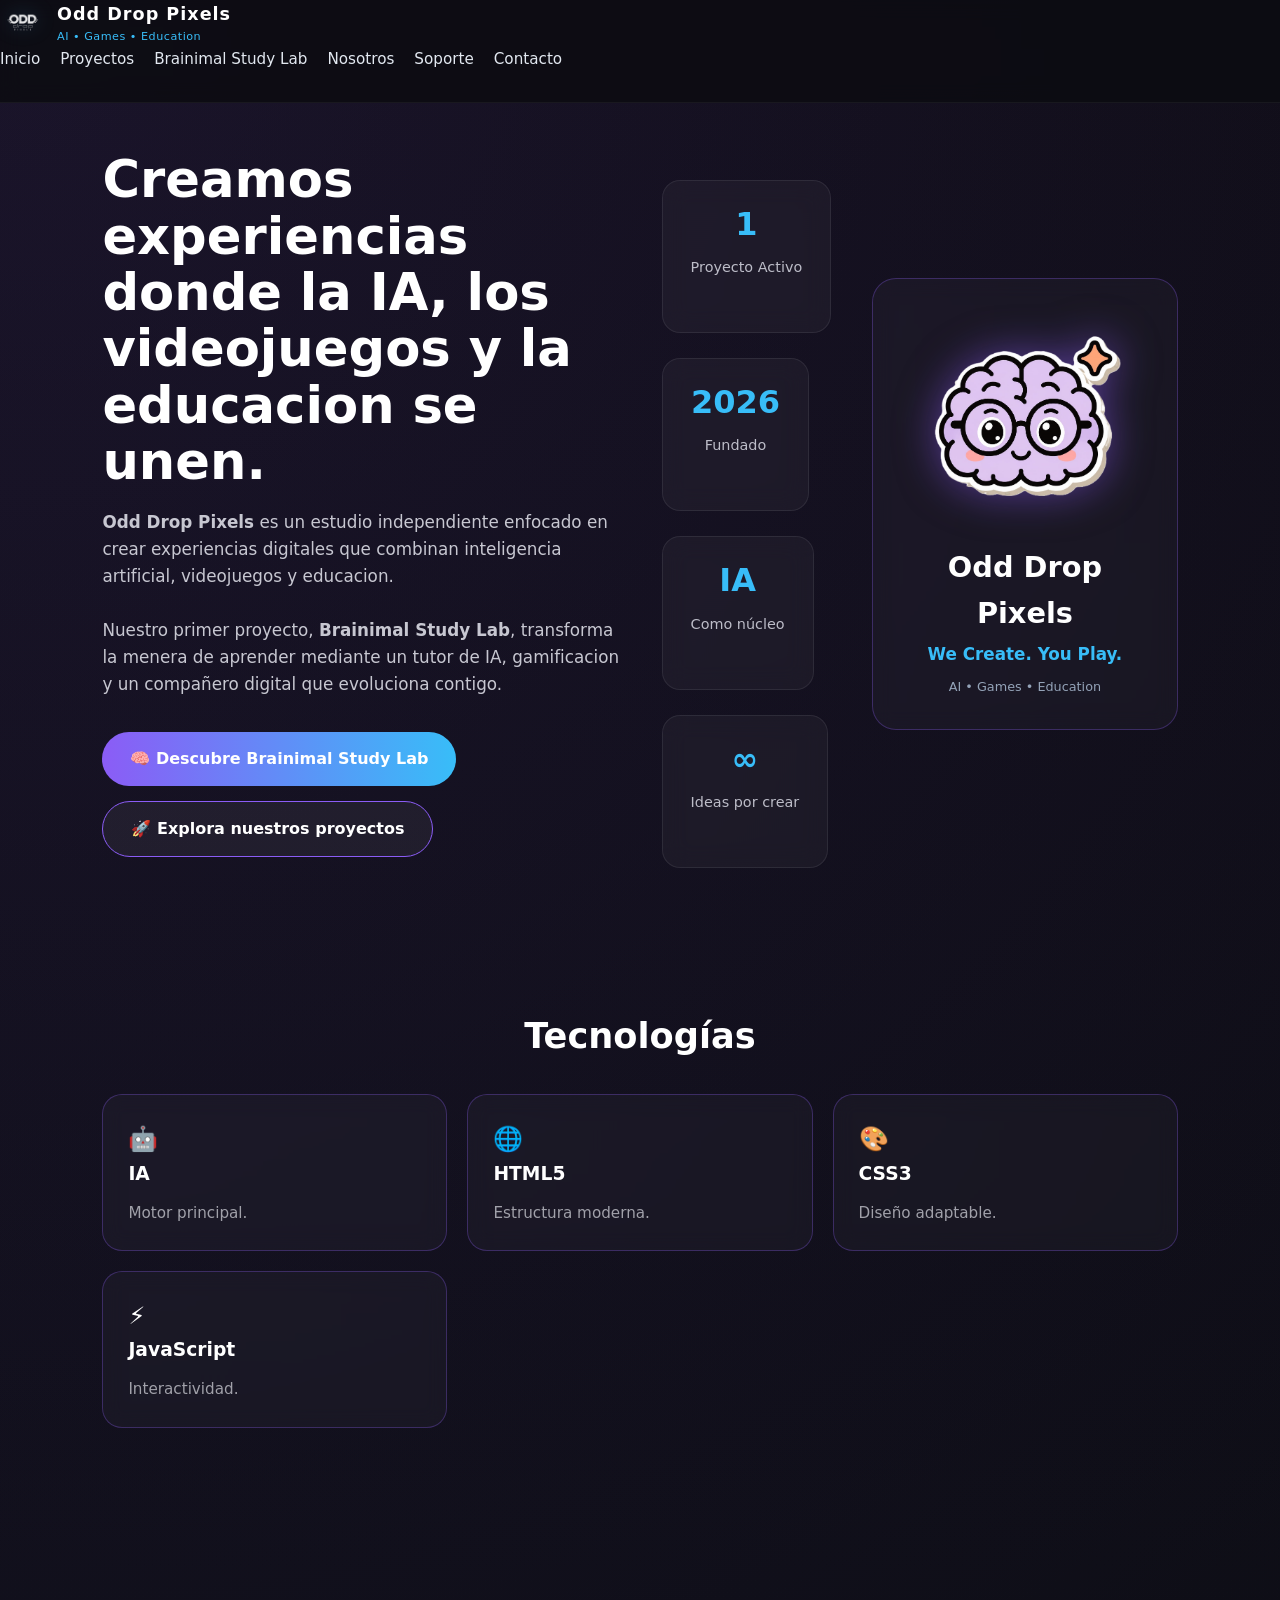
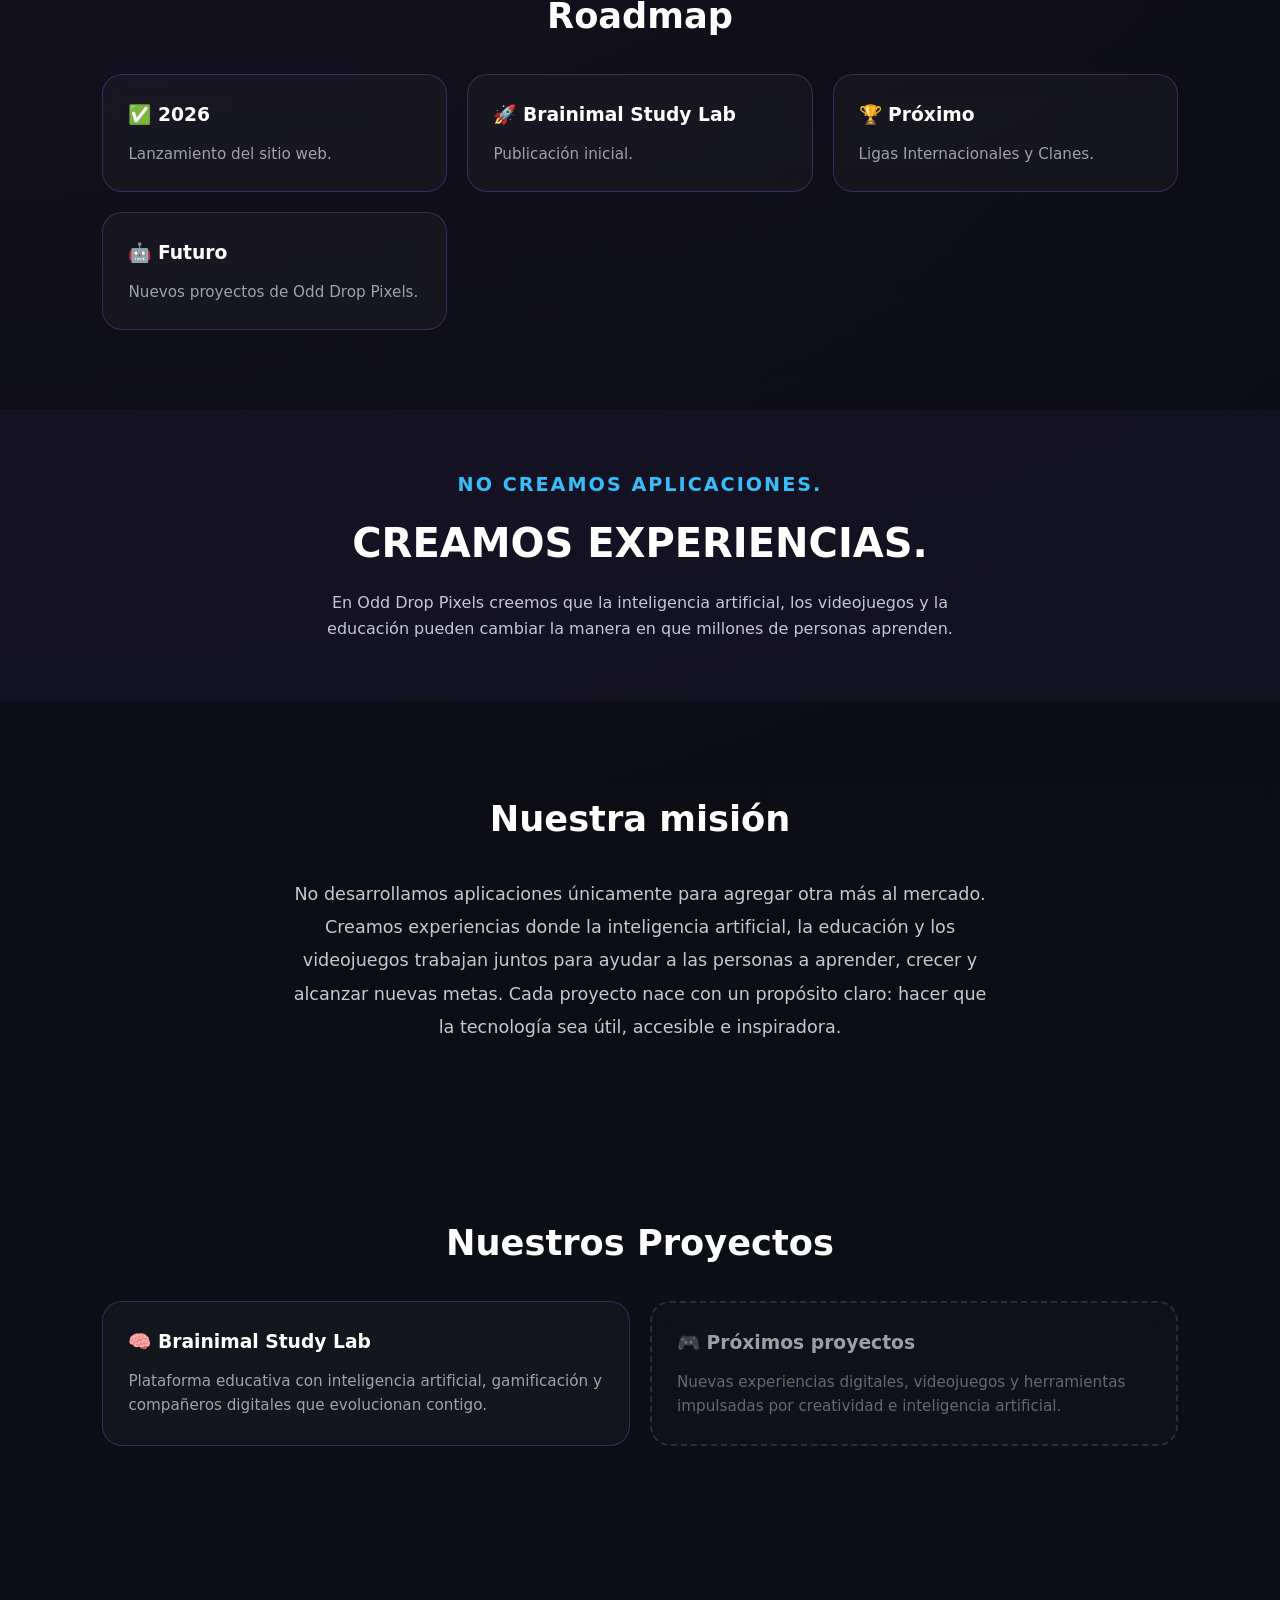
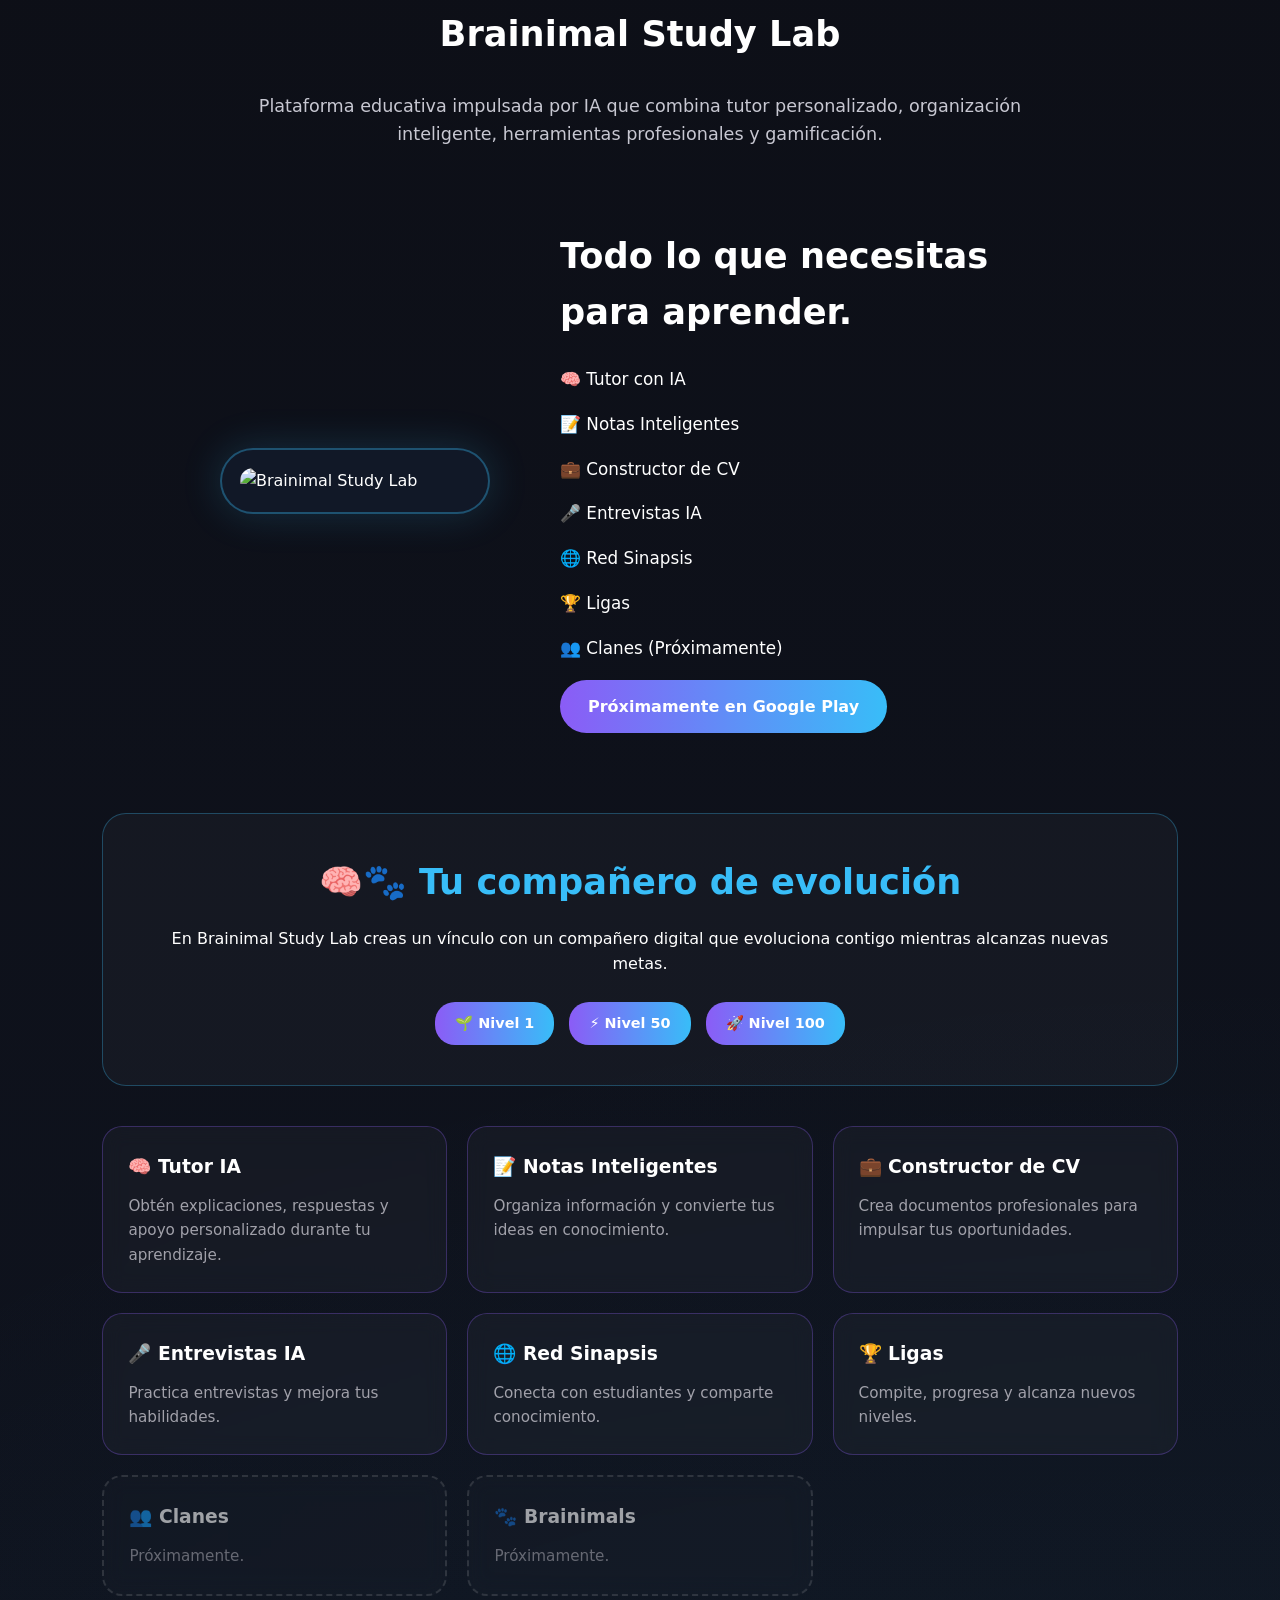
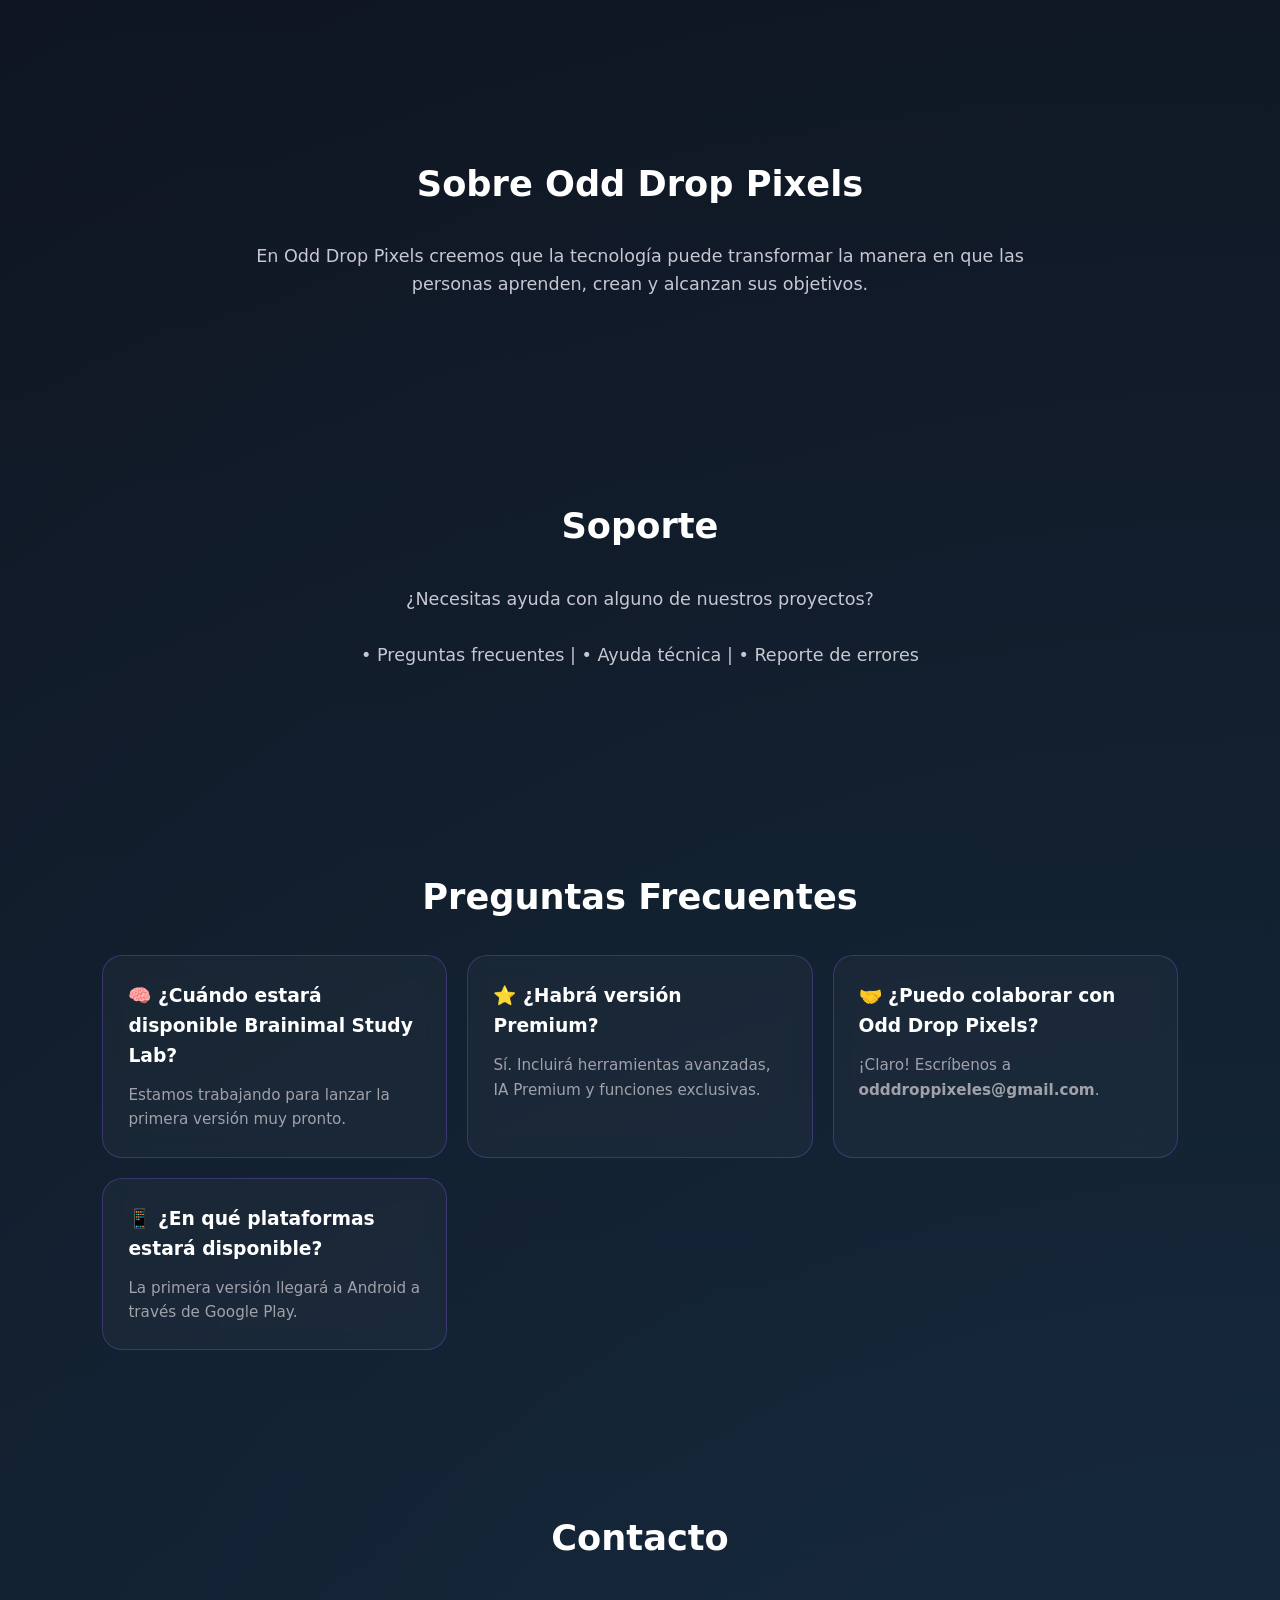
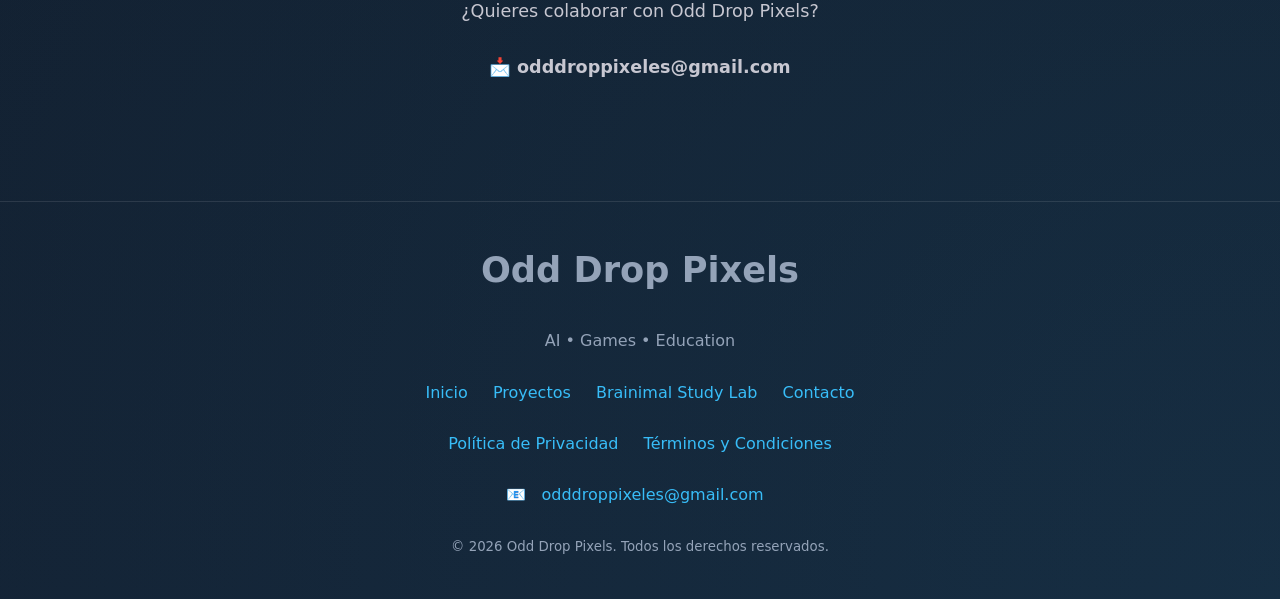
==== index.html @ 5f2a59fe "Add FAQ section with common questions and answers" ====
<!DOCTYPE html>
<html lang="es">
<head>
    <meta charset="UTF-8">
    <link rel="icon"
    type="image/png"
    href="assets/css/odddrop-logo.png">
    <meta name="theme-color" content="#0D0F17">
    <meta property="og:title"
    content="Odd Drop Pixels">
    <meta property="og:description"
    content="AI • Games • Education">
    <meta property="og:image"
    content="assets/css/odddrop-logo.png">
    <meta name="viewport" content="width=device-width, initial-scale=1.0">
    <title>Odd Drop Pixels | AI • Games • Education</title>
    <meta name="description" content="Odd Drop Pixels crea experiencias digitales combinando inteligencia artificial, videojuegos y educación.">
    <link rel="stylesheet" href="assets/css/style.css">
</head>
<body>

<header>
   <div class="nav-brand">

    <img class="brand-logo"
         src="assets/css/odddrop-logo.png"
         alt="Odd Drop Pixels">

    <div class="nav-brand-text">

        <strong>Odd Drop Pixels</strong>

        <span>AI • Games • Education</span>

    </div>

</div>

<div class="menu-toggle" id= "menu-toggle">
☰
</div>
        <ul class="menu">
            <li><a href="#inicio">Inicio</a></li>
            <li><a href="#proyectos">Proyectos</a></li>
            <li><a href="#brainimal">Brainimal Study Lab</a></li>
            <li><a href="#nosotros">Nosotros</a></li>
            <li><a href="#soporte">Soporte</a></li>
            <li><a href="#contacto">Contacto</a></li>
        </ul>
    <nav class="navbar">
    </nav>
</header>

<main>

    <section id="inicio" class="hero">
        <div class="hero-text">
            <h1>Creamos experiencias donde la IA, los videojuegos y la educacion se unen.</h1>
            <p>
                <strong>Odd Drop Pixels</strong> es un estudio independiente enfocado en crear
                experiencias digitales que combinan inteligencia artificial, videojuegos y educacion.
            <br><br>
                Nuestro primer proyecto, <strong>Brainimal Study Lab</strong>, transforma la
                menera de aprender mediante un tutor de IA, gamificacion y un compañero digital
                que evoluciona contigo.
            </p>
            <div class="hero-buttons">
                <a class="button" href="#brainimal">🧠 Descubre Brainimal Study Lab</a>
                <a class="button secondary" href="#">🚀 Explora nuestros proyectos</a>
            </div>
        </div>
<div class="hero-stats">

    <div class="stat">
        <h2>1</h2>
        <p>Proyecto Activo</p>
    </div>

    <div class="stat">
        <h2>2026</h2>
        <p>Fundado</p>
    </div>

    <div class="stat">
        <h2>IA</h2>
        <p>Como núcleo</p>
    </div>

    <div class="stat">
        <h2>∞</h2>
        <p>Ideas por crear</p>
    </div>

</div>
        <div class="logo-card">
            <img src="assets/css/logo-brainimal.png" alt="Odd Drop Pixels Brainimal">
            <div class="logo-text">
                <h2>Odd Drop Pixels</h2>
                <p>We Create. You Play.</p>
                <span>AI • Games • Education</span>
            </div>
        </div>
    </section>
        <section id="tecnologias">

<h2>Tecnologías</h2>

<div class="cards">

<div class="card">

<h1>🤖</h1>

<h3>IA</h3>

<p>Motor principal.</p>

</div>

<div class="card">

<h1>🌐</h1>

<h3>HTML5</h3>

<p>Estructura moderna.</p>

</div>

<div class="card">

<h1>🎨</h1>

<h3>CSS3</h3>

<p>Diseño adaptable.</p>

</div>

<div class="card">

<h1>⚡</h1>

<h3>JavaScript</h3>

<p>Interactividad.</p>

</div>

</div>

</section>
        <section>

<h2>Roadmap</h2>

<div class="cards">

<div class="card">
<h3>✅ 2026</h3>
<p>Lanzamiento del sitio web.</p>
</div>

<div class="card">
<h3>🚀 Brainimal Study Lab</h3>
<p>Publicación inicial.</p>
</div>

<div class="card">
<h3>🏆 Próximo</h3>
<p>Ligas Internacionales y Clanes.</p>
</div>

<div class="card">
<h3>🤖 Futuro</h3>
<p>Nuevos proyectos de Odd Drop Pixels.</p>
</div>

</div>

</section>
    <section class="manifesto">
        <h2>NO CREAMOS APLICACIONES.</h2>
        <h1>CREAMOS EXPERIENCIAS.</h1>
        <p>
            En Odd Drop Pixels creemos que la inteligencia artificial, los videojuegos y la educación 
            pueden cambiar la manera en que millones de personas aprenden.
        </p>
    </section>
<section class="vision">

<h2>Nuestra misión</h2>

<p>

No desarrollamos aplicaciones únicamente para agregar otra más al mercado.

Creamos experiencias donde la inteligencia artificial, la educación y los videojuegos trabajan juntos para ayudar a las personas a aprender, crecer y alcanzar nuevas metas.

Cada proyecto nace con un propósito claro: hacer que la tecnología sea útil, accesible e inspiradora.

</p>

</section>
    <section id="proyectos">
        <h2>Nuestros Proyectos</h2>
        <div class="cards">
            <div class="card">
                <h3>🧠 Brainimal Study Lab</h3>
                <p>Plataforma educativa con inteligencia artificial, gamificación y compañeros digitales que evolucionan contigo.</p>
            </div>
            <div class="card locked">
                <h3>🎮 Próximos proyectos</h3>
                <p>Nuevas experiencias digitales, videojuegos y herramientas impulsadas por creatividad e inteligencia artificial.</p>
            </div>
        </div>
    </section>

    <section id="brainimal">
        <h2>Brainimal Study Lab</h2>
        <p class="description">
            Plataforma educativa impulsada por IA que combina tutor personalizado, organización inteligente, 
            herramientas profesionales y gamificación.
        </p>
        <div class="brainimal-showcase">

    <div class="phone">

        <img src="assets/brainimal-preview.png"
        alt="Brainimal Study Lab">

    </div>

    <div class="showcase-text">

        <h2>Todo lo que necesitas para aprender.</h2>

        <ul>

            <li>🧠 Tutor con IA</li>

            <li>📝 Notas Inteligentes</li>

            <li>💼 Constructor de CV</li>

            <li>🎤 Entrevistas IA</li>

            <li>🌐 Red Sinapsis</li>

            <li>🏆 Ligas</li>

            <li>👥 Clanes (Próximamente)</li>

        </ul>

        <a class="button">
            Próximamente en Google Play
        </a>

    </div>

</div>

        <div class="brainimal-intro">
            <h2>🧠🐾 Tu compañero de evolución</h2>
            <p>
                En Brainimal Study Lab creas un vínculo con un compañero digital que evoluciona contigo mientras alcanzas nuevas metas.
            </p>
            <div class="evolution">
                <span>🌱 Nivel 1</span>
                <span>⚡ Nivel 50</span>
                <span>🚀 Nivel 100</span>
            </div>
        </div>

        <div class="cards">
            <div class="card">
                <h3>🧠 Tutor IA</h3>
                <p>Obtén explicaciones, respuestas y apoyo personalizado durante tu aprendizaje.</p>
            </div>
            <div class="card">
                <h3>📝 Notas Inteligentes</h3>
                <p>Organiza información y convierte tus ideas en conocimiento.</p>
            </div>
            <div class="card">
                <h3>💼 Constructor de CV</h3>
                <p>Crea documentos profesionales para impulsar tus oportunidades.</p>
            </div>
            <div class="card">
                <h3>🎤 Entrevistas IA</h3>
                <p>Practica entrevistas y mejora tus habilidades.</p>
            </div>
            <div class="card">
                <h3>🌐 Red Sinapsis</h3>
                <p>Conecta con estudiantes y comparte conocimiento.</p>
            </div>
            <div class="card">
                <h3>🏆 Ligas</h3>
                <p>Compite, progresa y alcanza nuevos niveles.</p>
            </div>
            <div class="card locked">
                <h3>👥 Clanes</h3>
                <p>Próximamente.</p>
            </div>
            <div class="card locked">
                <h3>🐾 Brainimals</h3>
                <p>Próximamente.</p>
            </div>
        </div>
    </section>

    <section id="nosotros">
        <h2>Sobre Odd Drop Pixels</h2>
        <p class="description">
            En Odd Drop Pixels creemos que la tecnología puede transformar la manera en que las personas aprenden, 
            crean y alcanzan sus objetivos.
        </p>
    </section>

    <section id="soporte">
        <h2>Soporte</h2>
        <p class="description">
            ¿Necesitas ayuda con alguno de nuestros proyectos?<br><br>
            • Preguntas frecuentes | • Ayuda técnica | • Reporte de errores
        </p>
    </section>
<section id="faq">

    <h2>Preguntas Frecuentes</h2>

    <div class="cards">

        <div class="card">
            <h3>🧠 ¿Cuándo estará disponible Brainimal Study Lab?</h3>
            <p>Estamos trabajando para lanzar la primera versión muy pronto.</p>
        </div>

        <div class="card">
            <h3>⭐ ¿Habrá versión Premium?</h3>
            <p>Sí. Incluirá herramientas avanzadas, IA Premium y funciones exclusivas.</p>
        </div>

        <div class="card">
            <h3>🤝 ¿Puedo colaborar con Odd Drop Pixels?</h3>
            <p>¡Claro! Escríbenos a <strong>odddroppixeles@gmail.com</strong>.</p>
        </div>

        <div class="card">
            <h3>📱 ¿En qué plataformas estará disponible?</h3>
            <p>La primera versión llegará a Android a través de Google Play.</p>
        </div>

    </div>

</section>
    <section id="contacto">
        <h2>Contacto</h2>
        <p class="description">
            ¿Quieres colaborar con Odd Drop Pixels?<br><br>
            📩 <strong>odddroppixeles@gmail.com</strong>
        </p>
    </section>

</main>

<footer>

    <h2>Odd Drop Pixels</h2>

    <p>AI • Games • Education</p>

    <br>

    <div>

        <a href="#inicio">Inicio</a>

        <a href="#proyectos">Proyectos</a>

        <a href="#brainimal">Brainimal Study Lab</a>

        <a href="#contacto">Contacto</a>

    </div>

    <br>

    <div>

        <a href="privacy.html">Política de Privacidad</a>

        <a href="terms.html">Términos y Condiciones</a>

    </div>

    <br>

    <p>

        📧

        <a href="mailto:odddroppixeles@gmail.com">

        odddroppixeles@gmail.com

        </a>

    </p>

    <br>

    <small>

        © 2026 Odd Drop Pixels. Todos los derechos reservados.

    </small>

</footer>

<script src="script.js"></script>
</body>
</html>
---- assets/css/style.css ----
* {
    margin: 0;
    padding: 0;
    box-sizing: border-box;
    font-family: 'Segoe UI', system-ui, -apple-system, sans-serif;
}

html {
    scroll-behavior: smooth;
}

body {
   background:
radial-gradient(circle at top left,#8B5CF622 0%,transparent 35%),
radial-gradient(circle at bottom right,#38BDF822 0%,transparent 40%),
linear-gradient(180deg,#09090B 0%,#0D0F17 45%,#111827 100%);
    color: white;
    line-height: 1.6;
    overflow-x: hidden;
}

/* NAVBAR */
header {
    position: fixed;
    width: 100%;
    top: 0;
    z-index: 1000;
    background: rgba(13,13,18,0.9);
    backdrop-filter: blur(10px);
    border-bottom: 1px solid rgba(255, 255, 255, 0.05);
}

.navbar {
    display: flex;
    justify-content: space-between;
    align-items: center;
    padding: 15px 8%;
}

.nav-brand {
    display: flex;
    align-items: center;
    gap: 12px;
}

.nav-brand img {
    width: 45px;
    height: 45px;
    object-fit: contain;
    border-radius: 50%;
}

.nav-brand-text {
    display: flex;
    flex-direction: column;
}

.nav-brand-text strong {
    font-size: 1.1rem;
    color: #fff;
    letter-spacing: 1px;
}

.nav-brand-text span {
    font-size: 0.7rem;
    color: #38BDF8;
    letter-spacing: 0.5px;
}

.menu {
    display: flex;
    gap: 20px;
    list-style: none;
}

.menu a {
    color: #e2e8f0;
    text-decoration: none;
    font-size: 0.95rem;
    transition: .3s;
}

.menu a:hover {
    color: #8B5CF6;
}

/* HERO SECTION */
.hero {
    min-height: 100vh;
    display: flex;
    align-items: center;
    justify-content: space-between;
    padding: 140px 8% 60px;
    gap: 40px;
}

.hero-text {
    max-width: 600px;
}

.hero h1 {
    font-size: 3.2rem;
    line-height: 1.1;
    margin-bottom: 20px;
}

.hero p {
    color: #c7c7d1;
    margin-bottom: 35px;
    font-size: 1.05rem;
}

.hero-buttons {
    display: flex;
    gap: 15px;
    flex-wrap: wrap;
}

.button {
    display: inline-block;
    padding: 14px 28px;
    border-radius: 30px;
    text-decoration: none;
    background: linear-gradient(90deg,#8B5CF6,#38BDF8);
    color: white;
    font-weight: bold;
    transition: .3s;
    text-align: center;
}

.button:hover{

transform:translateY(-5px) scale(1.03);

box-shadow:

0 0 20px rgba(56,189,248,.35),

0 0 40px rgba(139,92,246,.30);

}

.button.secondary {
    background: rgba(255, 255, 255, 0.05);
    border: 1px solid #8B5CF6;
}

.button.secondary:hover {
    background: rgba(139, 92, 246, 0.2);
}

/* BRAND LOGO CARD IN HERO */
.logo-card {
    display: flex;
    flex-direction: column;
    align-items: center;
    text-align: center;
    background: rgba(255,255,255,0.03);
    border: 1px solid rgba(139,92,246,.3);
    padding: 30px;
    border-radius: 24px;
    backdrop-filter: blur(10px);
    max-width: 380px;
    width: 100%;
}

.logo-card img {
    width: 220px;
    height: auto;
    filter: drop-shadow(0 0 20px rgba(139,92,246,.5));
    animation: flotar 3s ease-in-out infinite;
    margin-bottom: 15px;
}

@keyframes flotar {
    0%, 100% { transform: translateY(0); }
    50% { transform: translateY(-10px); }
}

.logo-text h2 {
    font-size: 1.8rem;
    margin-bottom: 5px;
}

.logo-text p {
    color: #38BDF8;
    font-weight: 600;
    margin-bottom: 5px;
}

.logo-text span {
    font-size: 0.8rem;
    color: #94a3b8;
}

/* SECCIONES Y CONTENIDO */
section {
    padding: 80px 8%;
}

h2 {
    text-align: center;
    font-size: 2.2rem;
    margin-bottom: 30px;
}

.manifesto {
    text-align: center;
    background: rgba(139,92,246,0.05);
    border-y: 1px solid rgba(139,92,246,0.2);
    padding: 60px 8%;
}

.manifesto h2 {
    font-size: 1.2rem;
    color: #38BDF8;
    letter-spacing: 2px;
    margin-bottom: 10px;
}

.manifesto h1 {
    font-size: 2.5rem;
    margin-bottom: 15px;
}

.manifesto p {
    max-width: 700px;
    margin: 0 auto;
    color: #c7c7d1;
}

.description {
    max-width: 800px;
    margin: 0 auto 40px auto;
    text-align: center;
    color: #c7c7d1;
    font-size: 1.1rem;
}

/* TARJETAS */
.cards {
    display: grid;
    grid-template-columns: repeat(auto-fit, minmax(260px, 1fr));
    gap: 20px;
}

.card {
    background: rgba(255,255,255,0.03);
    backdrop-filter: blur(10px);
    border: 1px solid rgba(139,92,246,.3);
    padding: 25px;
    border-radius: 20px;
    transition: .3s;
}

.card:hover{

transform:translateY(-10px);

border-color:#38BDF8;

box-shadow:

0 0 35px rgba(56,189,248,.20),

0 0 80px rgba(139,92,246,.12);

background:rgba(255,255,255,.06);

}
.card h3 {
    margin-bottom: 12px;
    color: #fff;
}

.card p {
    color: #a1a1aa;
    font-size: 0.95rem;
}

.card.locked {
    opacity: 0.6;
    border: 2px dashed rgba(255,255,255,0.2);
}

/* BRAINIMAL INTRO */
.brainimal-intro {
    text-align: center;
    padding: 40px;
    border-radius: 24px;
    background: rgba(255,255,255,.03);
    border: 1px solid rgba(56,189,248,.3);
    margin-bottom: 40px;
}

.brainimal-intro h2 {
    color: #38BDF8;
    margin-bottom: 15px;
}

.evolution {
    display: flex;
    justify-content: center;
    gap: 15px;
    margin-top: 25px;
    flex-wrap: wrap;
}

.evolution span {
    padding: 10px 20px;
    border-radius: 20px;
    background: linear-gradient(90deg,#8B5CF6,#38BDF8);
    font-weight: bold;
    font-size: 0.9rem;
}

/* FOOTER */
footer {
    padding: 40px 8%;
    text-align: center;
    border-top: 1px solid rgba(255,255,255,.1);
    color: #94a3b8;
}

footer a {
    color: #38BDF8;
    margin: 0 10px;
    text-decoration: none;
}

/* ADAPTACIÓN MÓVIL */
@media(max-width: 850px) {
    .navbar {
        flex-direction: column;
        gap: 15px;
    }

    .menu {
        flex-wrap: wrap;
        justify-content: center;
        gap: 15px;
    }

    .hero {
        flex-direction: column;
        text-align: center;
        padding-top: 180px;
    }

    .hero h1 {
        font-size: 2.3rem;
    }

    .hero-buttons {
        justify-content: center;
    }

    .logo-card {
        max-width: 100%;
    }
}
/* HERO STATS */

.hero-stats{
    display:flex;
    gap:25px;
    margin-top:40px;
    flex-wrap:wrap;
}

.stat{
    background:rgba(255,255,255,.04);
    border:1px solid rgba(255,255,255,.08);
    backdrop-filter:blur(12px);
    border-radius:18px;
    padding:18px 28px;
    min-width:120px;
    text-align:center;
    transition:.35s;
}

.stat:hover{
    transform:translateY(-6px);
    border-color:#38BDF8;
    box-shadow:0 0 25px rgba(56,189,248,.25);
}

.stat h2{
    color:#38BDF8;
    margin:0;
    font-size:2rem;
}

.stat p{
    color:#bdbdc8;
    font-size:.9rem;
    margin-top:6px;
}
.vision{

    max-width:900px;

    margin:auto;

    text-align:center;

    padding:90px 8%;

}

.vision p{

    margin-top:20px;

    font-size:1.1rem;

    color:#c7c7d1;

    line-height:1.9;

}
/* ========================= */
/* MENÚ HAMBURGUESA */
/* ========================= */

.menu-toggle{
    display:none;
    font-size:2rem;
    cursor:pointer;
    color:white;
}

@media(max-width:850px){

.menu-toggle{
    display:block;
}

.menu{

    display:none;

    width:100%;

    flex-direction:column;

    background:#111827;

    margin-top:15px;

    border-radius:15px;

    padding:20px;

}

.menu.active{

    display:flex;

}

.navbar{

    align-items:flex-start;

}

}
/* ========================= */
/* ANIMACIONES SCROLL */
/* ========================= */

section{

    opacity:0;

    transform:translateY(40px);

    transition:all .8s ease;

}

section.visible{

    opacity:1;

    transform:translateY(0);

}
/* ========================= */
/* LOGO */
/* ========================= */

.brand-logo{

width:52px;

height:52px;

object-fit:contain;

transition:.35s;

filter:drop-shadow(0 0 10px rgba(56,189,248,.25));

}

.brand-logo:hover{

transform:rotate(10deg) scale(1.08);

filter:drop-shadow(0 0 18px rgba(139,92,246,.6));

}
/* ========================= */
/* BRAINIMAL SHOWCASE */
/* ========================= */

.brainimal-showcase{

display:flex;

align-items:center;

justify-content:center;

gap:70px;

margin:80px 0;

flex-wrap:wrap;

}

.phone{

width:270px;

background:#111827;

padding:18px;

border-radius:40px;

border:2px solid rgba(56,189,248,.35);

box-shadow:

0 0 40px rgba(56,189,248,.18);

}

.phone img{

width:100%;

border-radius:25px;

display:block;

}

.showcase-text{

max-width:500px;

}

.showcase-text h2{

text-align:left;

margin-bottom:25px;

}

.showcase-text ul{

list-style:none;

}

.showcase-text li{

margin:18px 0;

font-size:1.05rem;

}
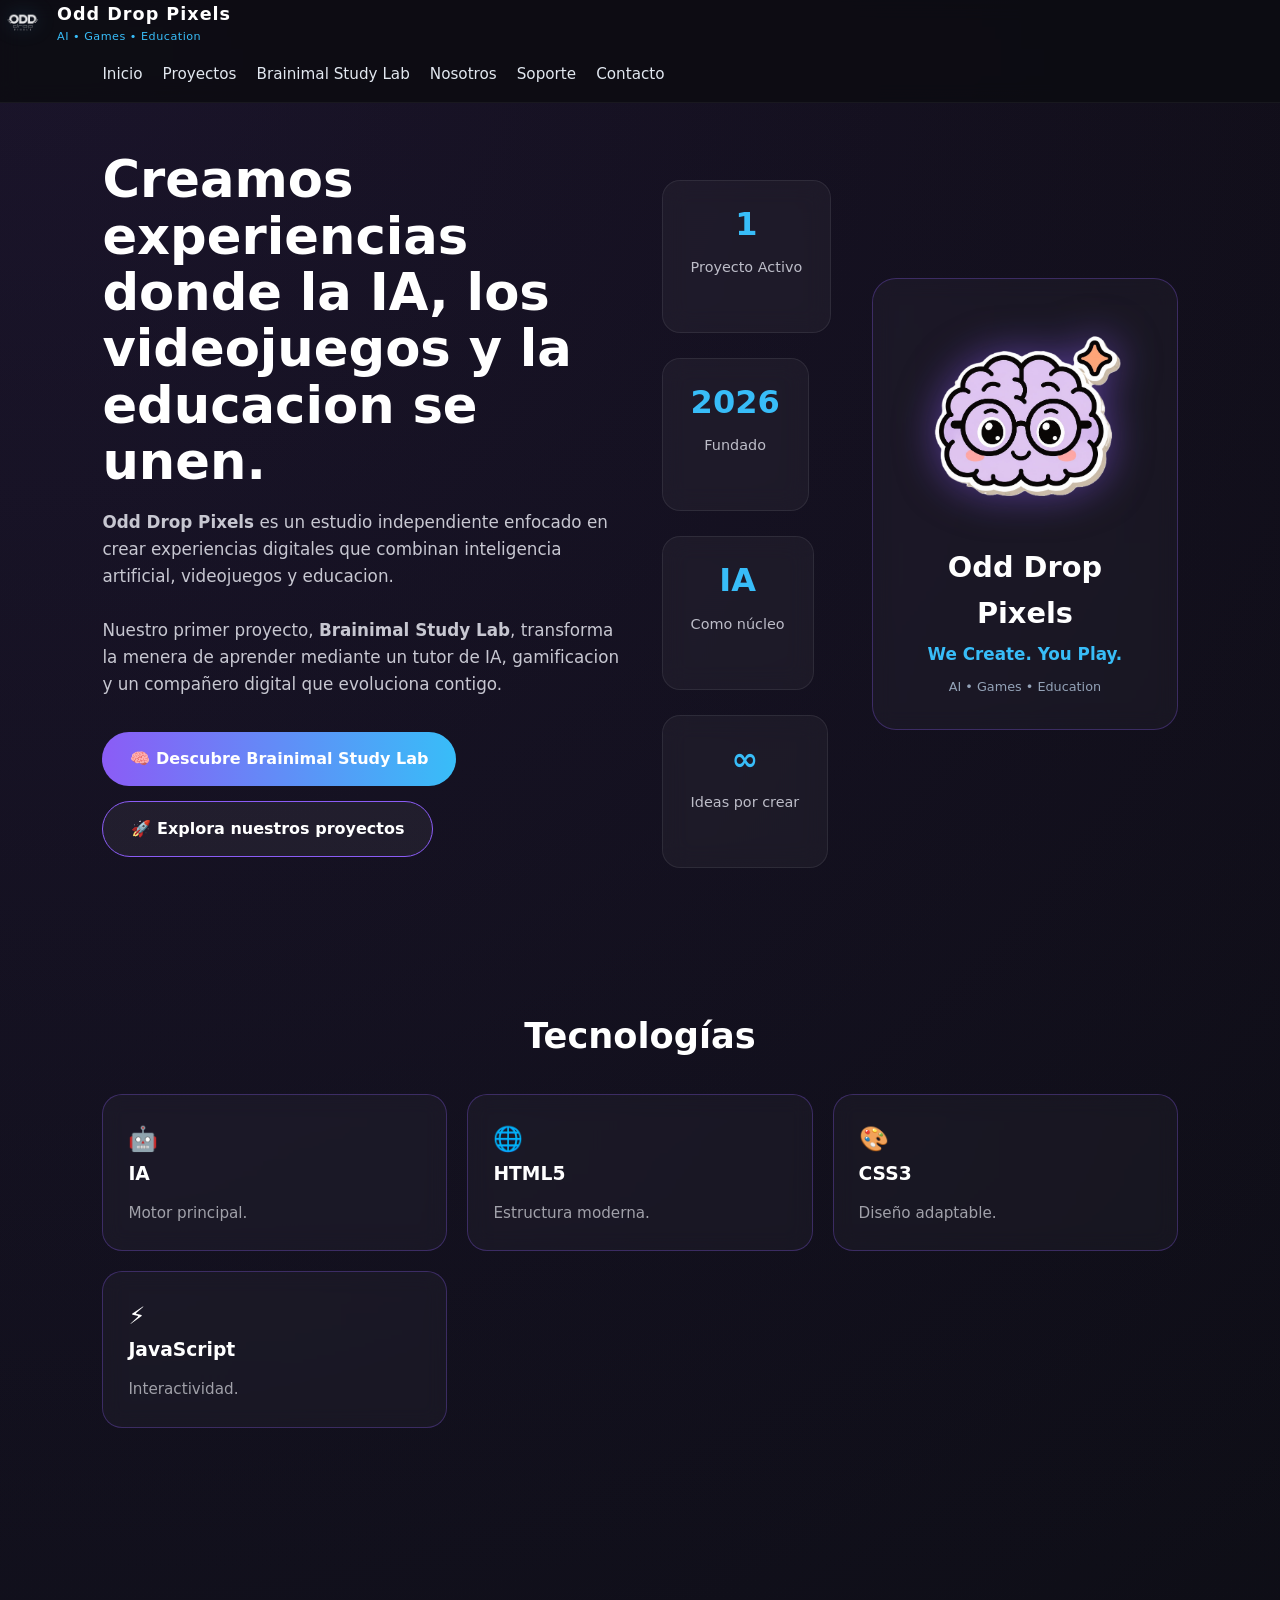
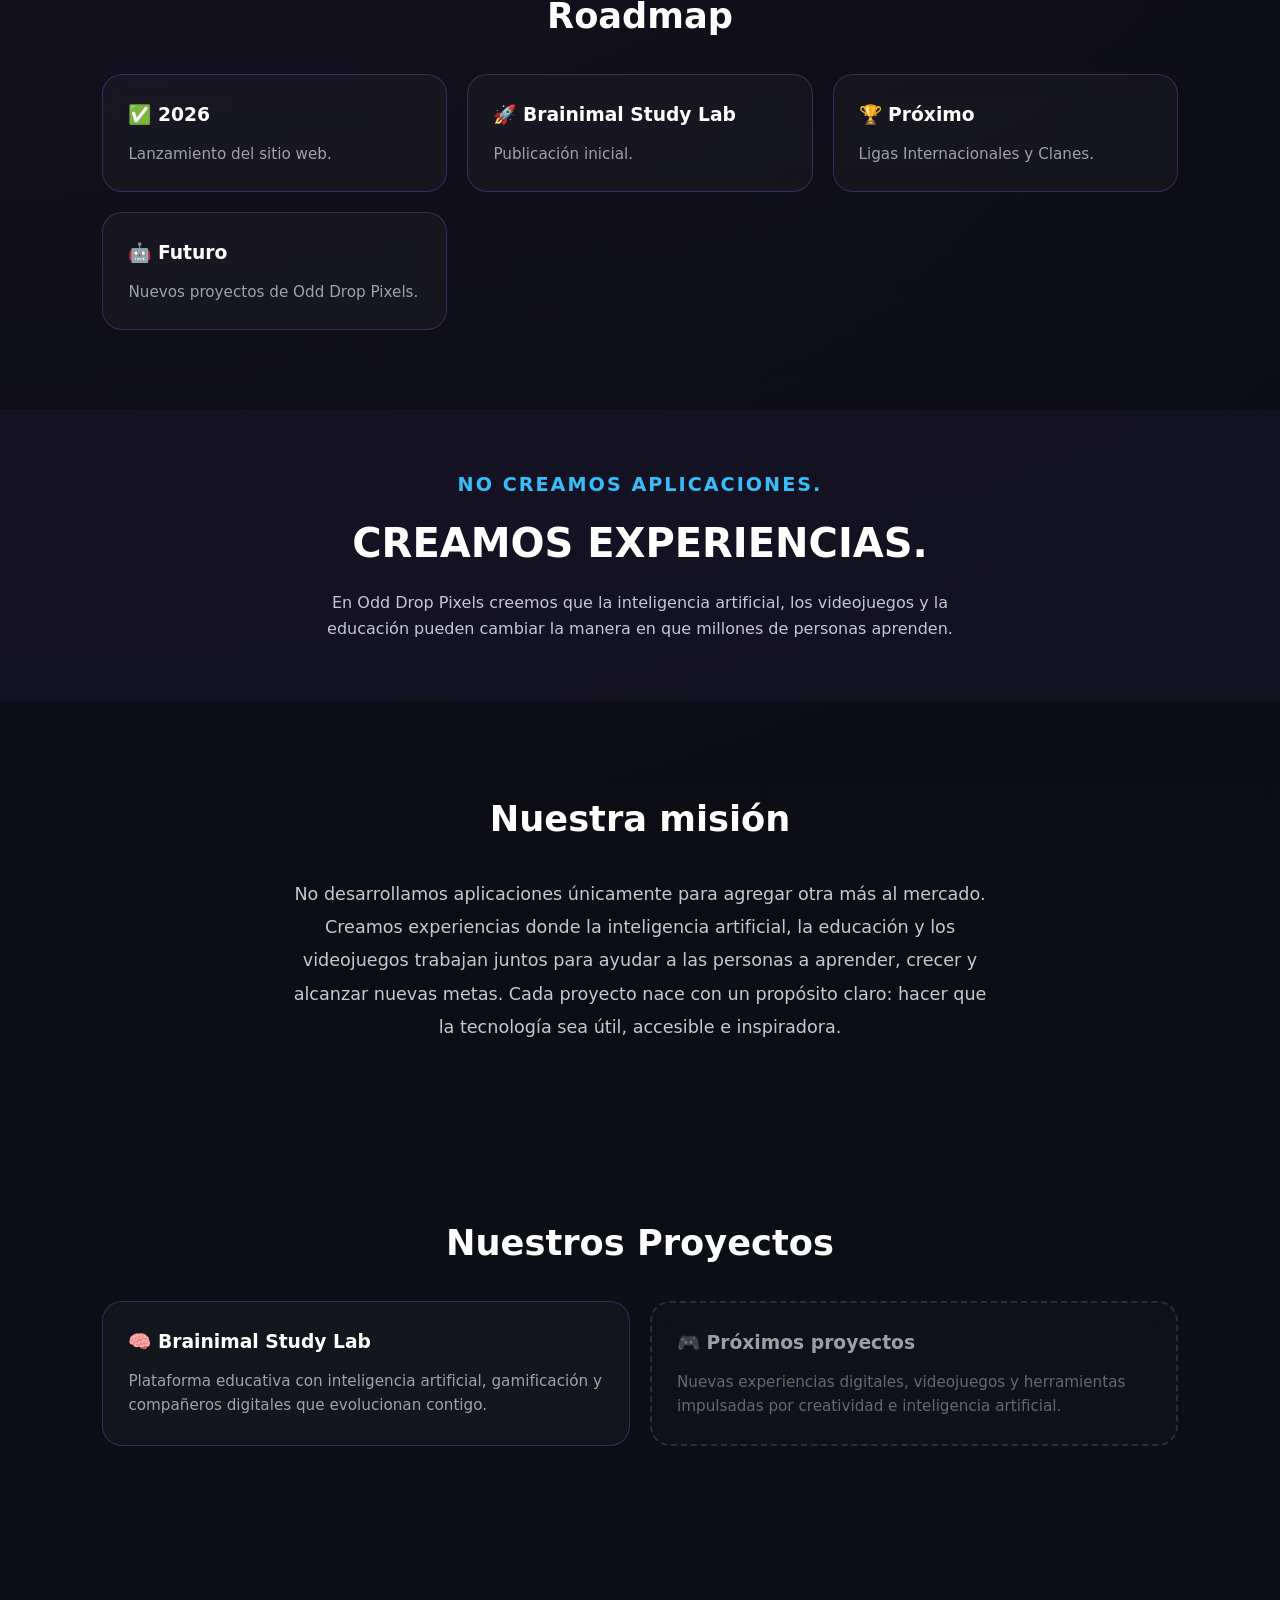
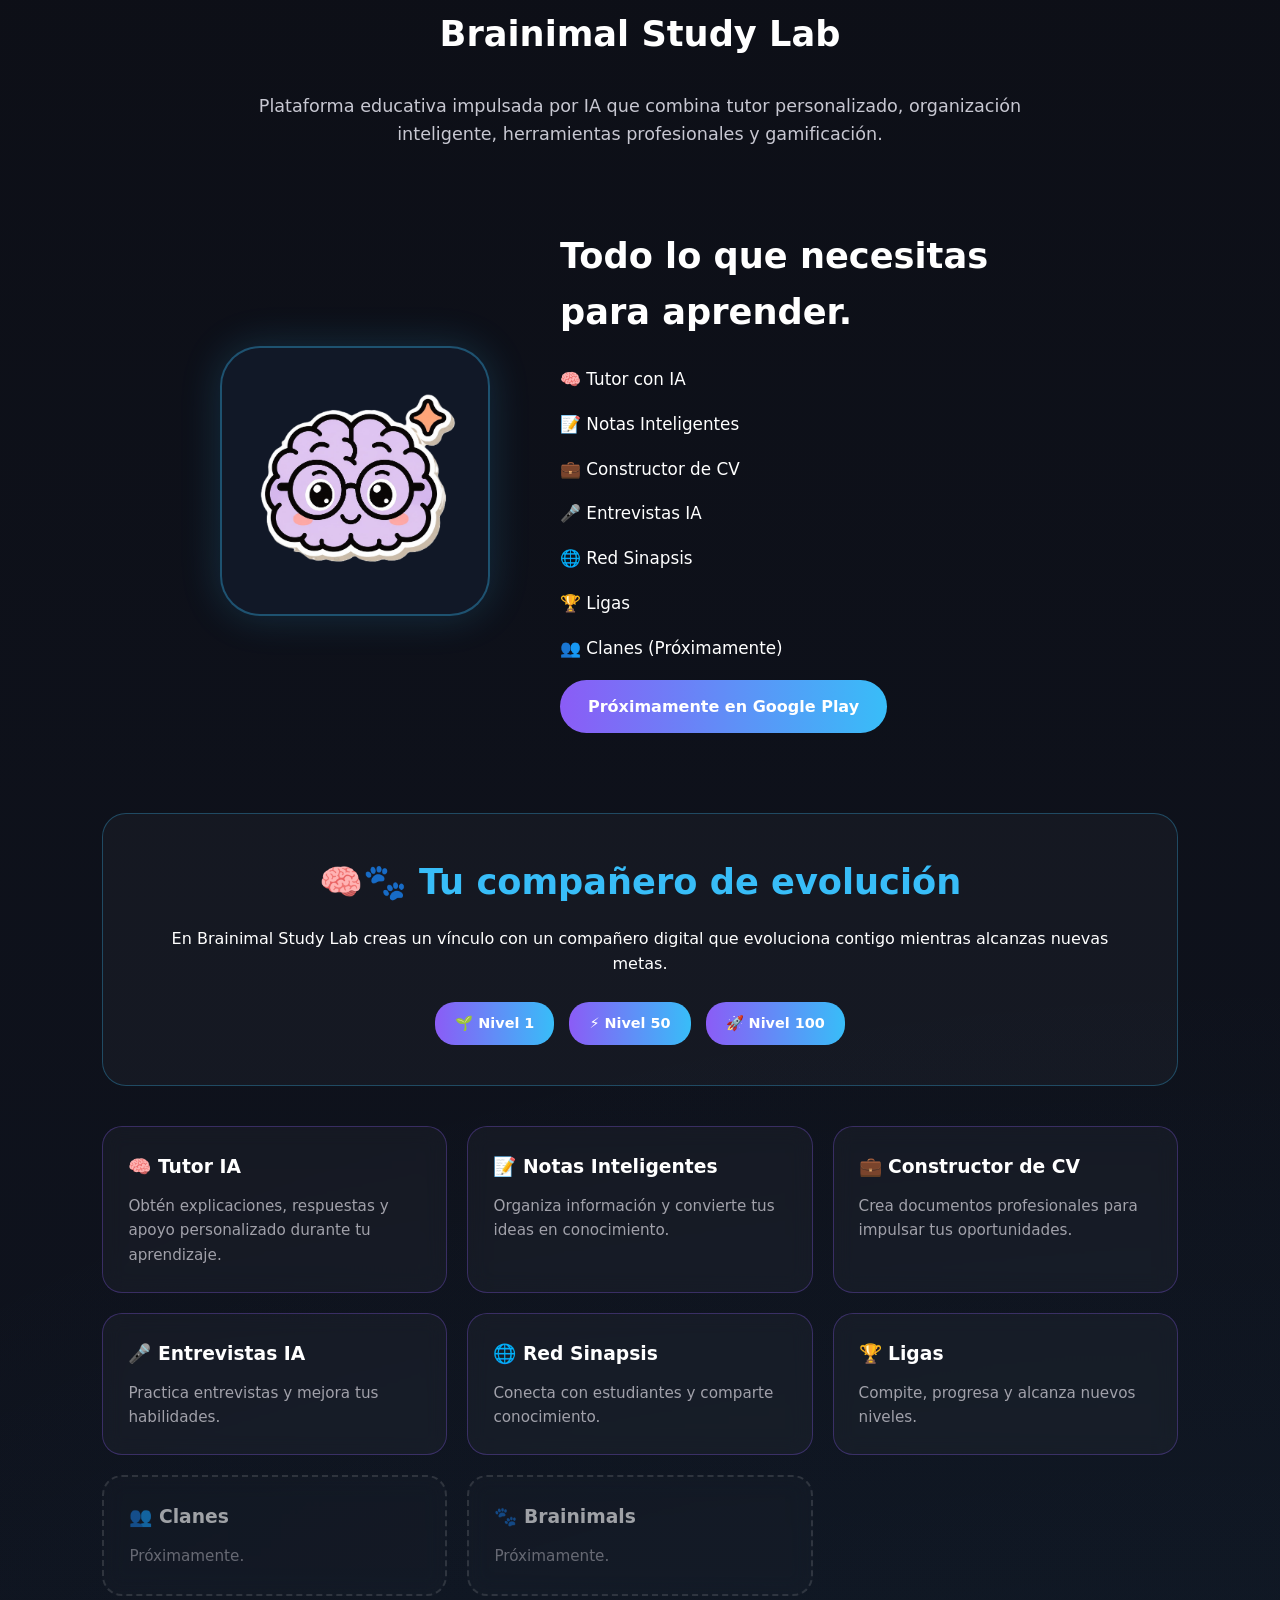
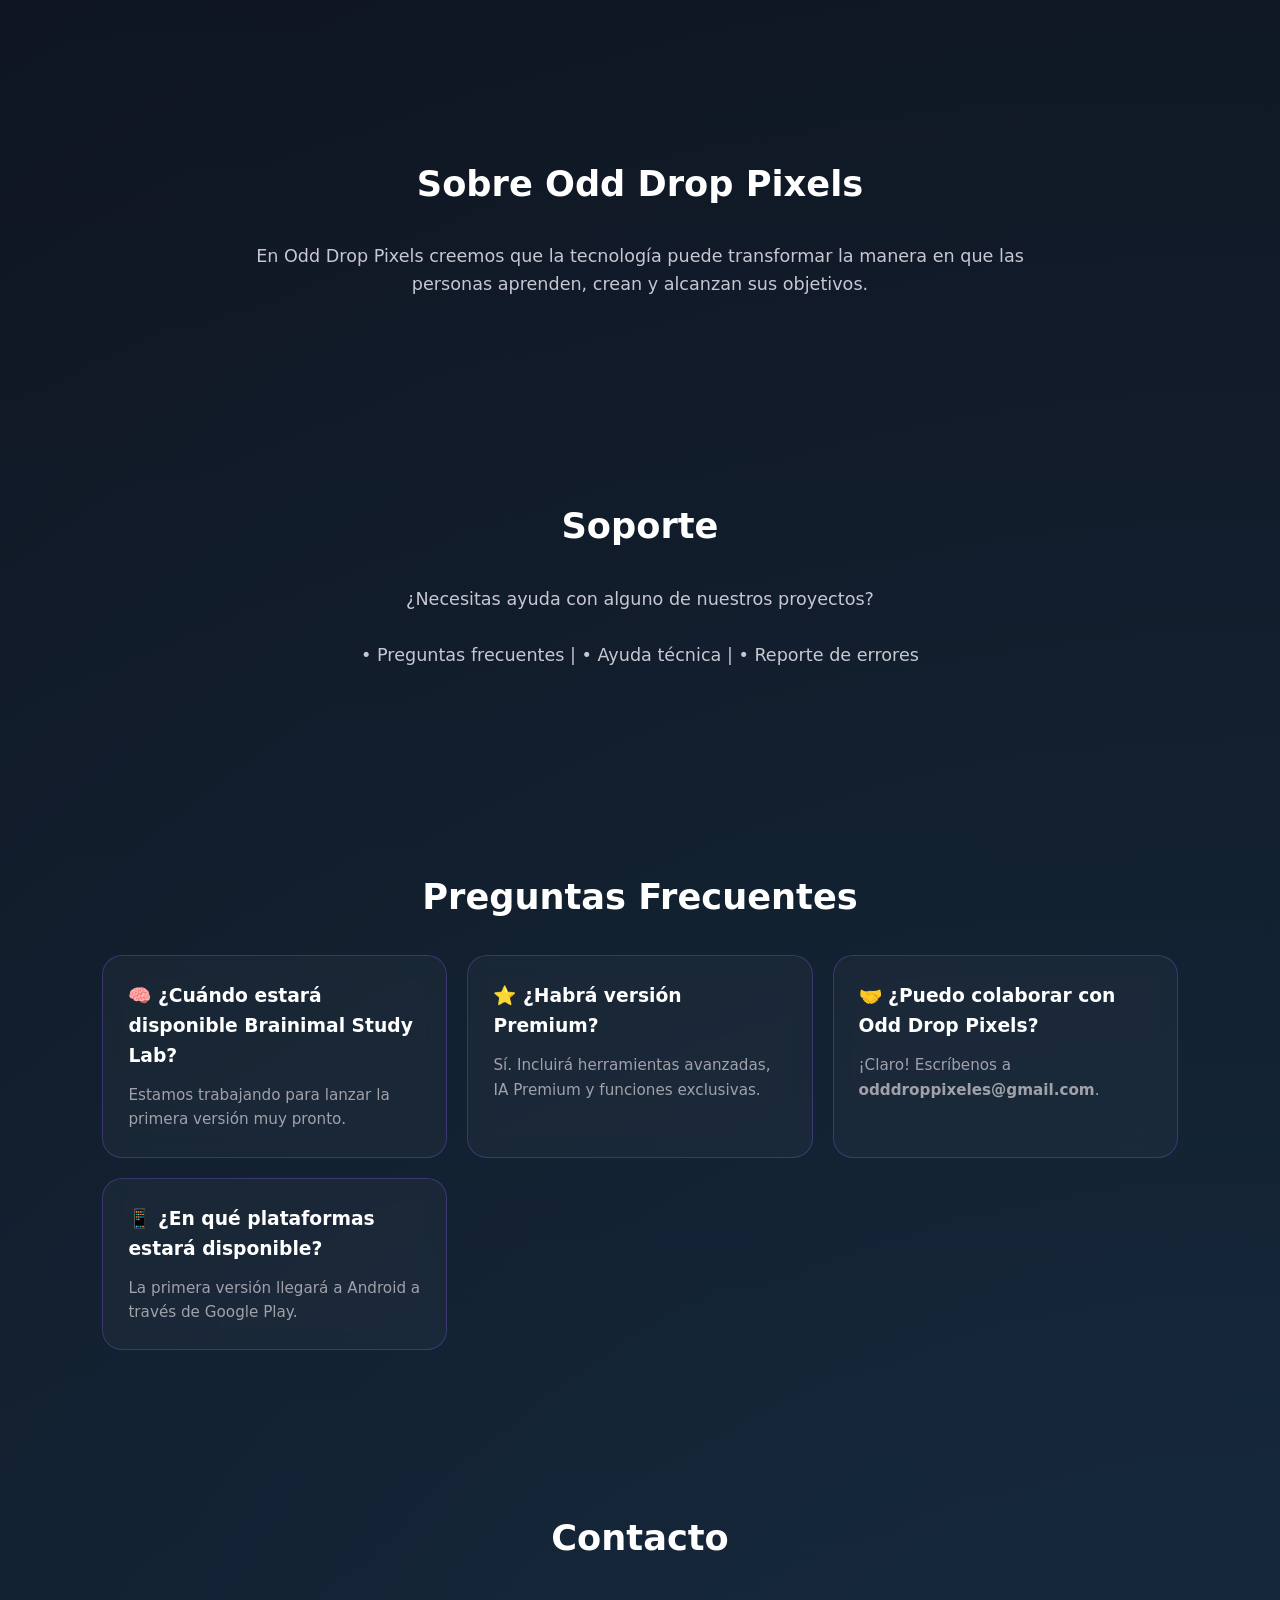
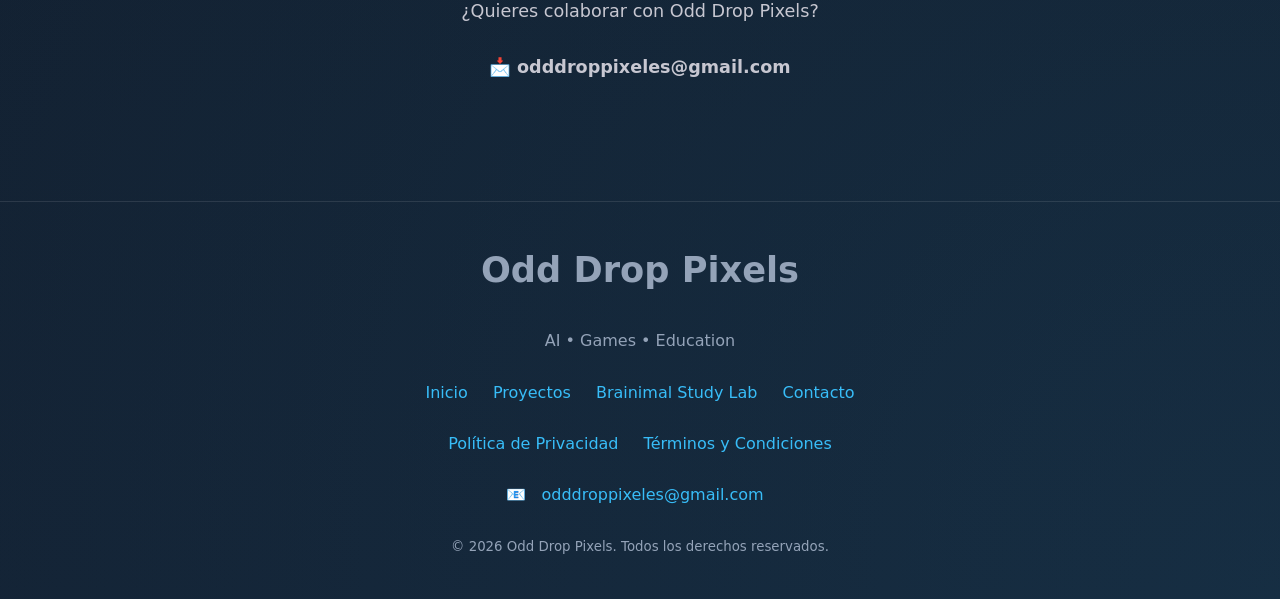
==== commit f4261f98: "Update navbar and fix links in index.html" ====
--- a/index.html
+++ b/index.html
@@ -39,6 +39,8 @@
 <div class="menu-toggle" id= "menu-toggle">
 ☰
 </div>
+      <nav class="navbar">
+          
         <ul class="menu">
             <li><a href="#inicio">Inicio</a></li>
             <li><a href="#proyectos">Proyectos</a></li>
@@ -47,7 +49,7 @@
             <li><a href="#soporte">Soporte</a></li>
             <li><a href="#contacto">Contacto</a></li>
         </ul>
-    <nav class="navbar">
+
     </nav>
 </header>
 
@@ -66,7 +68,7 @@
             </p>
             <div class="hero-buttons">
                 <a class="button" href="#brainimal">🧠 Descubre Brainimal Study Lab</a>
-                <a class="button secondary" href="#">🚀 Explora nuestros proyectos</a>
+                <a class="button secondary" href="#proyectos">🚀 Explora nuestros proyectos</a>
             </div>
         </div>
 <div class="hero-stats">
@@ -150,7 +152,7 @@
 </div>
 
 </section>
-        <section>
+        <section id="roadmap">
 
 <h2>Roadmap</h2>
 
@@ -226,7 +228,7 @@
 
     <div class="phone">
 
-        <img src="assets/brainimal-preview.png"
+        <img src="assets/css/logo-brainimal.png"
         alt="Brainimal Study Lab">
 
     </div>
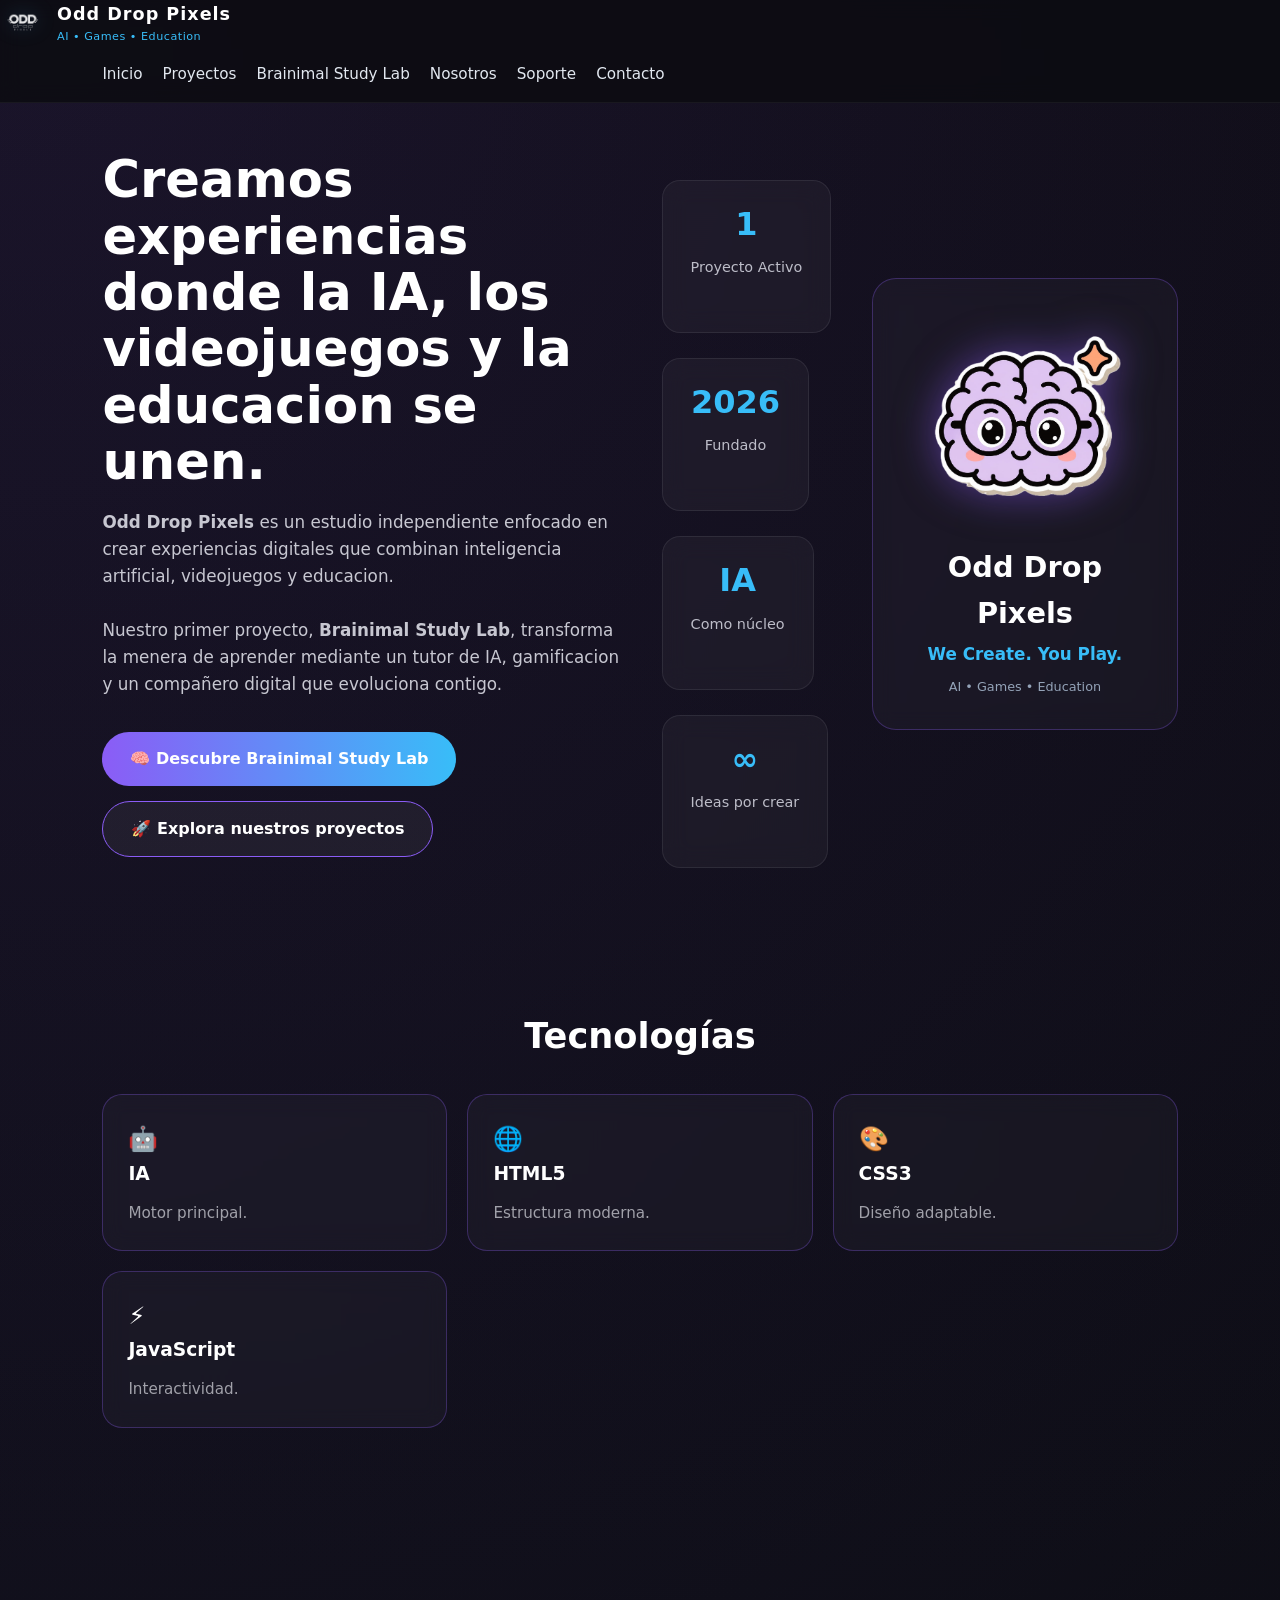
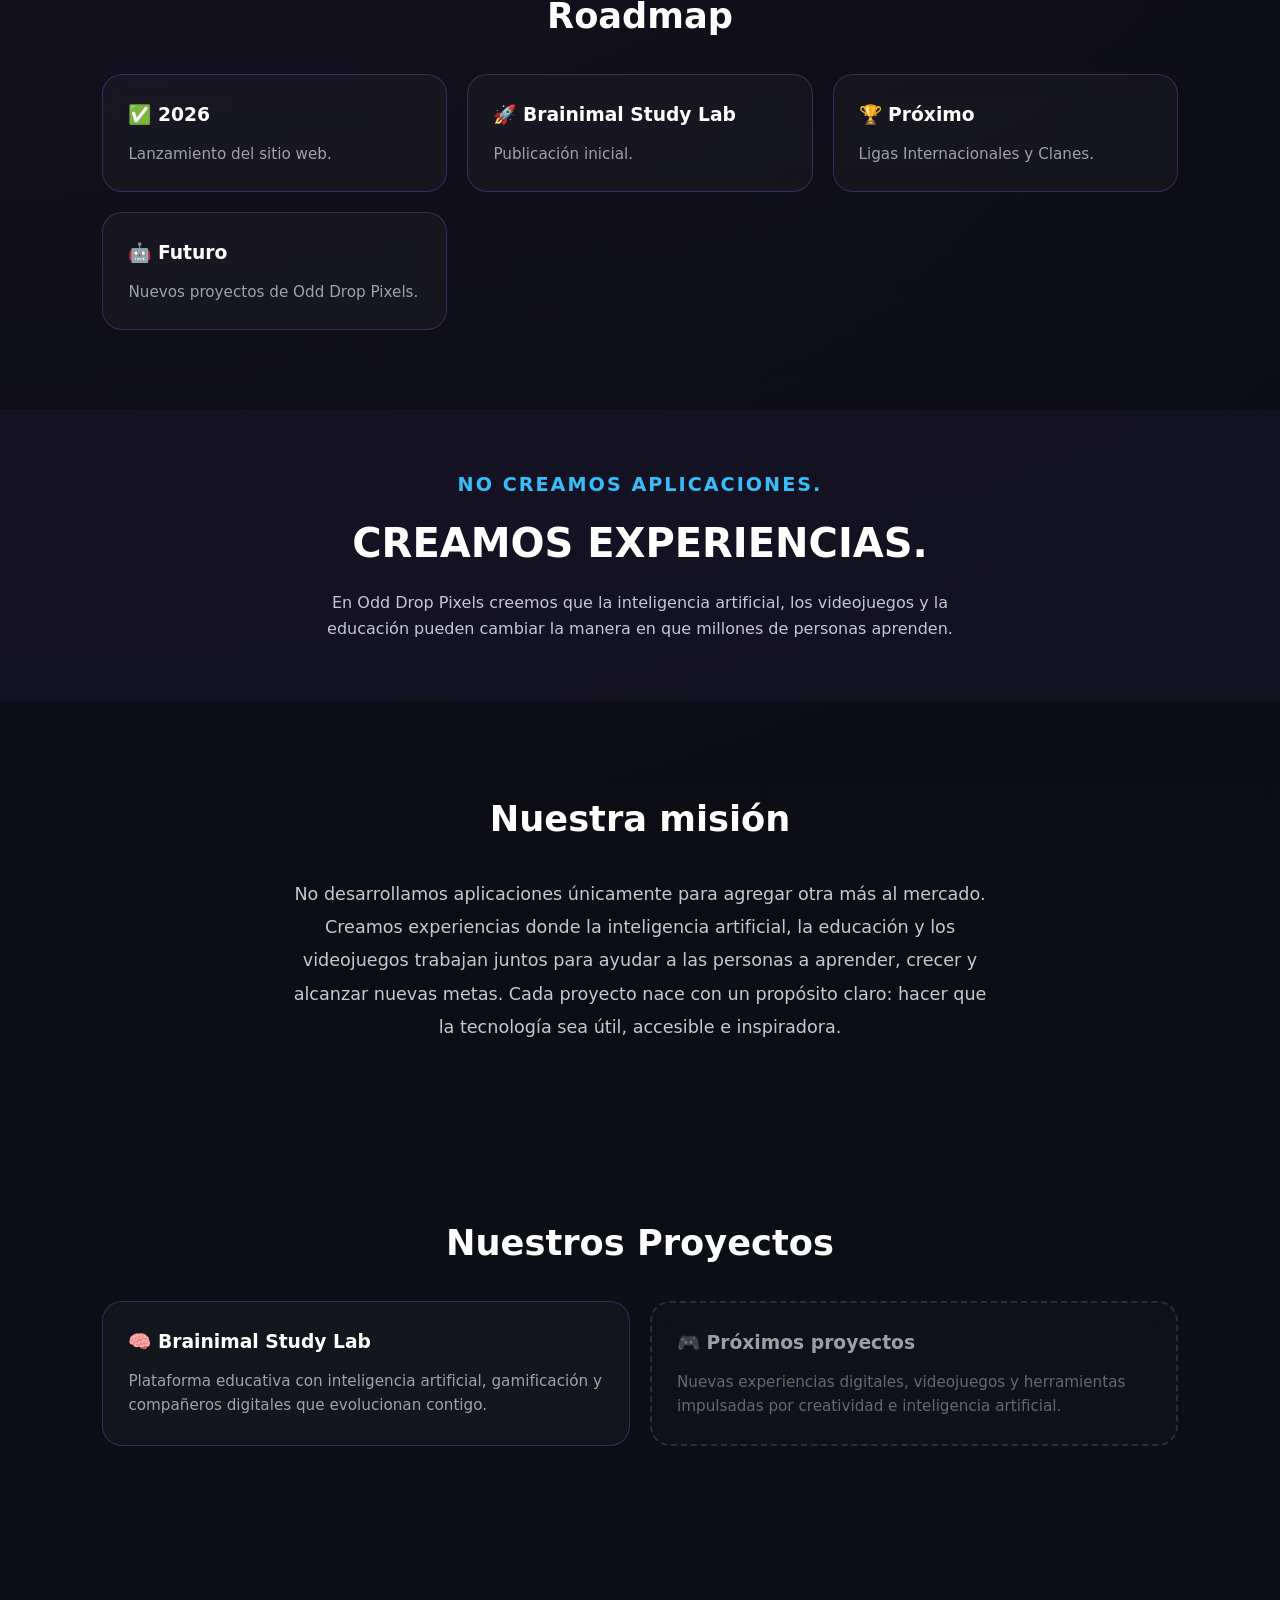
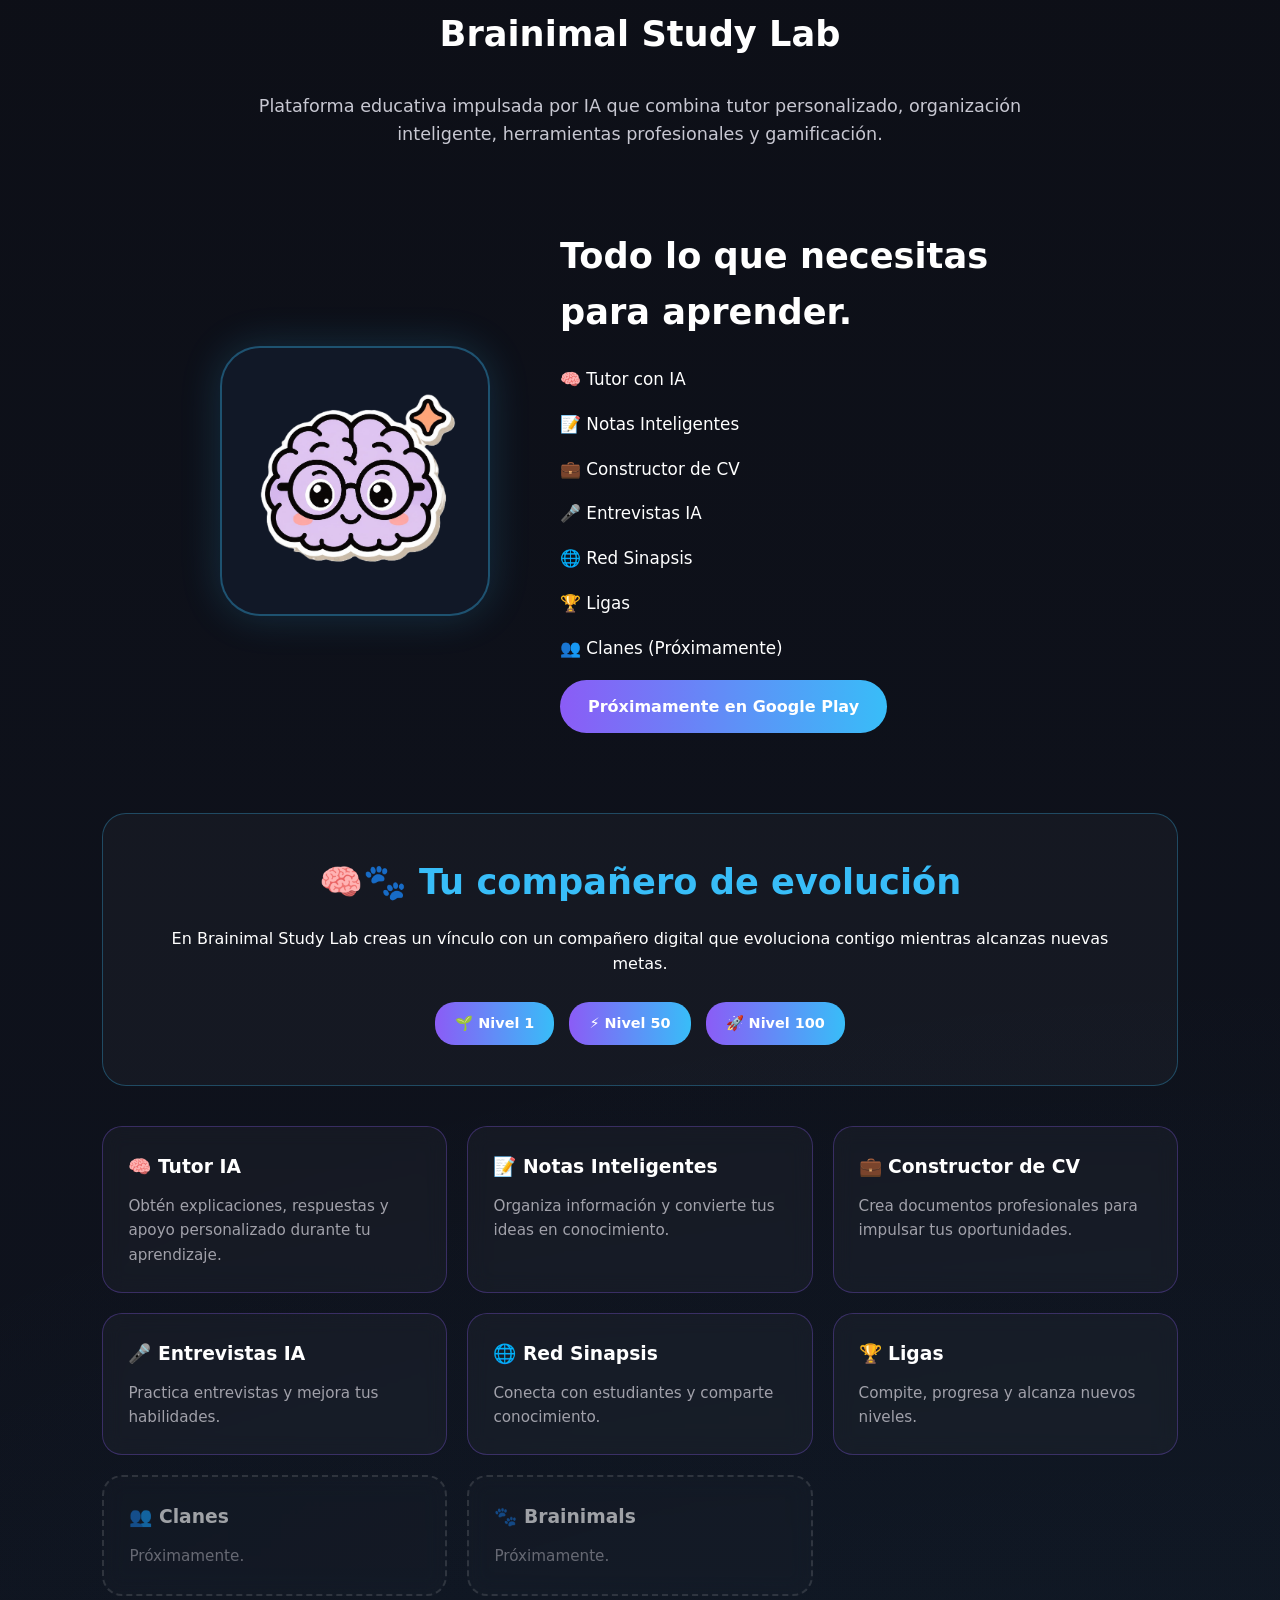
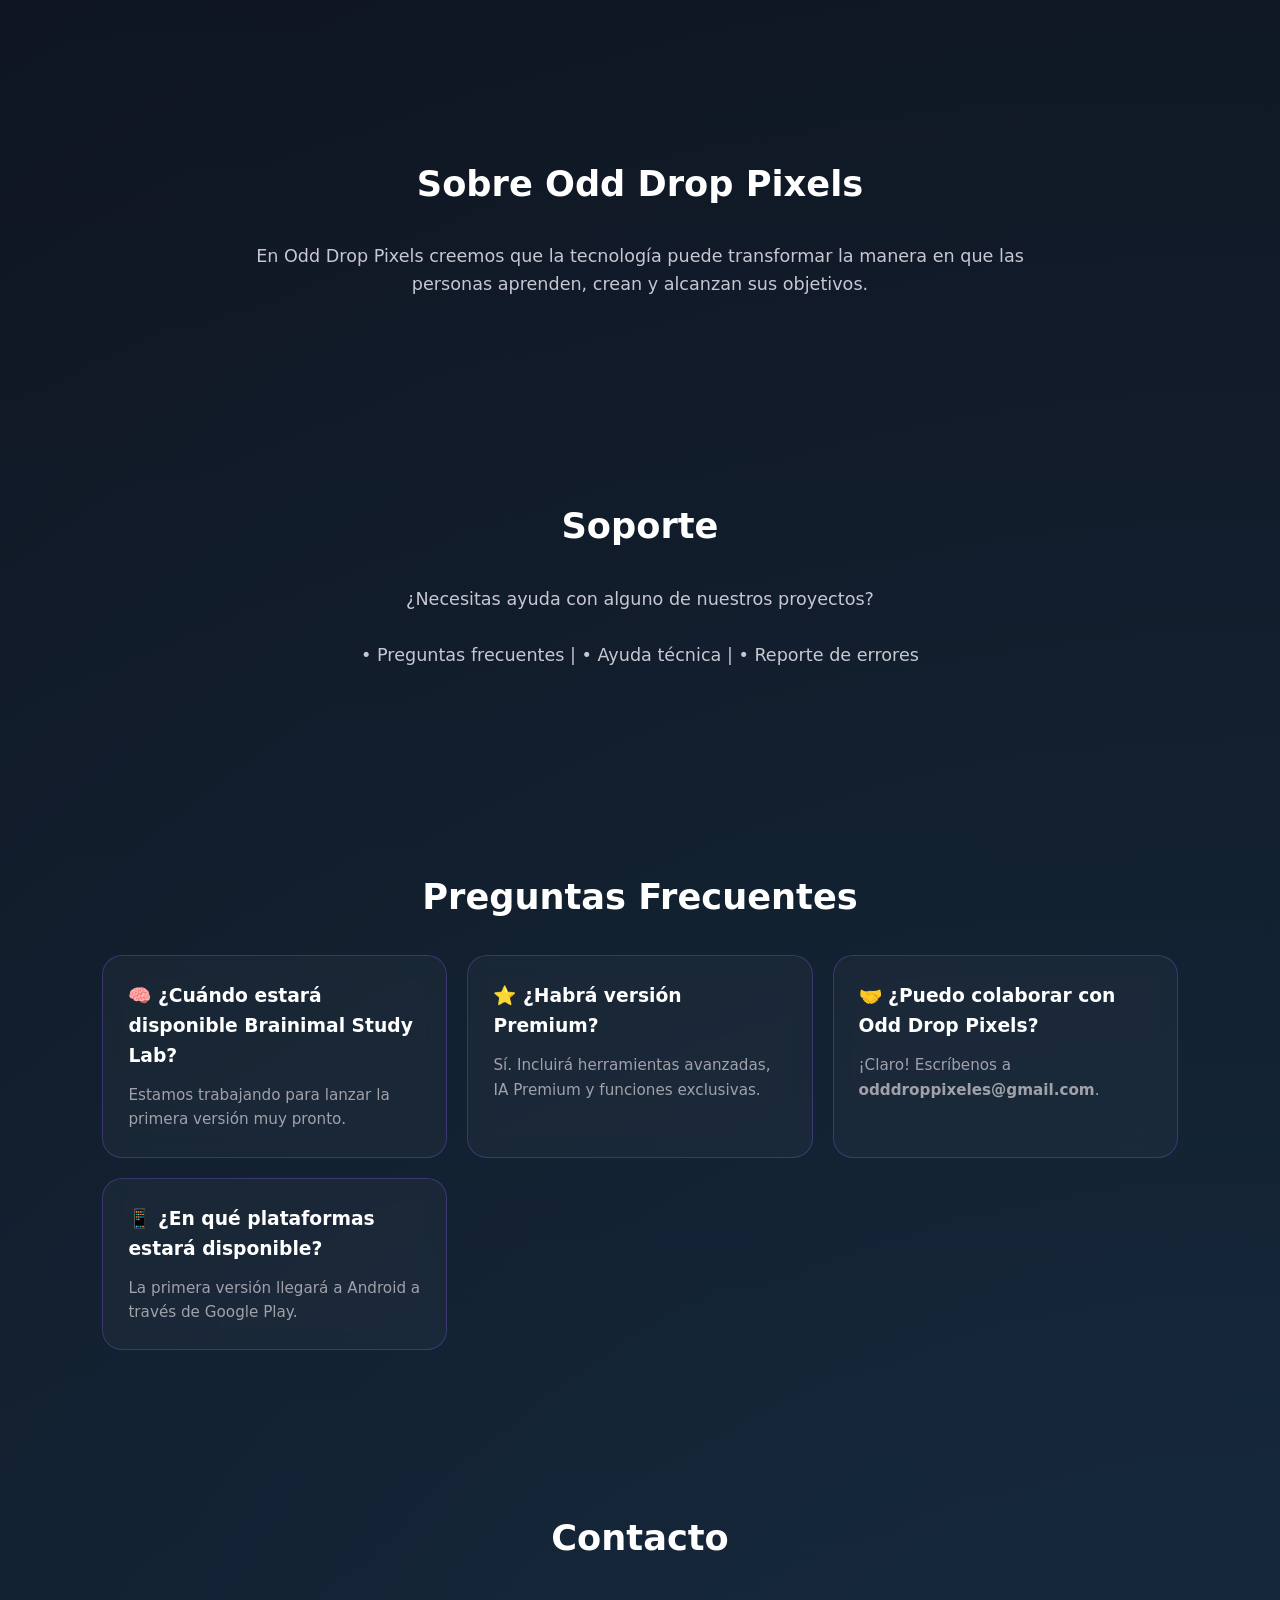
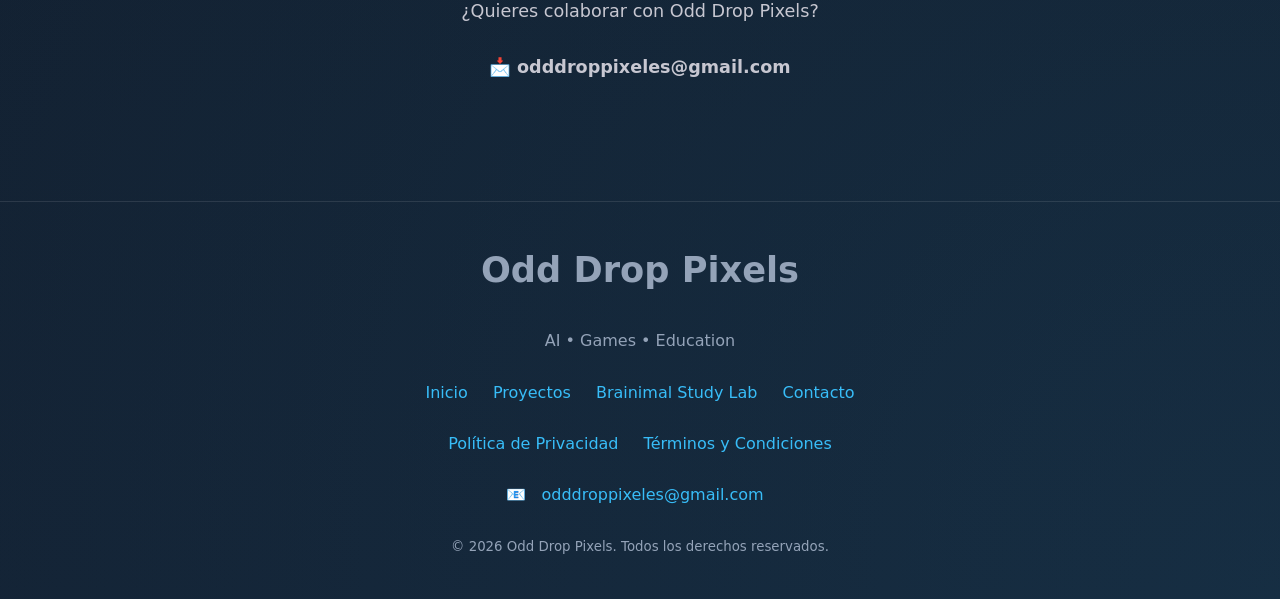
==== commit 343f1838: "Fix menu toggle div formatting in index.html" ====
--- a/index.html
+++ b/index.html
@@ -36,7 +36,7 @@
 
 </div>
 
-<div class="menu-toggle" id= "menu-toggle">
+<div class="menu-toggle" id="menu-toggle">
 ☰
 </div>
       <nav class="navbar">
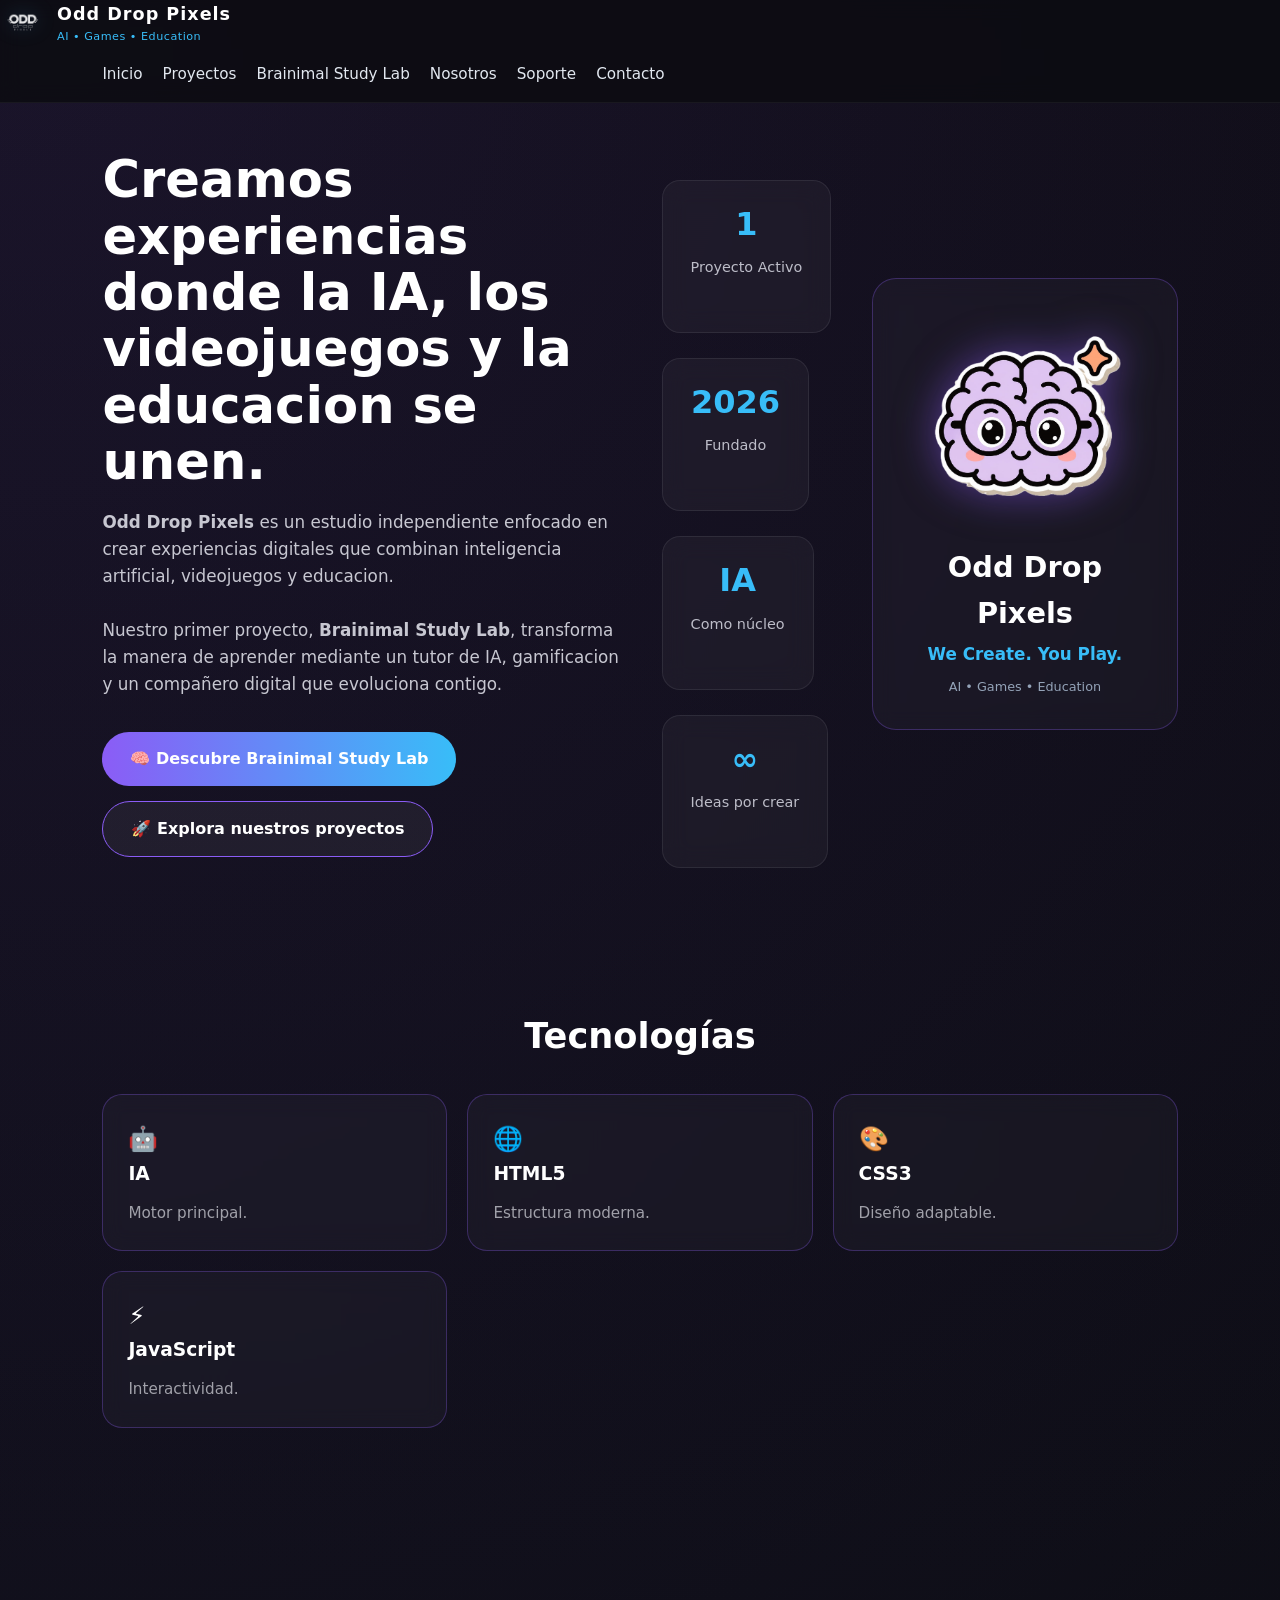
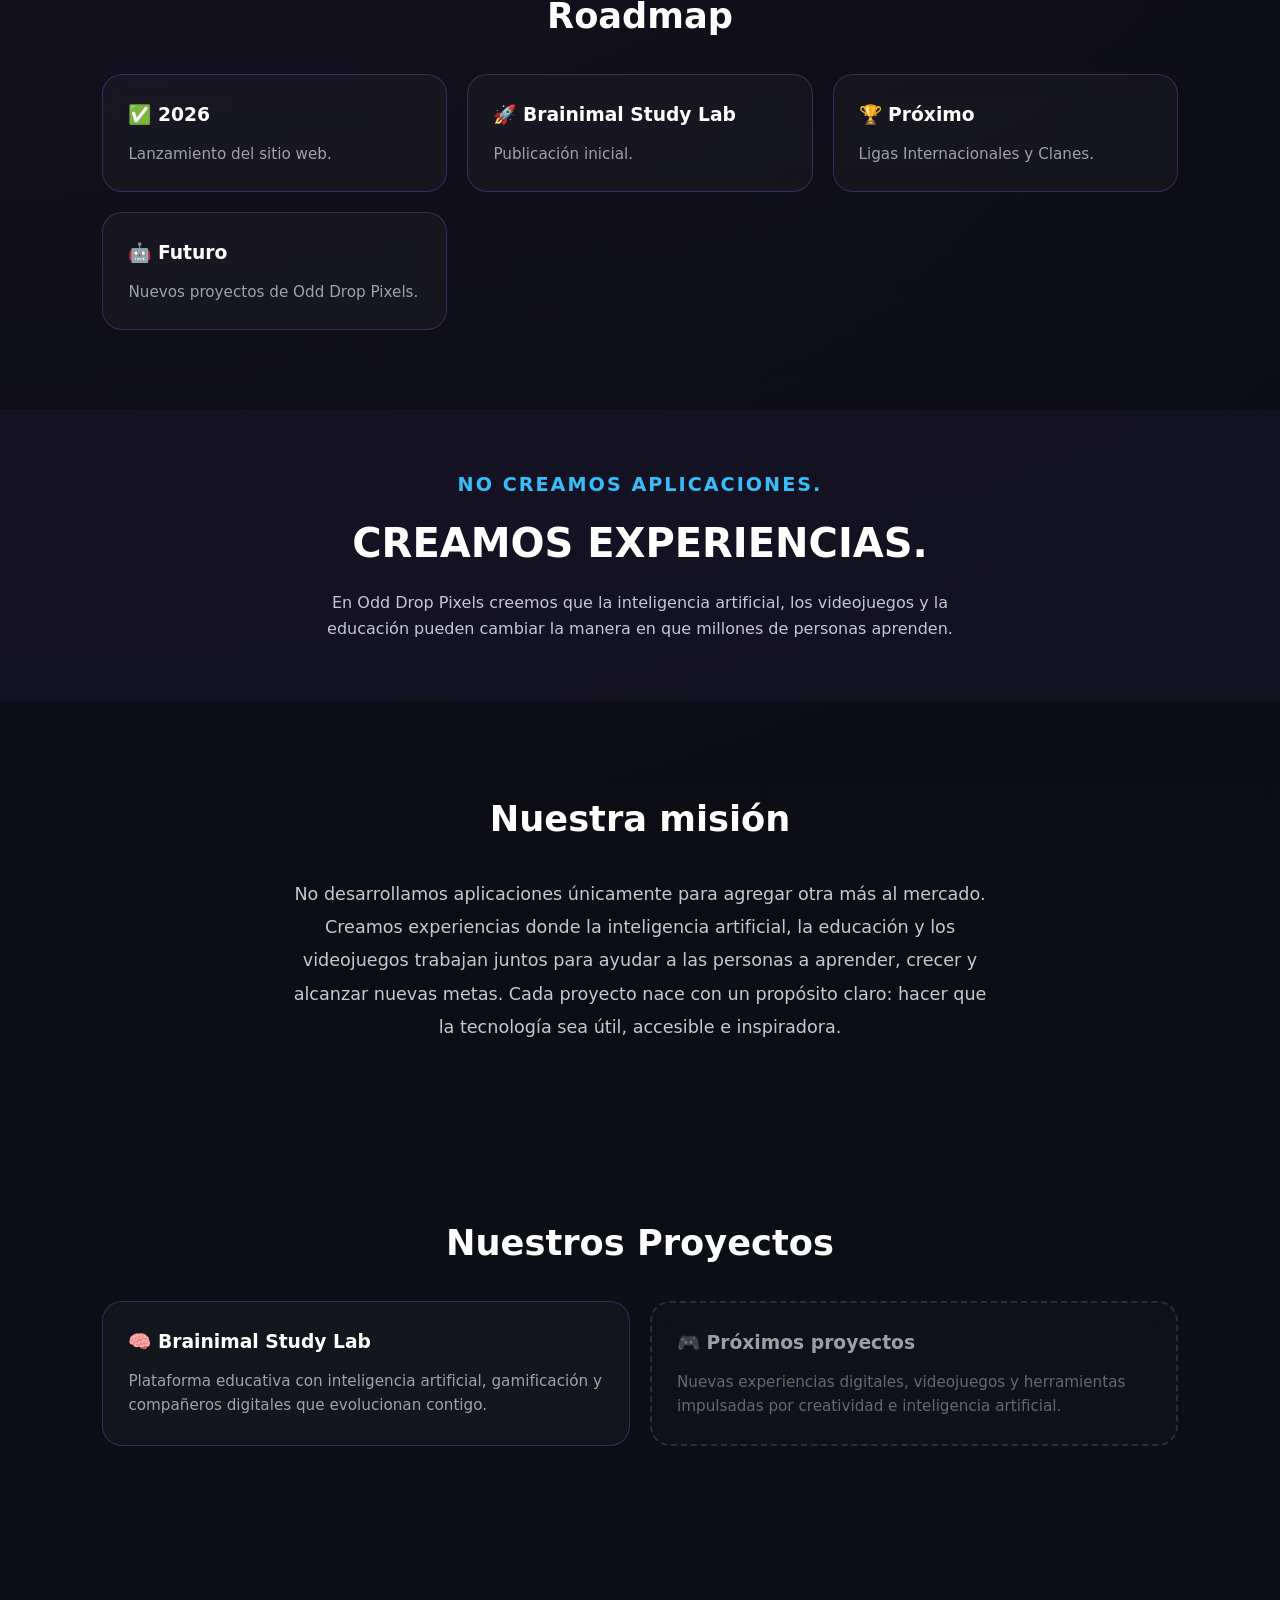
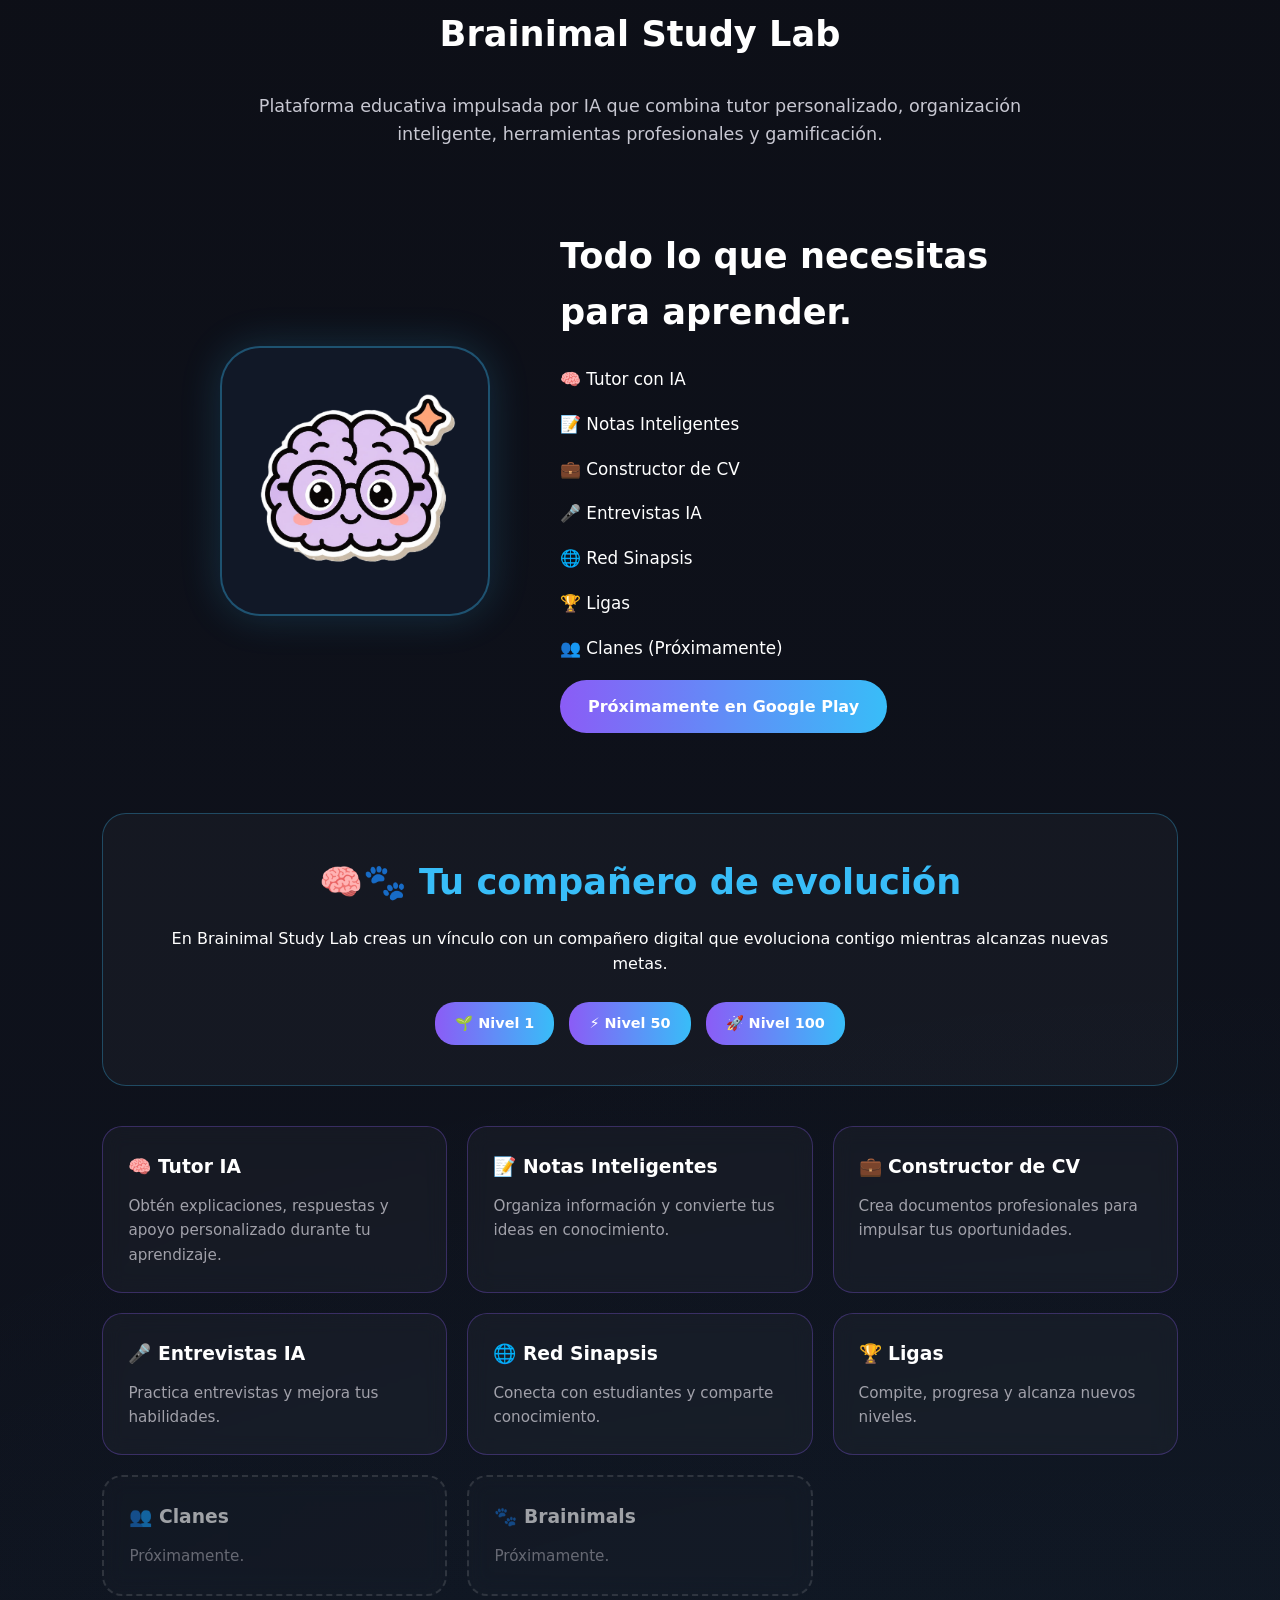
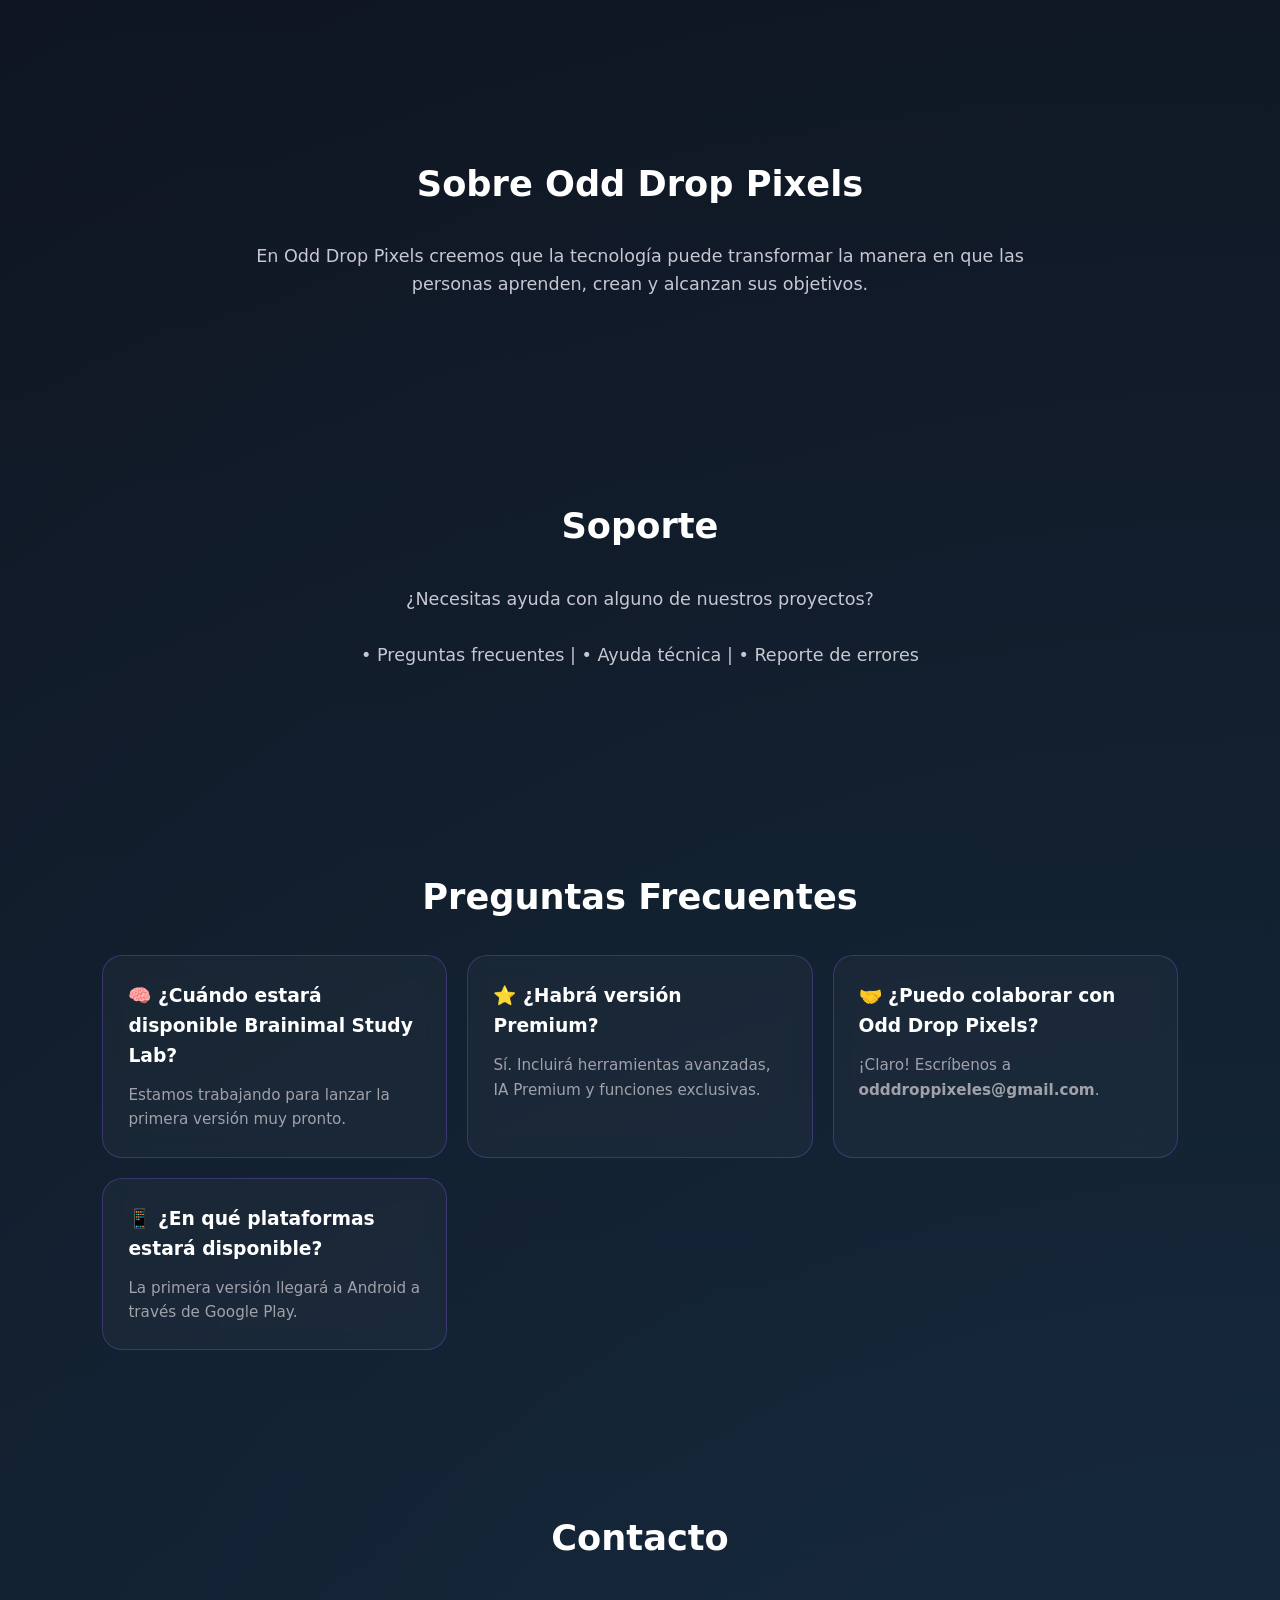
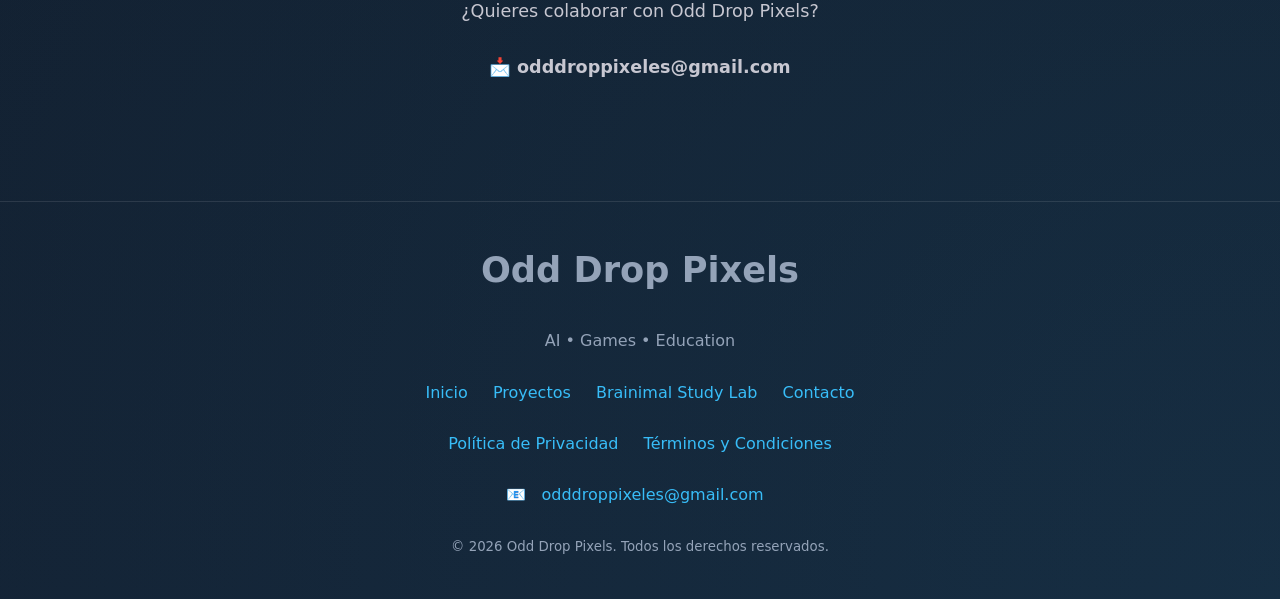
==== commit 164814d7: "Fix typo in project description" ====
--- a/index.html
+++ b/index.html
@@ -20,6 +20,7 @@
 <body>
 
 <header>
+    <nav class="navar">
    <div class="nav-brand">
 
     <img class="brand-logo"
@@ -63,7 +64,7 @@
                 experiencias digitales que combinan inteligencia artificial, videojuegos y educacion.
             <br><br>
                 Nuestro primer proyecto, <strong>Brainimal Study Lab</strong>, transforma la
-                menera de aprender mediante un tutor de IA, gamificacion y un compañero digital
+                manera de aprender mediante un tutor de IA, gamificacion y un compañero digital
                 que evoluciona contigo.
             </p>
             <div class="hero-buttons">
--- a/assets/css/style.css
+++ b/assets/css/style.css
@@ -473,19 +473,7 @@
 
 section{
 
-    opacity:0;
-
-    transform:translateY(40px);
-
-    transition:all .8s ease;
-
-}
-
-section.visible{
-
-    opacity:1;
-
-    transform:translateY(0);
+    padding:80px 8%;
 
 }
 /* ========================= */
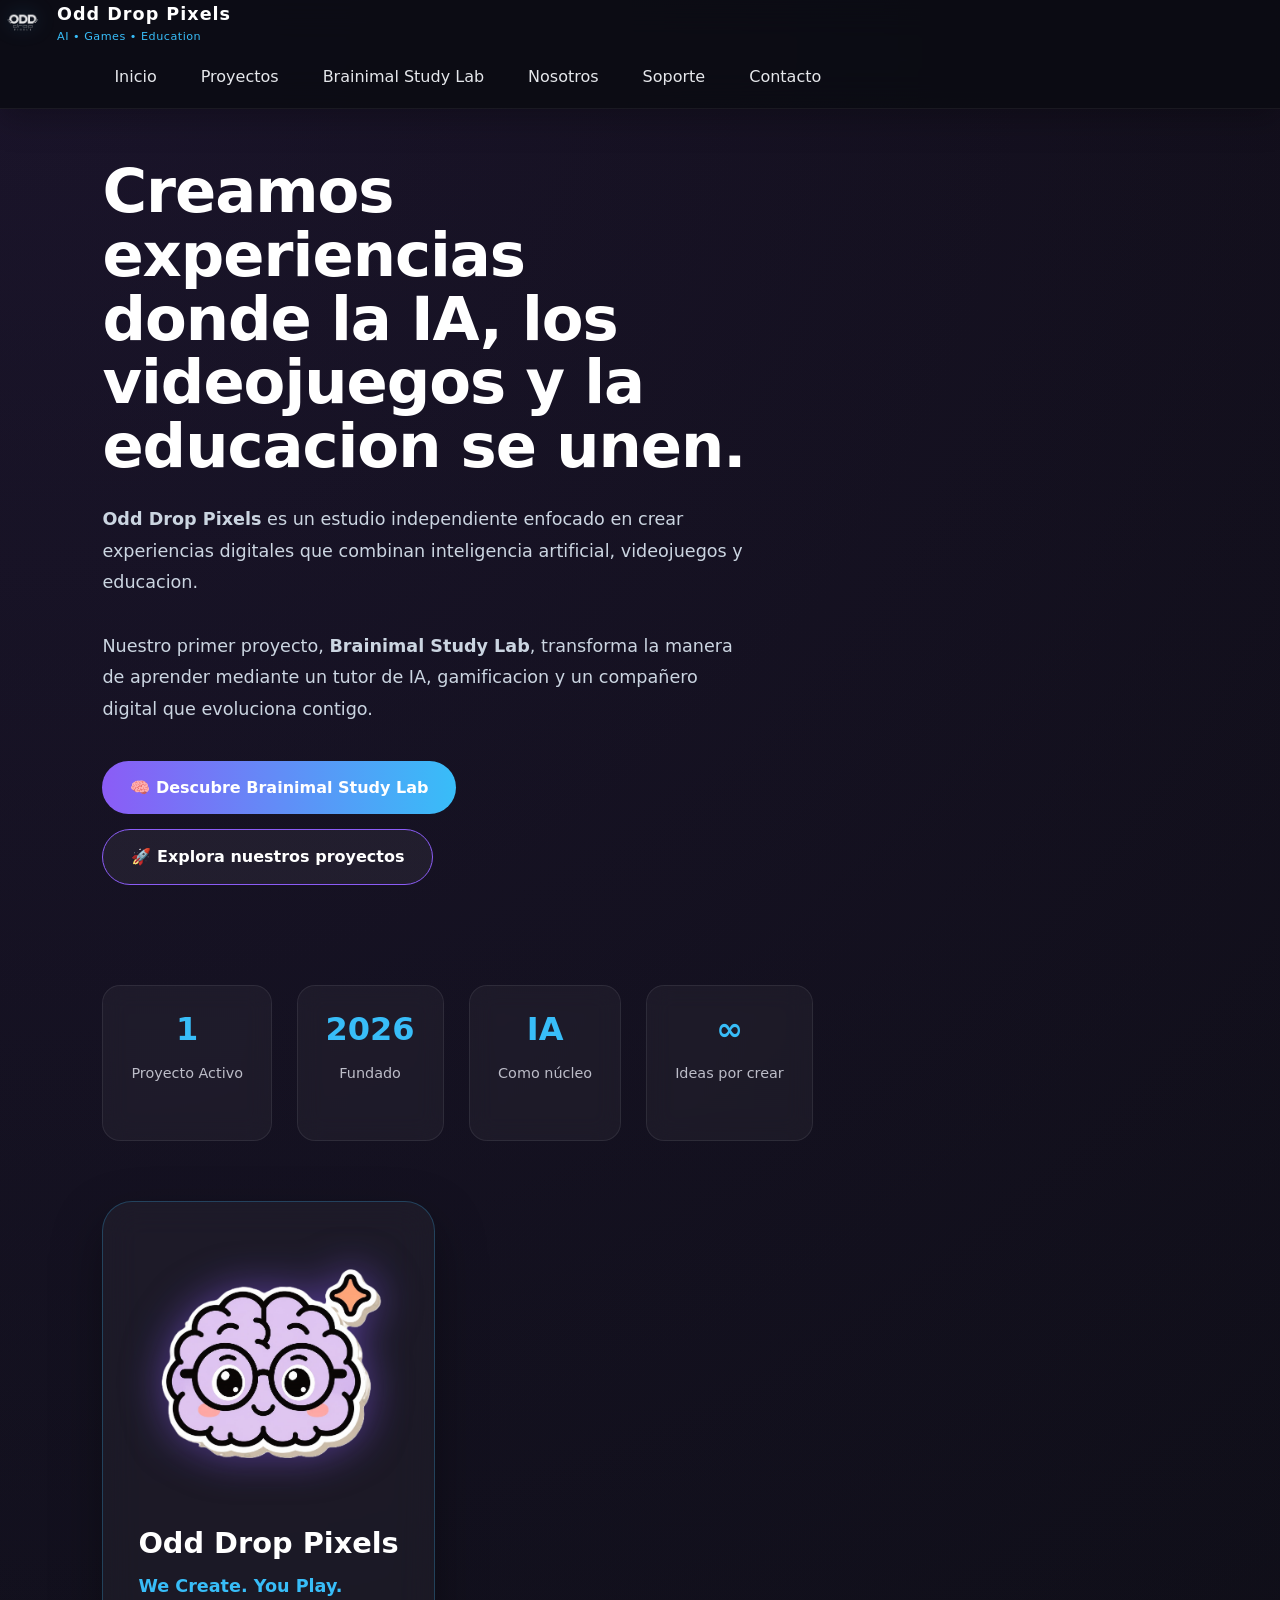
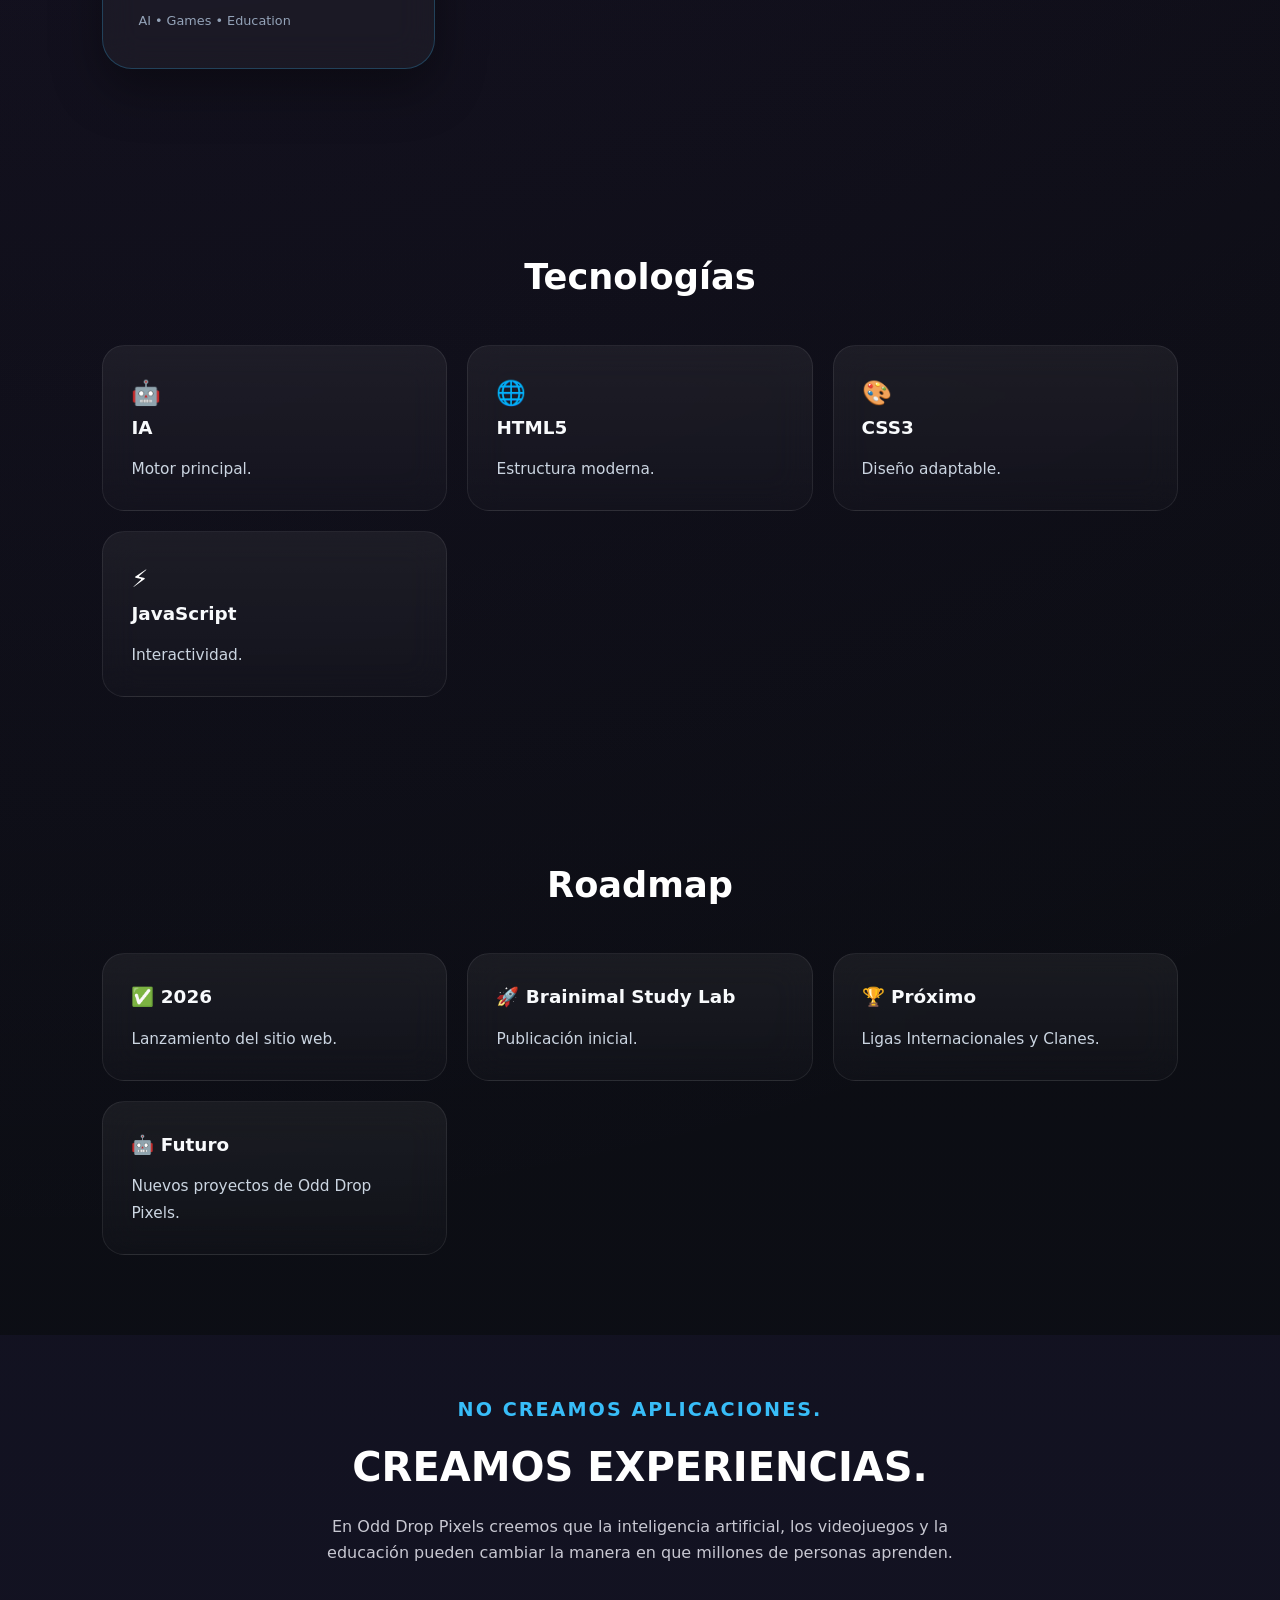
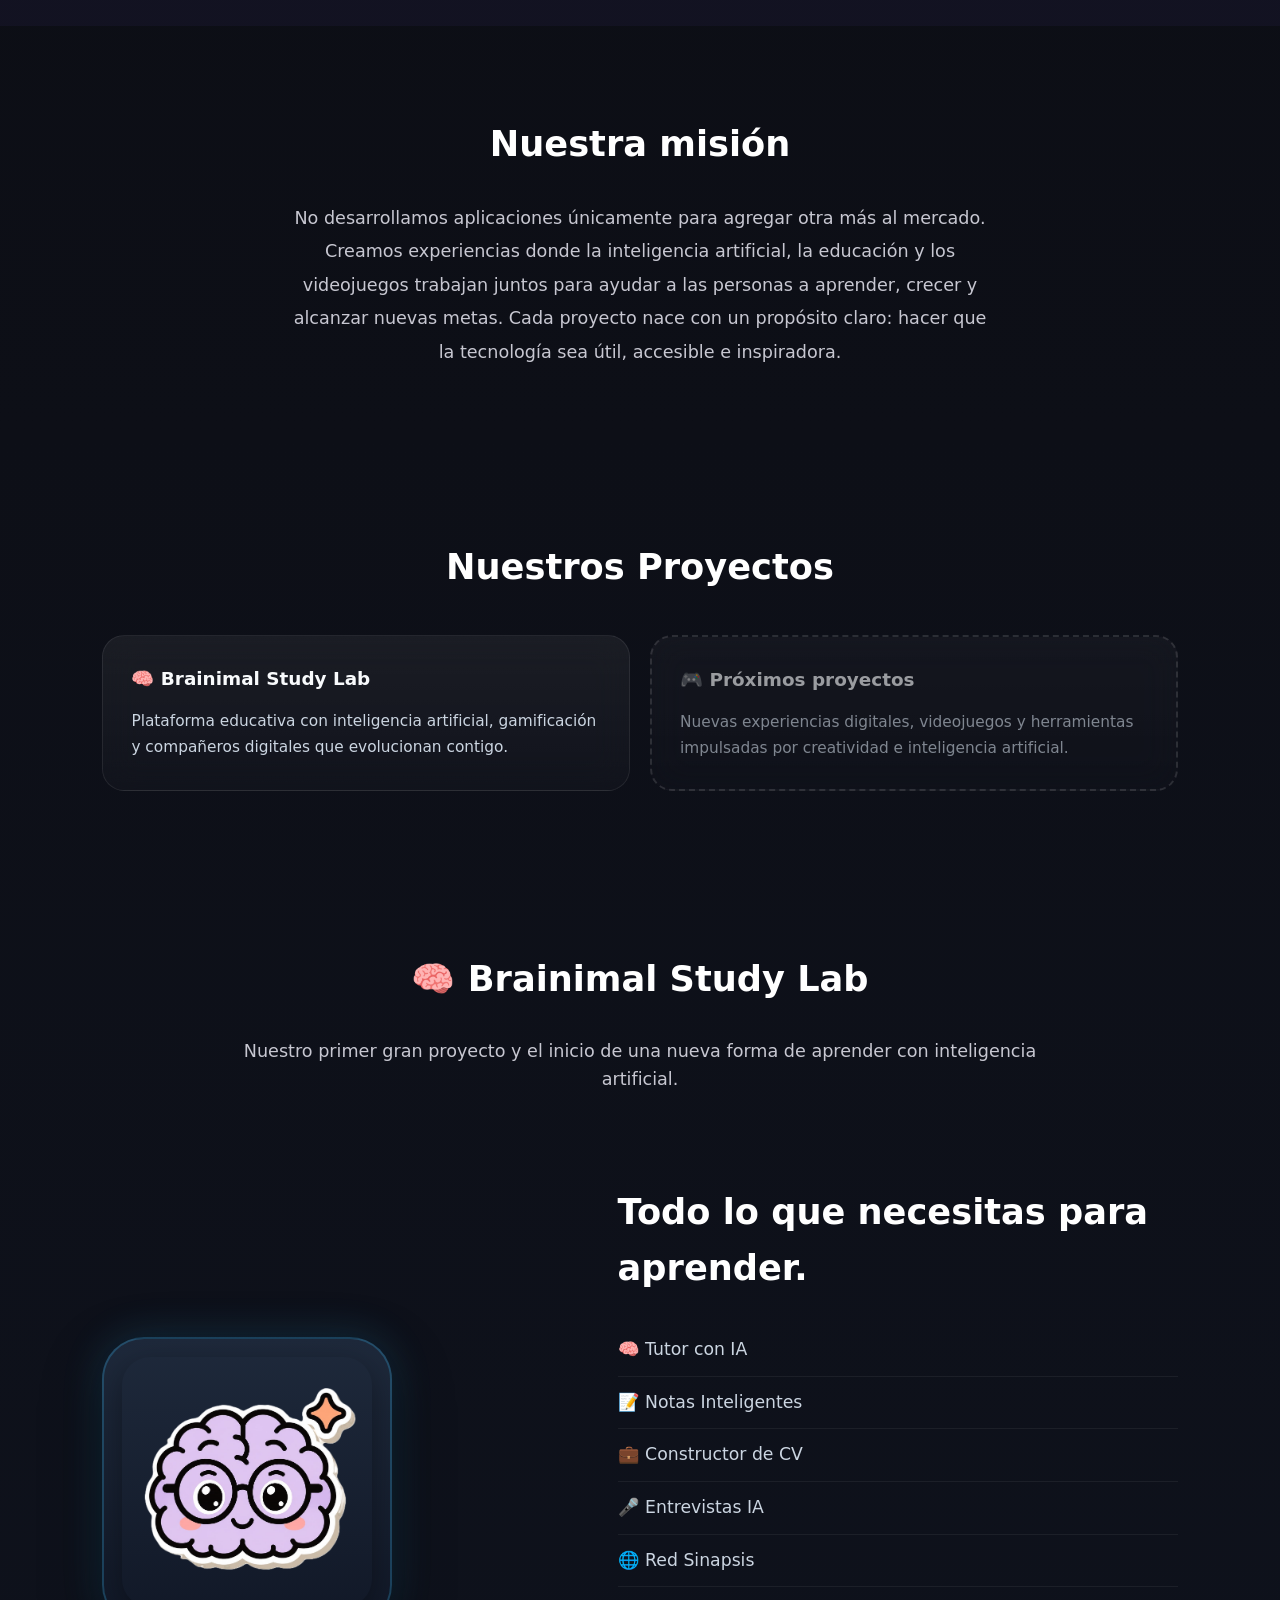
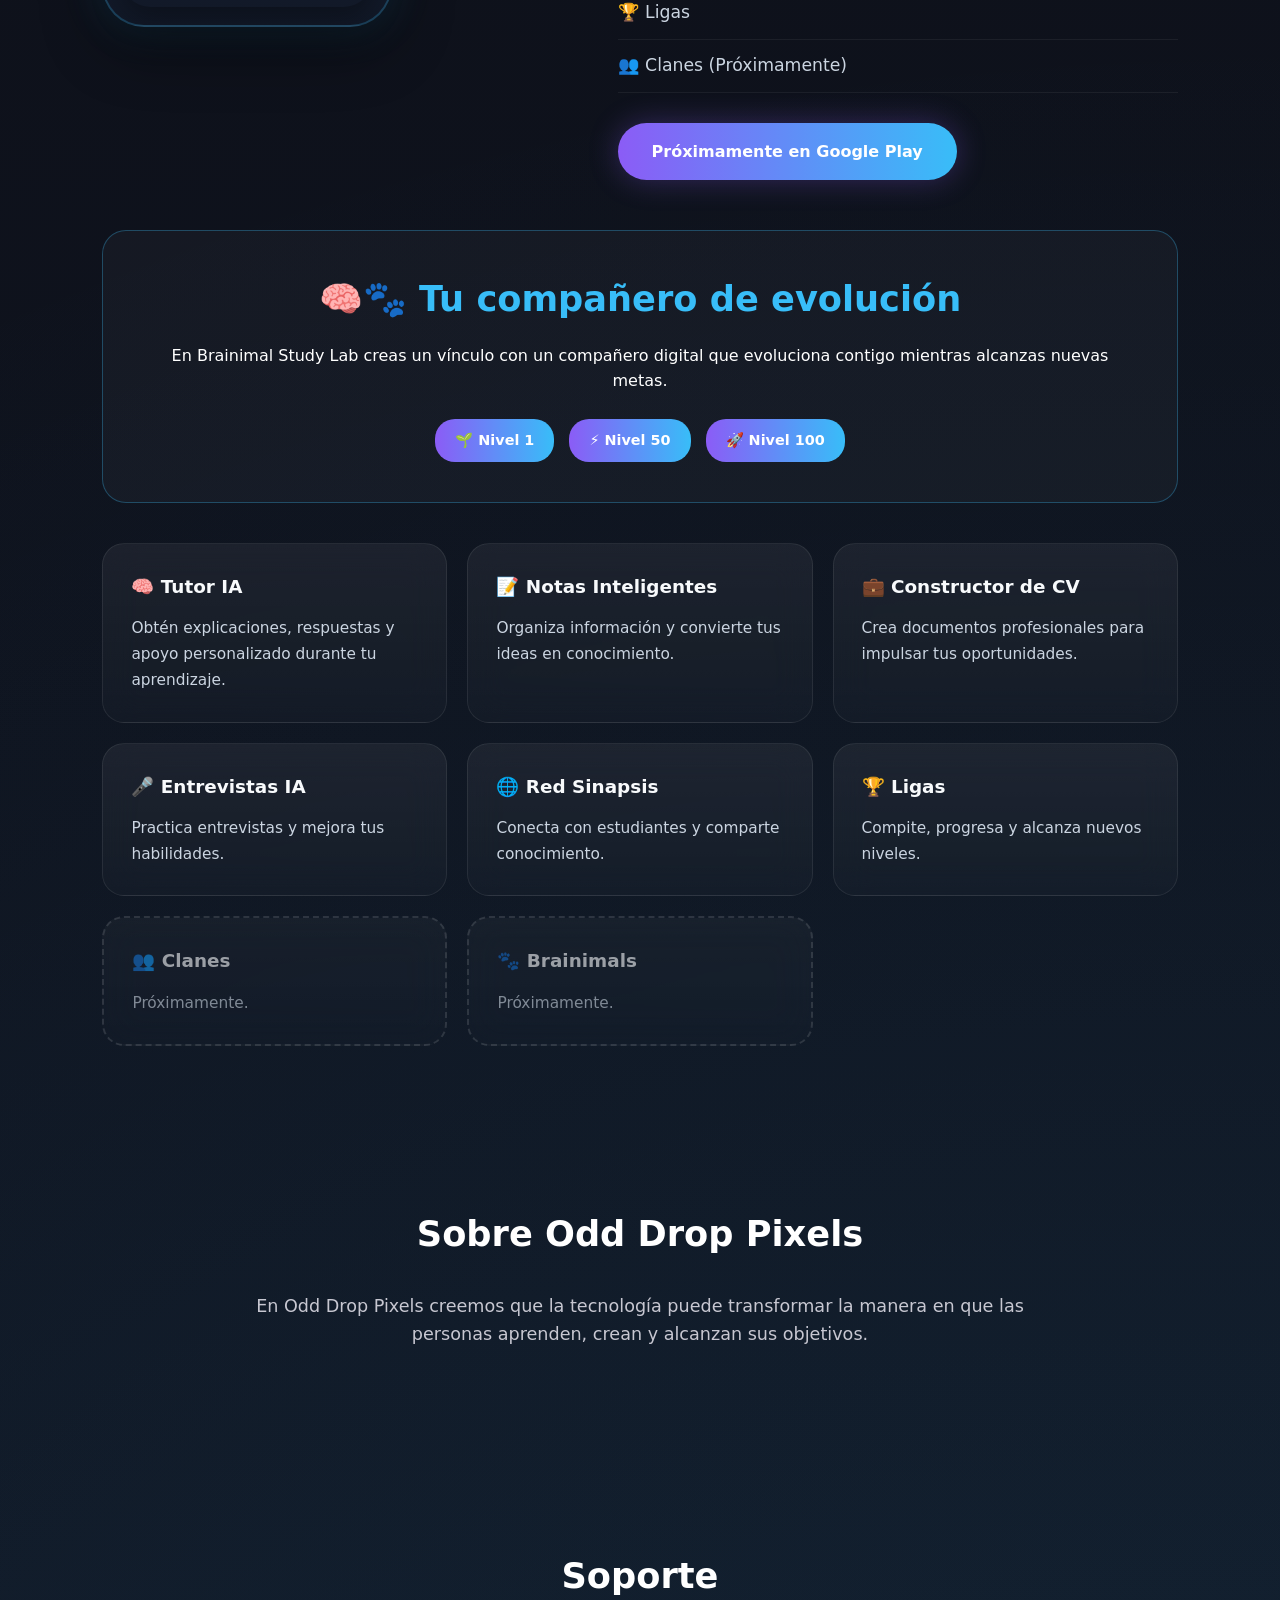
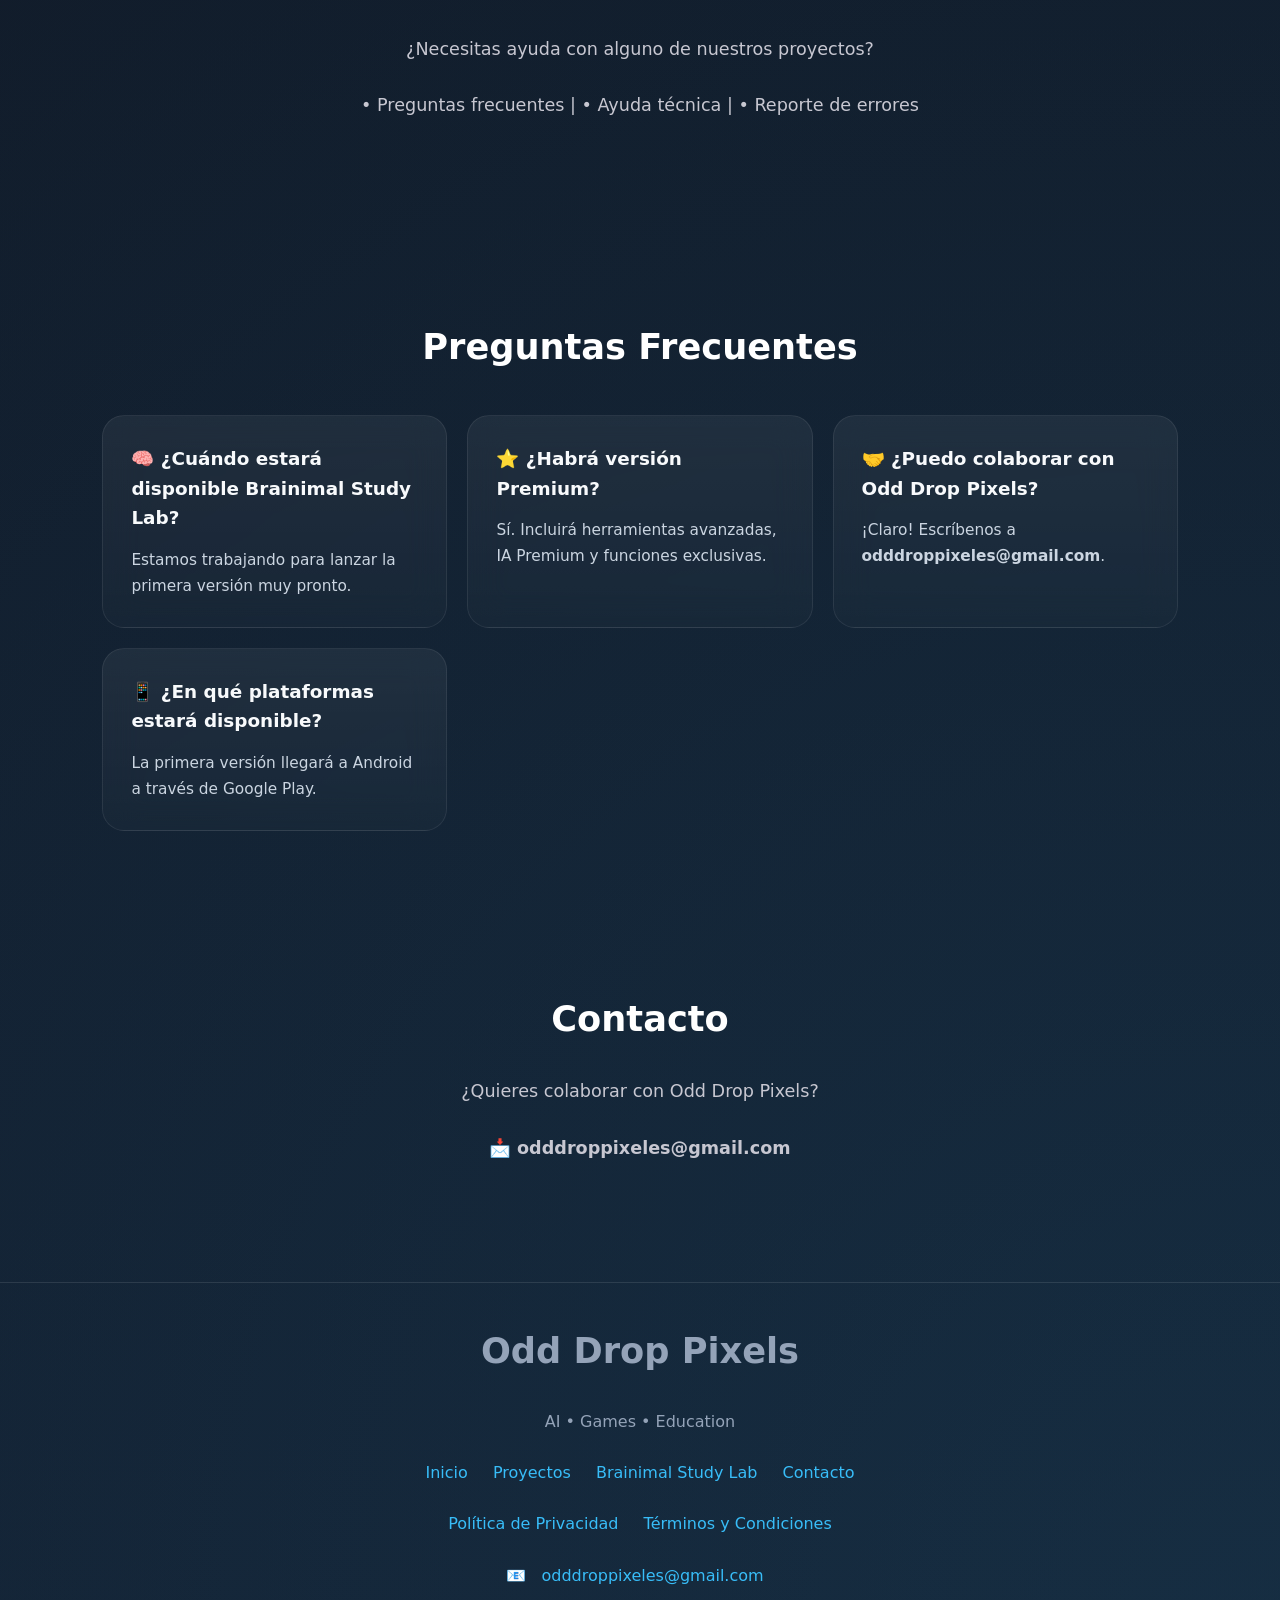
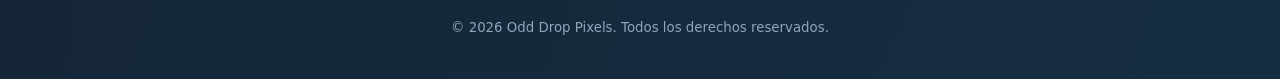
==== commit b89cf5c8: "Revise Brainimal section content Updated the Brainimal section with new title and description." ====
--- a/index.html
+++ b/index.html
@@ -220,11 +220,10 @@
     </section>
 
     <section id="brainimal">
-        <h2>Brainimal Study Lab</h2>
-        <p class="description">
-            Plataforma educativa impulsada por IA que combina tutor personalizado, organización inteligente, 
-            herramientas profesionales y gamificación.
-        </p>
+        <h2>🧠 Brainimal Study Lab</h2>
+       <p class="description">
+Nuestro primer gran proyecto y el inicio de una nueva forma de aprender con inteligencia artificial.
+</p>
         <div class="brainimal-showcase">
 
     <div class="phone">
--- a/assets/css/style.css
+++ b/assets/css/style.css
@@ -20,21 +20,32 @@
 }
 
 /* NAVBAR */
-header {
-    position: fixed;
-    width: 100%;
-    top: 0;
-    z-index: 1000;
-    background: rgba(13,13,18,0.9);
-    backdrop-filter: blur(10px);
-    border-bottom: 1px solid rgba(255, 255, 255, 0.05);
-}
-
-.navbar {
-    display: flex;
-    justify-content: space-between;
-    align-items: center;
-    padding: 15px 8%;
+header{
+    position:fixed;
+    top:0;
+    left:0;
+    width:100%;
+    z-index:1000;
+
+    background:rgba(10,12,18,.82);
+
+    backdrop-filter:blur(18px);
+
+    border-bottom:1px solid rgba(255,255,255,.06);
+
+    box-shadow:0 10px 30px rgba(0,0,0,.25);
+}
+
+.navbar{
+
+display:flex;
+
+align-items:center;
+
+justify-content:space-between;
+
+padding:18px 8%;
+
 }
 
 .nav-brand {
@@ -73,41 +84,71 @@
     list-style: none;
 }
 
-.menu a {
-    color: #e2e8f0;
-    text-decoration: none;
-    font-size: 0.95rem;
-    transition: .3s;
-}
-
-.menu a:hover {
-    color: #8B5CF6;
+.menu a{
+
+color:#E5E7EB;
+
+text-decoration:none;
+
+font-weight:500;
+
+padding:8px 12px;
+
+border-radius:10px;
+
+transition:.25s;
+
+}
+
+.menu a:hover{
+
+background:rgba(139,92,246,.15);
+
+color:#38BDF8;
+
 }
 
 /* HERO SECTION */
-.hero {
-    min-height: 100vh;
-    display: flex;
-    align-items: center;
-    justify-content: space-between;
-    padding: 140px 8% 60px;
-    gap: 40px;
-}
-
-.hero-text {
-    max-width: 600px;
-}
-
-.hero h1 {
-    font-size: 3.2rem;
-    line-height: 1.1;
-    margin-bottom: 20px;
-}
-
-.hero p {
-    color: #c7c7d1;
-    margin-bottom: 35px;
-    font-size: 1.05rem;
+.hero{
+    min-height:100vh;
+    display:flex;
+    align-items:center;
+    justify-content:space-between;
+    gap:60px;
+    padding:160px 8% 100px;
+    flex-wrap:wrap;
+}
+
+.hero-text{
+    flex:1;
+    min-width:320px;
+    max-width:650px;
+}
+
+.hero h1{
+
+font-size:3.8rem;
+
+line-height:1.05;
+
+font-weight:800;
+
+margin-bottom:25px;
+
+letter-spacing:-1px;
+
+}
+
+.hero p{
+
+font-size:1.1rem;
+
+line-height:1.8;
+
+color:#CBD5E1;
+
+margin-bottom:35px;
+
 }
 
 .hero-buttons {
@@ -150,22 +191,39 @@
 }
 
 /* BRAND LOGO CARD IN HERO */
-.logo-card {
-    display: flex;
-    flex-direction: column;
-    align-items: center;
-    text-align: center;
-    background: rgba(255,255,255,0.03);
-    border: 1px solid rgba(139,92,246,.3);
-    padding: 30px;
-    border-radius: 24px;
-    backdrop-filter: blur(10px);
-    max-width: 380px;
-    width: 100%;
+.logo-card{
+
+background:rgba(255,255,255,.04);
+
+border:1px solid rgba(56,189,248,.25);
+
+border-radius:30px;
+
+padding:35px;
+
+backdrop-filter:blur(18px);
+
+box-shadow:
+
+0 20px 50px rgba(0,0,0,.35);
+
+transition:.35s;
+
+}
+.logo-card:hover{
+
+transform:translateY(-10px);
+
+box-shadow:
+
+0 0 35px rgba(56,189,248,.25),
+
+0 0 80px rgba(139,92,246,.20);
+
 }
 
 .logo-card img {
-    width: 220px;
+    width: 260px;
     height: auto;
     filter: drop-shadow(0 0 20px rgba(139,92,246,.5));
     animation: flotar 3s ease-in-out infinite;
@@ -244,38 +302,94 @@
     gap: 20px;
 }
 
-.card {
-    background: rgba(255,255,255,0.03);
-    backdrop-filter: blur(10px);
-    border: 1px solid rgba(139,92,246,.3);
-    padding: 25px;
-    border-radius: 20px;
-    transition: .3s;
-}
-
+.card{
+
+    position:relative;
+
+    overflow:hidden;
+
+    background:linear-gradient(
+        180deg,
+        rgba(255,255,255,.06),
+        rgba(255,255,255,.02)
+    );
+
+    border:1px solid rgba(255,255,255,.08);
+
+    backdrop-filter:blur(18px);
+
+    border-radius:22px;
+
+    padding:28px;
+
+    transition:.35s;
+
+}
+.card::before{
+
+content:"";
+
+position:absolute;
+
+top:0;
+
+left:-120%;
+
+width:70%;
+
+height:100%;
+
+background:linear-gradient(
+
+90deg,
+
+transparent,
+
+rgba(255,255,255,.12),
+
+transparent
+
+);
+
+transition:.8s;
+
+}
+.card:hover::before{
+
+left:140%;
+
+}
 .card:hover{
 
-transform:translateY(-10px);
-
-border-color:#38BDF8;
-
-box-shadow:
-
-0 0 35px rgba(56,189,248,.20),
-
-0 0 80px rgba(139,92,246,.12);
-
-background:rgba(255,255,255,.06);
-
-}
-.card h3 {
-    margin-bottom: 12px;
-    color: #fff;
-}
-
-.card p {
-    color: #a1a1aa;
-    font-size: 0.95rem;
+    transform:translateY(-10px) scale(1.02);
+
+    border-color:#38BDF8;
+
+    box-shadow:
+
+    0 0 30px rgba(56,189,248,.18),
+
+    0 15px 50px rgba(0,0,0,.35);
+
+}
+.card h3{
+
+font-size:1.15rem;
+
+margin-bottom:14px;
+
+color:#F8FAFC;
+
+}
+
+.card p{
+
+color:#CBD5E1;
+
+line-height:1.7;
+
+font-size:.96rem;
+
 }
 
 .card.locked {
@@ -511,11 +625,11 @@
 
 align-items:center;
 
-justify-content:center;
-
-gap:70px;
-
-margin:80px 0;
+justify-content:space-between;
+
+gap:80px;
+
+padding:50px 0;
 
 flex-wrap:wrap;
 
@@ -523,56 +637,107 @@
 
 .phone{
 
-width:270px;
-
-background:#111827;
+width:290px;
 
 padding:18px;
 
+border-radius:42px;
+
+background:linear-gradient(
+180deg,
+#1E293B,
+#111827
+);
+
+border:2px solid rgba(56,189,248,.25);
+
+box-shadow:
+
+0 20px 60px rgba(0,0,0,.45),
+
+0 0 40px rgba(56,189,248,.20);
+
+transition:.35s;
+
+}
+.phone:hover{
+
+transform:
+
+translateY(-8px)
+
+rotate(-2deg);
+
+}
+
+.phone img{
+
+width:100%;
+
+display:block;
+
+border-radius:28px;
+
+box-shadow:
+
+0 10px 30px rgba(0,0,0,.35);
+
+}
+.showcase-text{
+
+flex:1;
+
+min-width:320px;
+
+max-width:560px;
+
+}
+
+.showcase-text h2{
+
+font-size:2.2rem;
+
+margin-bottom:28px;
+
+text-align:left;
+
+}
+
+.showcase-text ul{
+
+list-style:none;
+
+}
+
+.showcase-text li{
+
+padding:12px 0;
+
+font-size:1.08rem;
+
+color:#CBD5E1;
+
+border-bottom:1px solid rgba(255,255,255,.06);
+
+}
+.showcase-text .button{
+
+margin-top:30px;
+
+padding:16px 34px;
+
+font-size:1rem;
+
 border-radius:40px;
 
-border:2px solid rgba(56,189,248,.35);
-
 box-shadow:
 
-0 0 40px rgba(56,189,248,.18);
-
-}
-
-.phone img{
-
-width:100%;
-
-border-radius:25px;
-
-display:block;
-
-}
-
-.showcase-text{
-
-max-width:500px;
-
-}
-
-.showcase-text h2{
-
-text-align:left;
-
-margin-bottom:25px;
-
-}
-
-.showcase-text ul{
-
-list-style:none;
-
-}
-
-.showcase-text li{
-
-margin:18px 0;
-
-font-size:1.05rem;
-
-}
+0 0 30px rgba(139,92,246,.30);
+
+}
+.cards{
+
+margin-top:40px;
+
+}
+
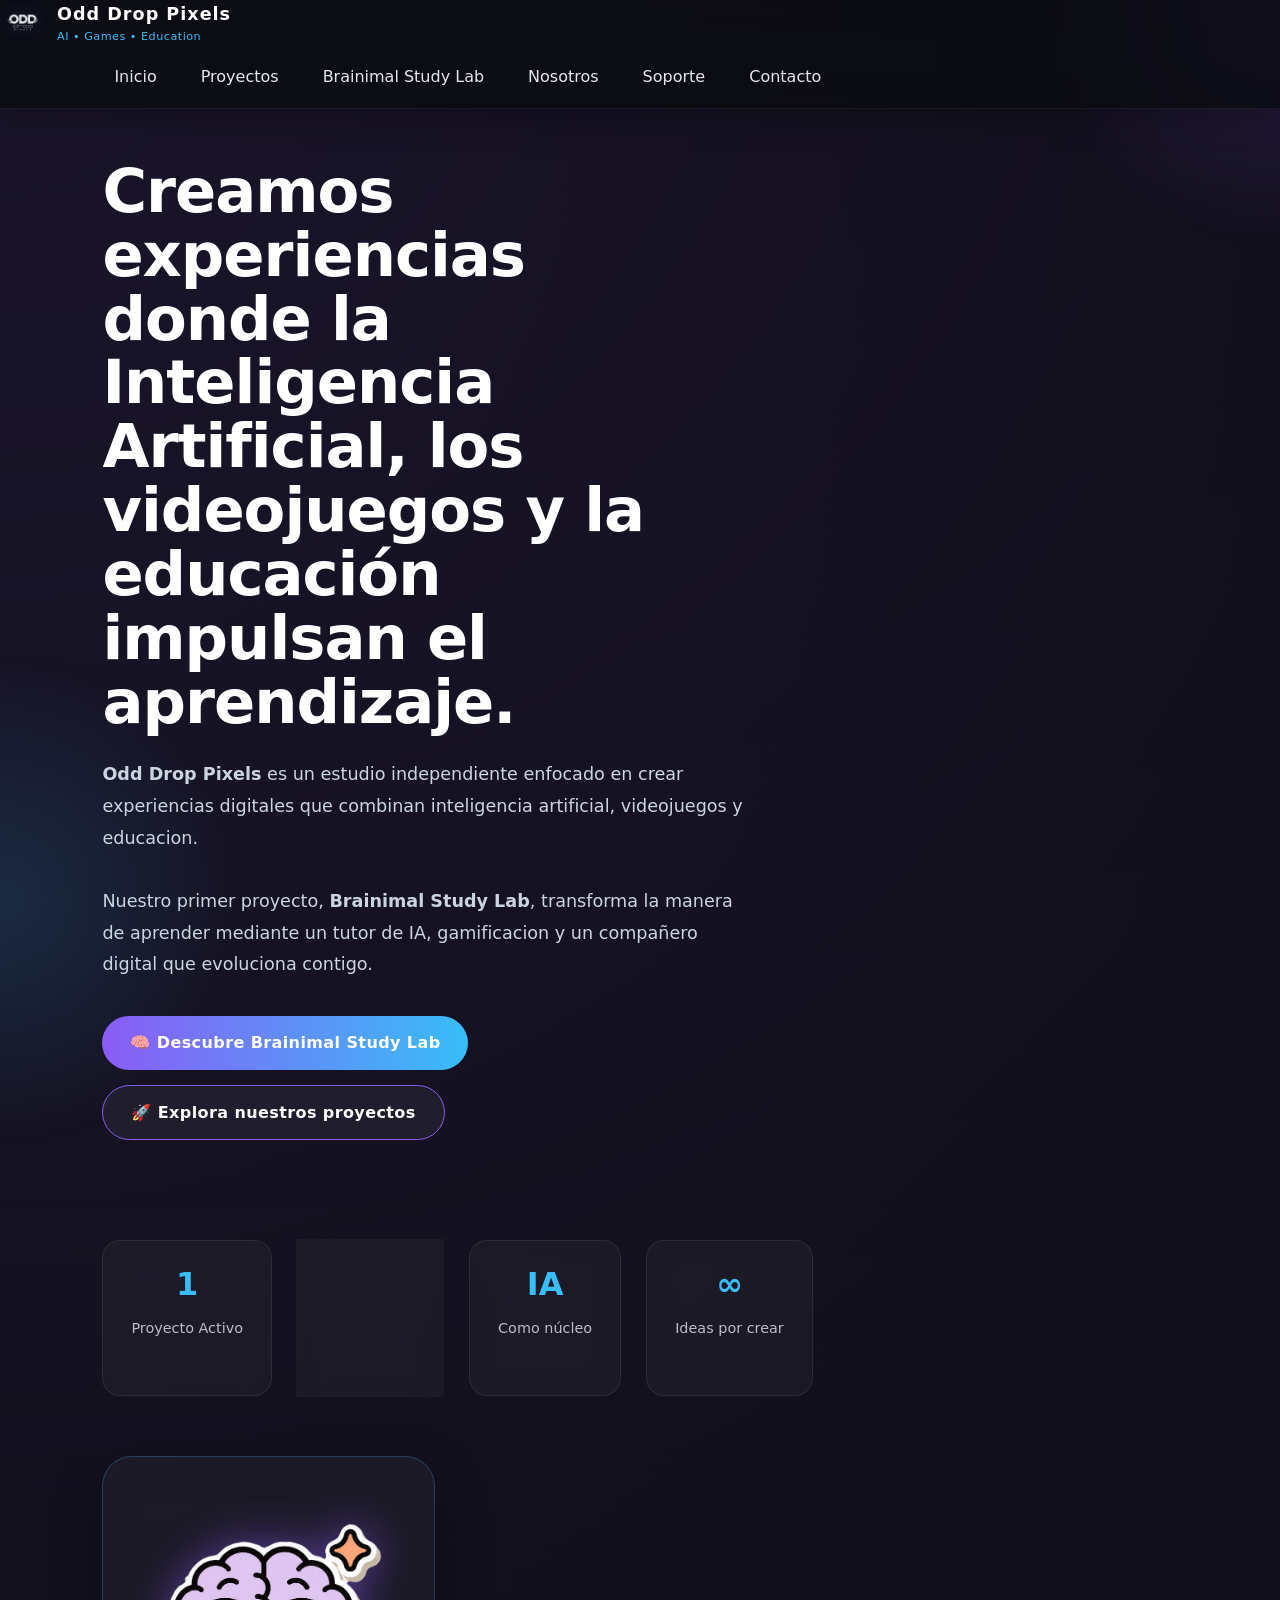
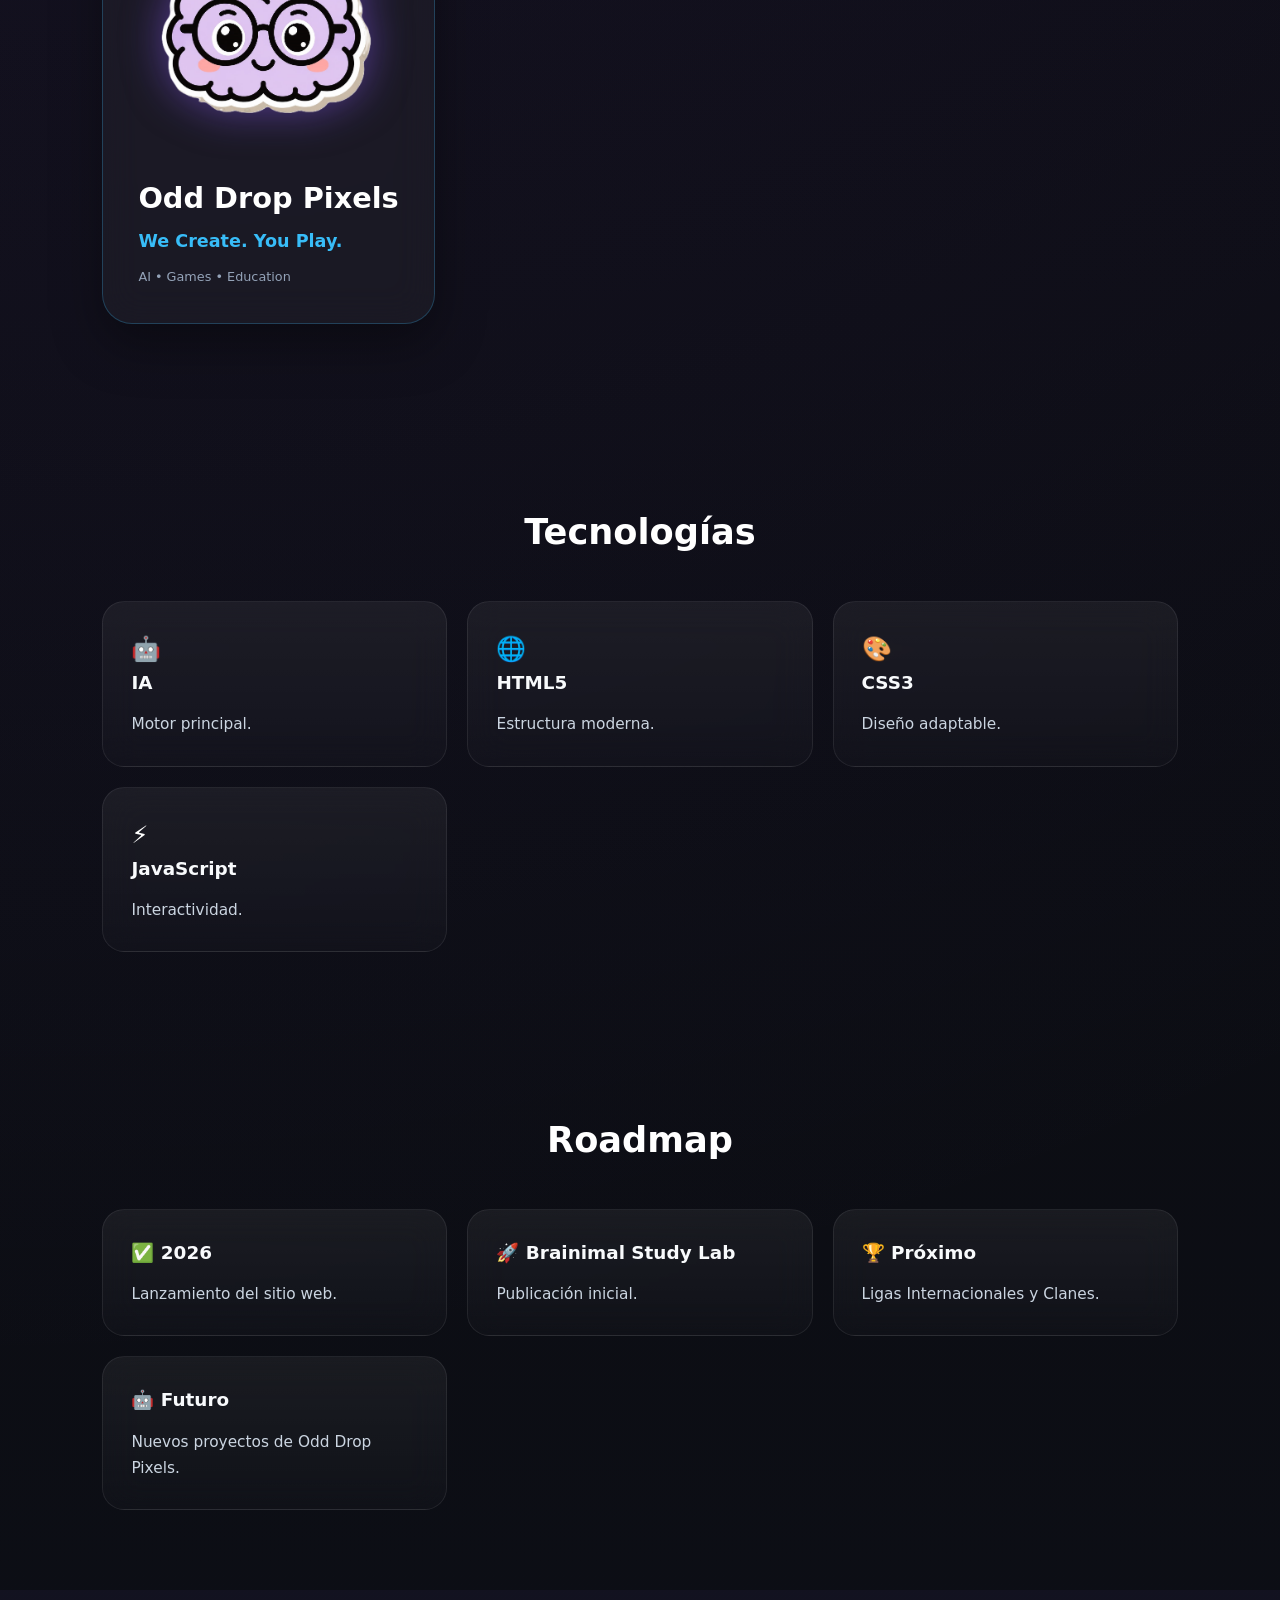
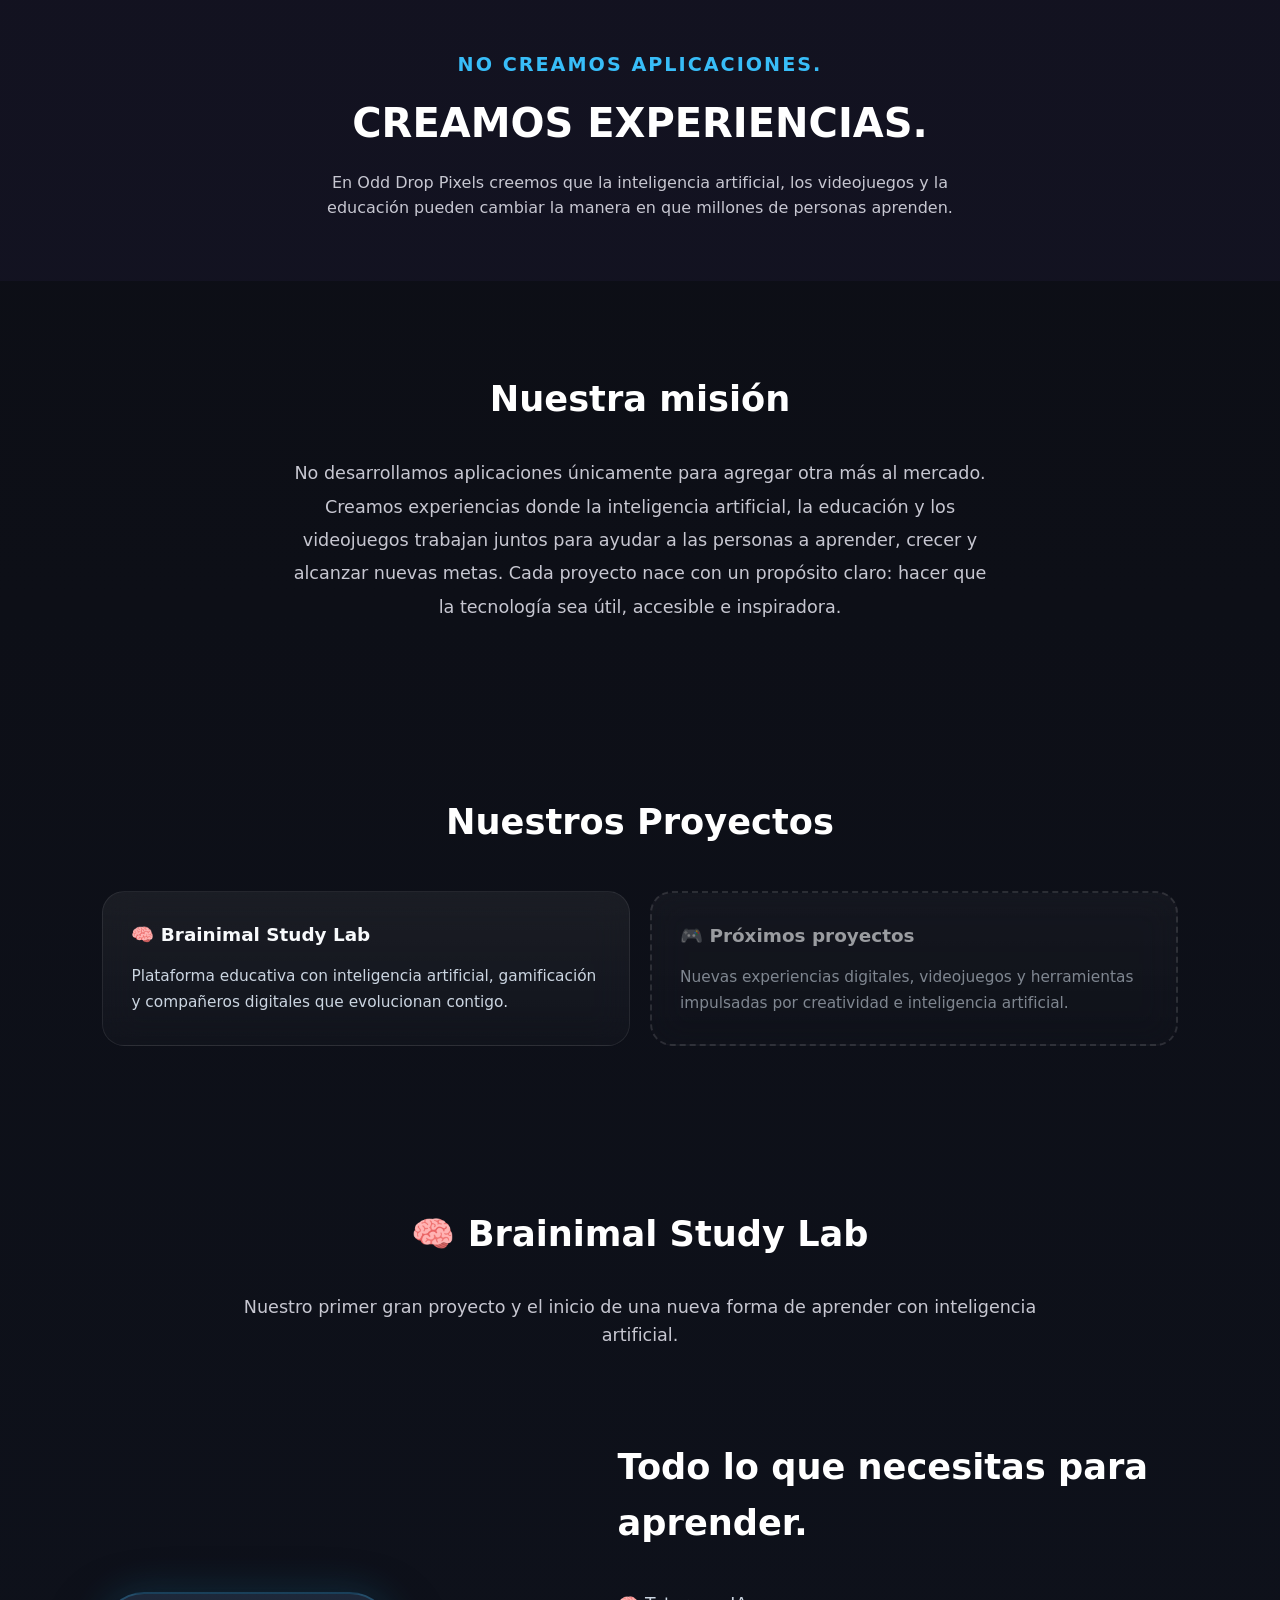
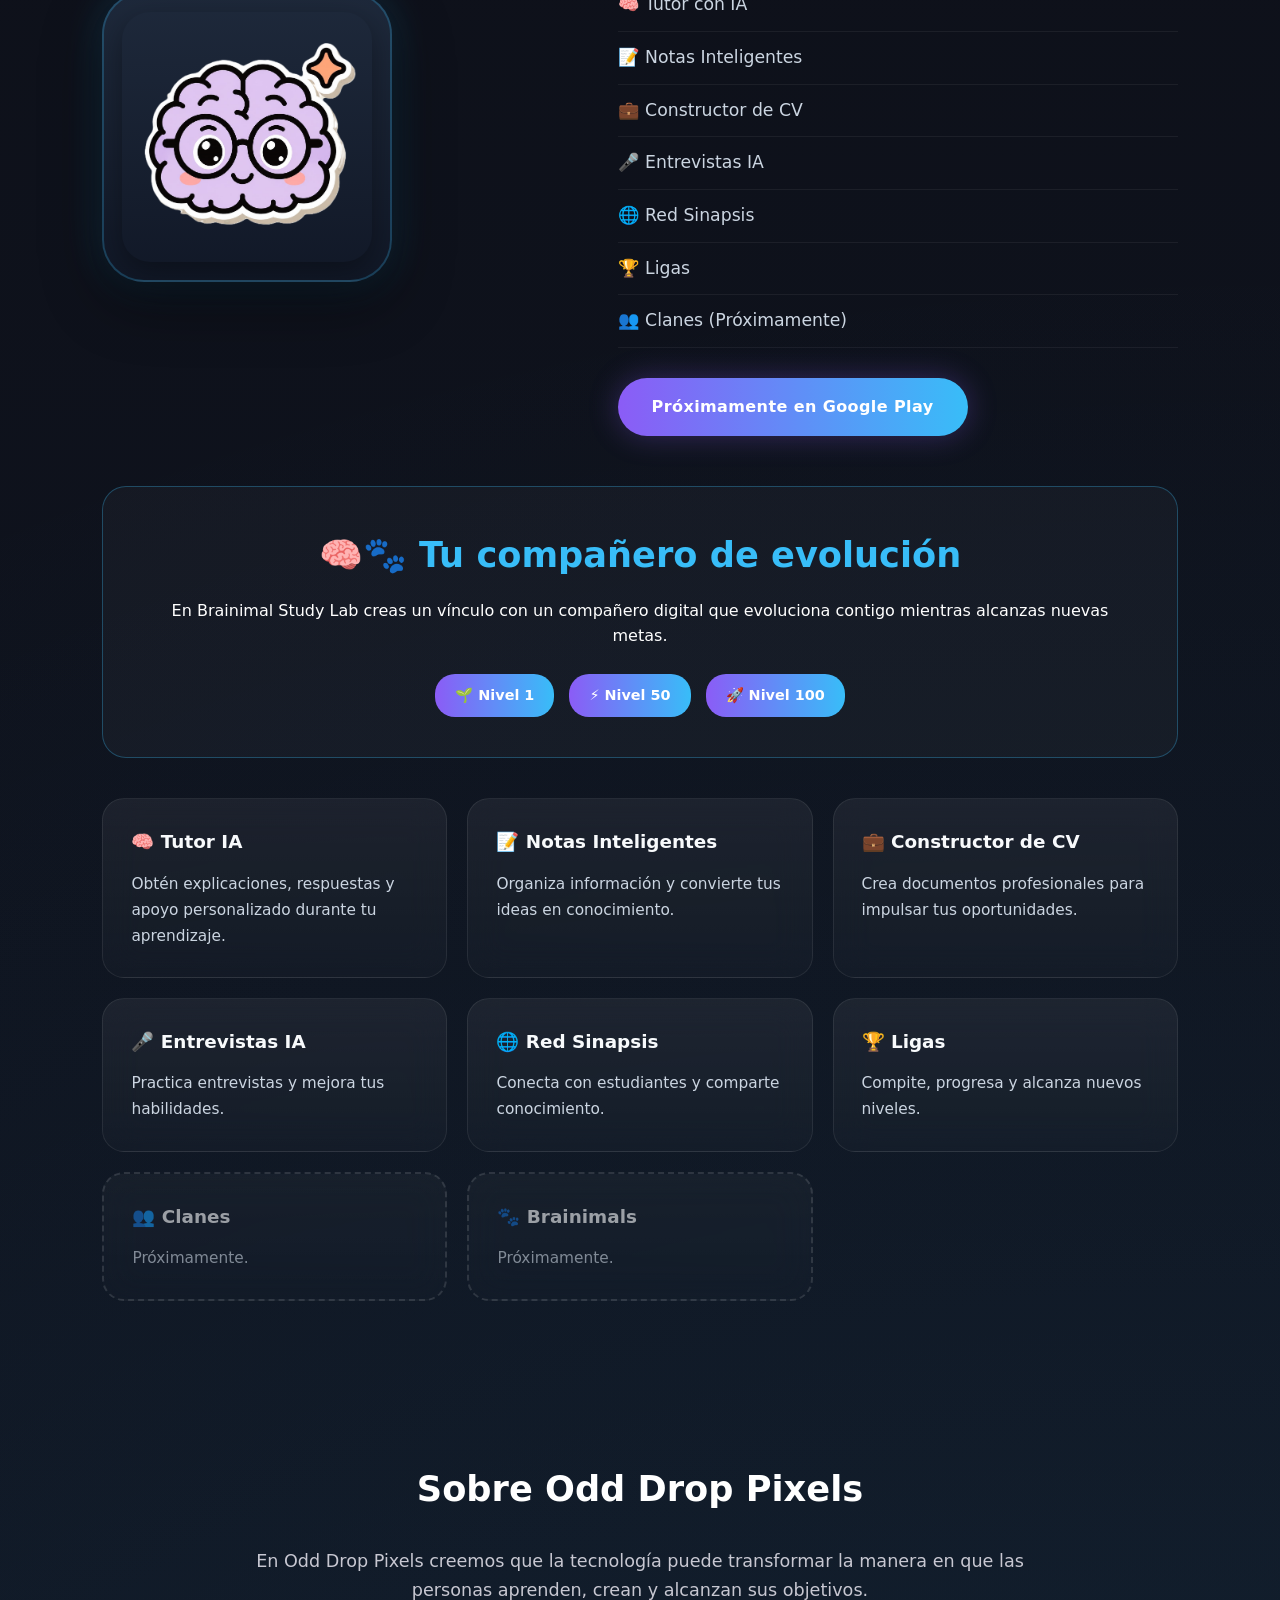
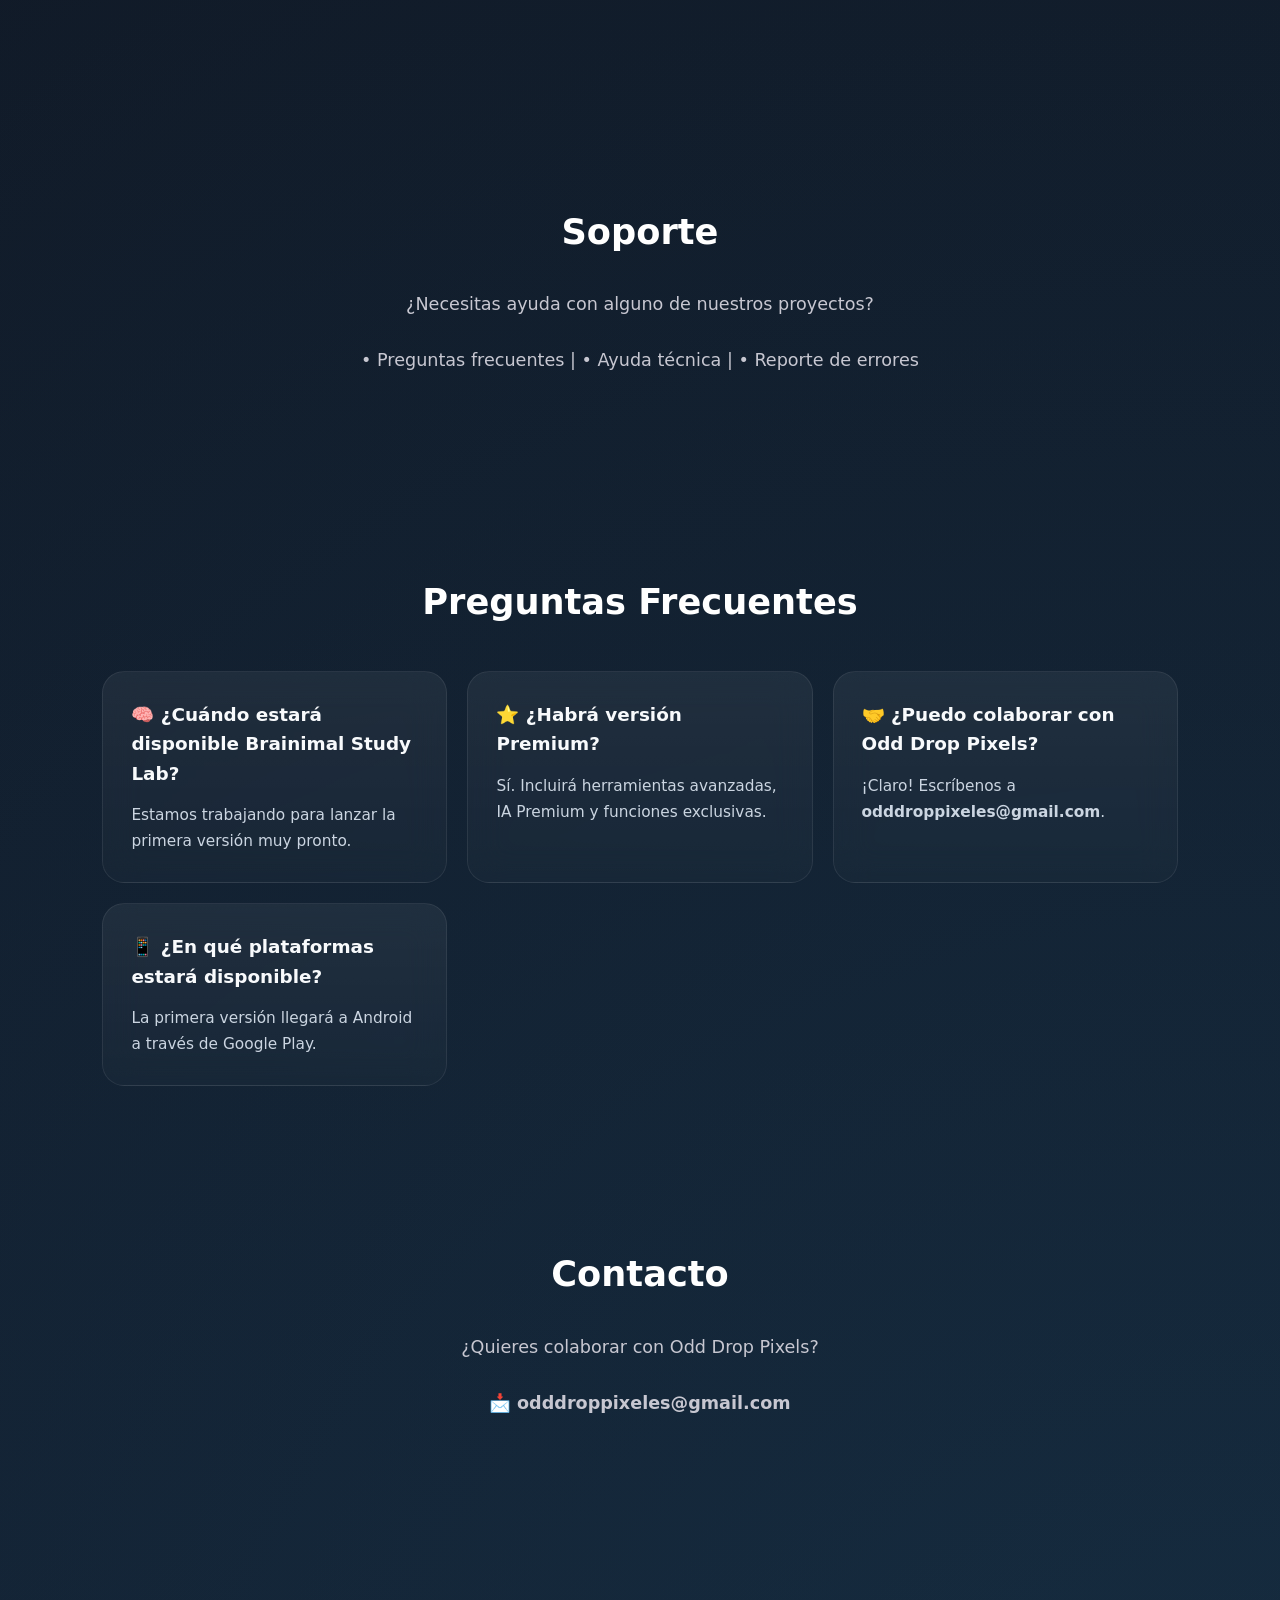
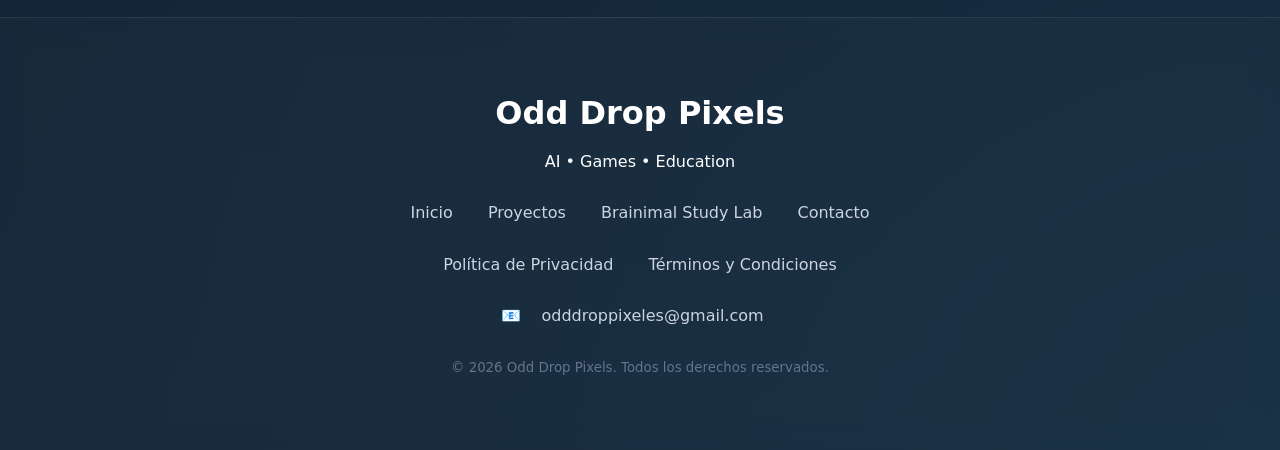
==== commit 6cfb8926: "Revise main heading for improved messaging Updated the main heading to enhance clarity and impact." ====
--- a/index.html
+++ b/index.html
@@ -58,7 +58,11 @@
 
     <section id="inicio" class="hero">
         <div class="hero-text">
-            <h1>Creamos experiencias donde la IA, los videojuegos y la educacion se unen.</h1>
+           <h1>
+    Creamos experiencias donde la
+    <span class="gradient-text">Inteligencia Artificial</span>,
+    los videojuegos y la educación impulsan el aprendizaje.
+</h1>
             <p>
                 <strong>Odd Drop Pixels</strong> es un estudio independiente enfocado en crear
                 experiencias digitales que combinan inteligencia artificial, videojuegos y educacion.
--- a/assets/css/style.css
+++ b/assets/css/style.css
@@ -161,6 +161,7 @@
     display: inline-block;
     padding: 14px 28px;
     border-radius: 30px;
+    letter-spacing:.4px;
     text-decoration: none;
     background: linear-gradient(90deg,#8B5CF6,#38BDF8);
     color: white;
@@ -429,19 +430,51 @@
 }
 
 /* FOOTER */
-footer {
-    padding: 40px 8%;
-    text-align: center;
-    border-top: 1px solid rgba(255,255,255,.1);
-    color: #94a3b8;
-}
-
-footer a {
-    color: #38BDF8;
-    margin: 0 10px;
-    text-decoration: none;
-}
-
+footer{
+
+margin-top:80px;
+
+padding:70px 8%;
+
+text-align:center;
+
+background:rgba(255,255,255,.02);
+
+border-top:1px solid rgba(255,255,255,.08);
+
+backdrop-filter:blur(12px);
+
+}
+
+footer a{
+
+color:#CBD5E1;
+
+text-decoration:none;
+
+margin:0 15px;
+
+transition:.25s;
+
+}
+footer a:hover{
+
+color:#38BDF8;
+
+}
+footer h2{
+
+margin-bottom:10px;
+
+font-size:2rem;
+
+}
+
+footer small{
+
+color:#64748B;
+
+}
 /* ADAPTACIÓN MÓVIL */
 @media(max-width: 850px) {
     .navbar {
@@ -740,4 +773,69 @@
 margin-top:40px;
 
 }
-
+body::before{
+
+content:"";
+
+position:fixed;
+
+top:-250px;
+
+right:-250px;
+
+width:500px;
+
+height:500px;
+
+background:radial-gradient(
+
+circle,
+
+rgba(139,92,246,.18),
+
+transparent 70%
+
+);
+
+pointer-events:none;
+
+z-index:-1;
+
+}
+
+body::after{
+
+content:"";
+
+position:fixed;
+
+bottom:-250px;
+
+left:-250px;
+
+width:500px;
+
+height:500px;
+
+background:radial-gradient(
+
+circle,
+
+rgba(56,189,248,.15),
+
+transparent 70%
+
+);
+
+pointer-events:none;
+
+z-index:-1;
+
+}
+img{
+
+max-width:100%;
+
+height:auto;
+
+}
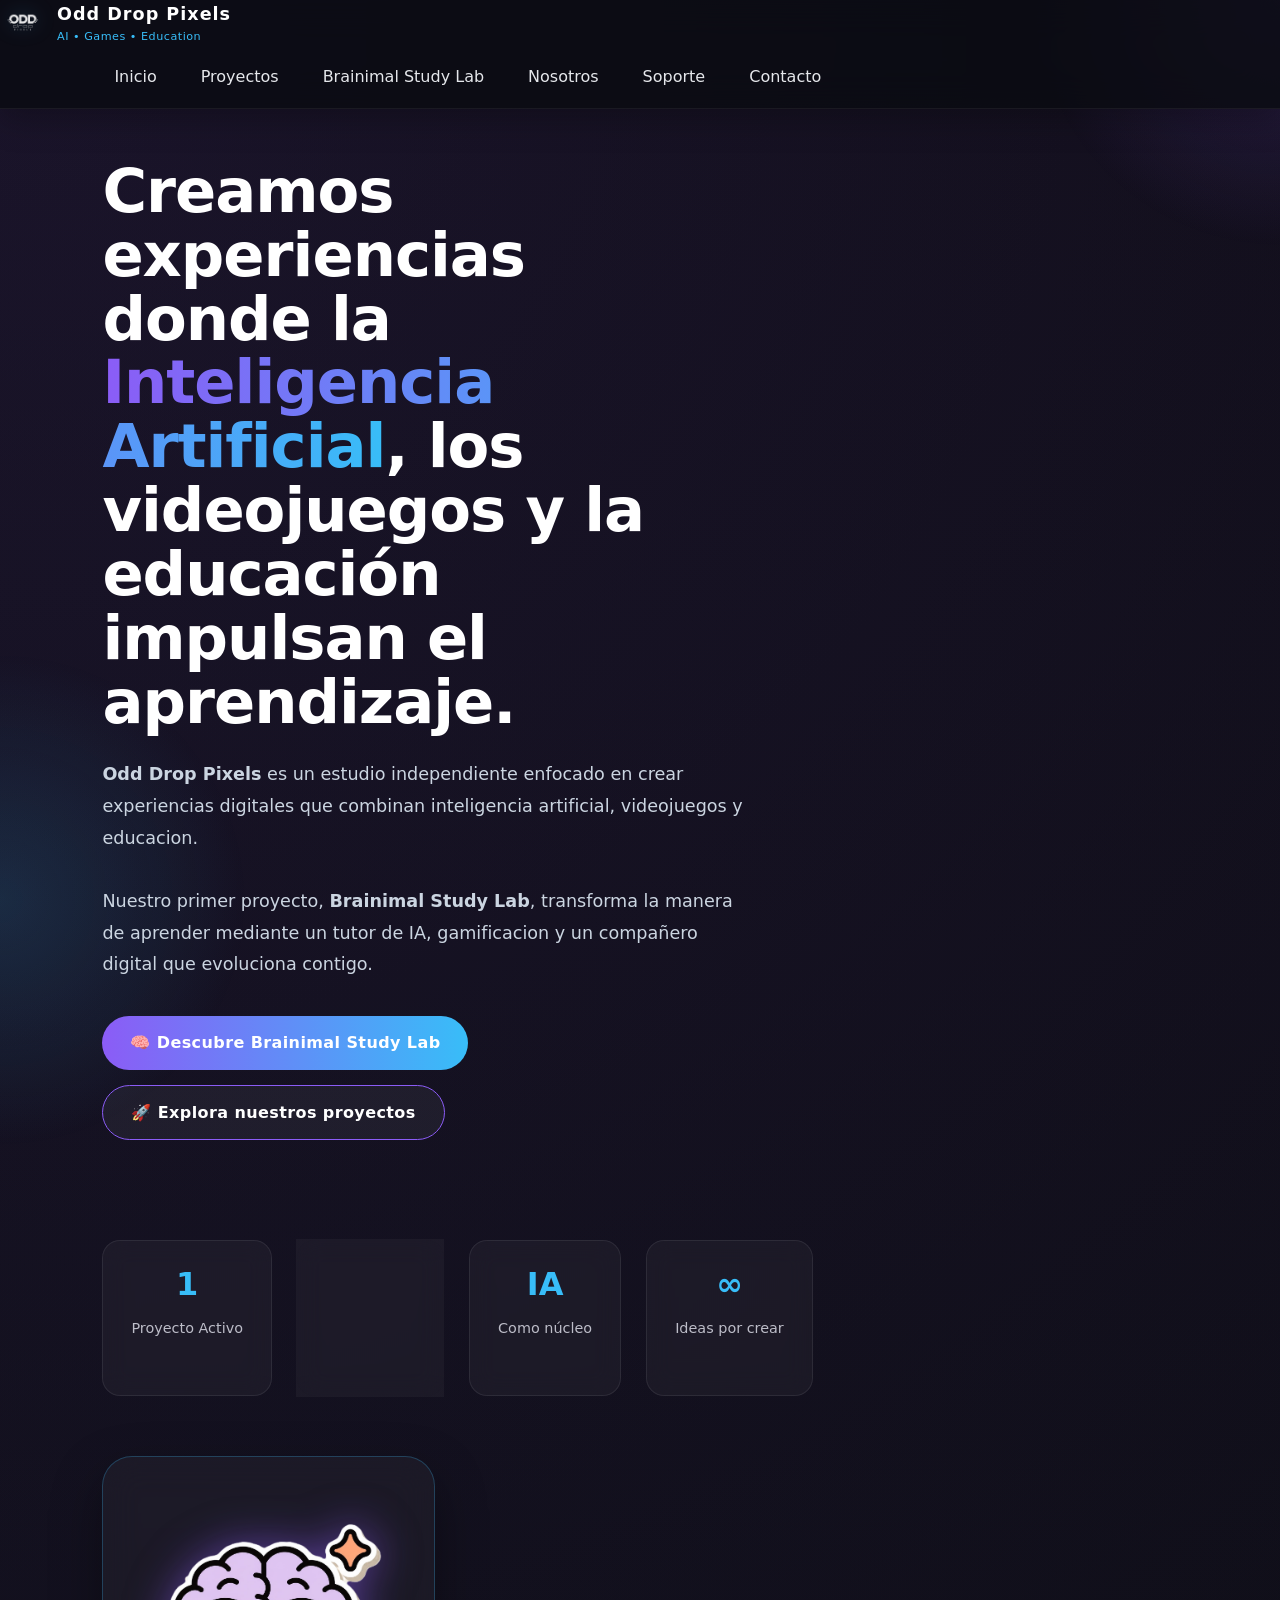
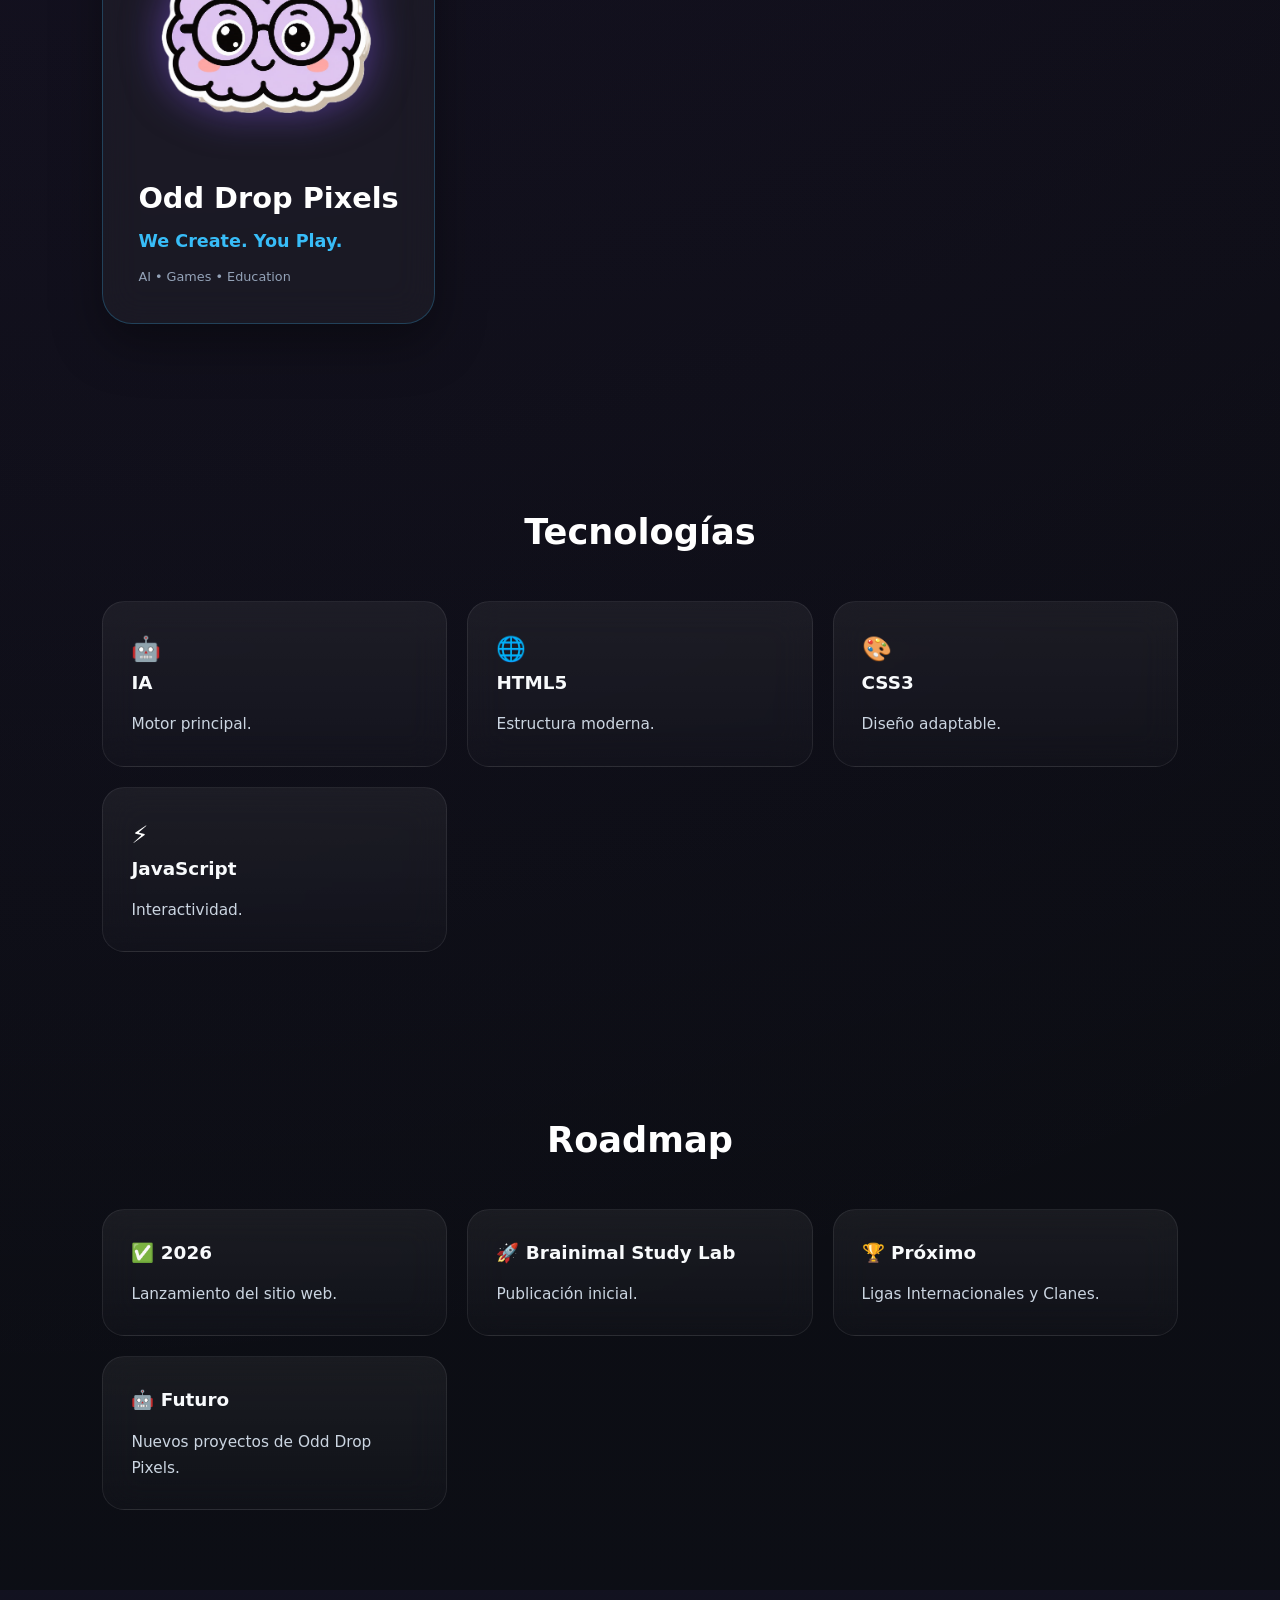
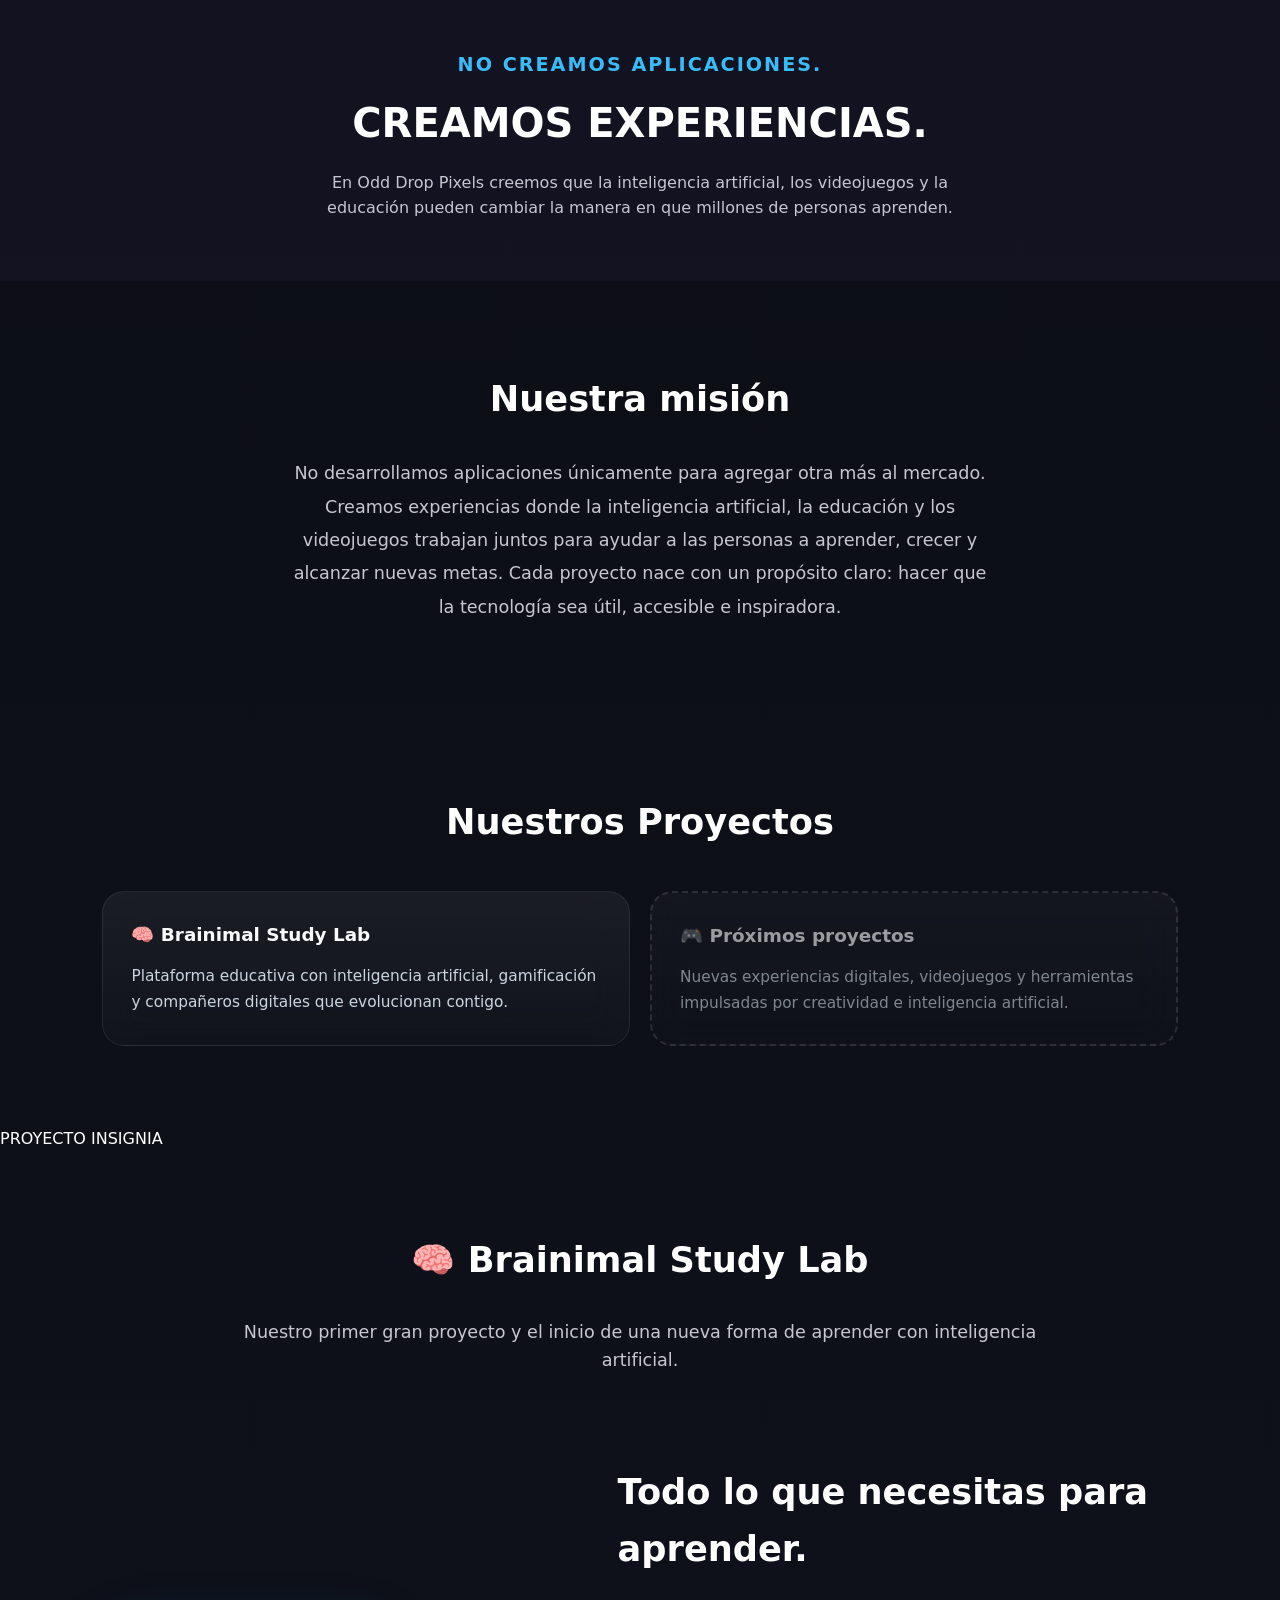
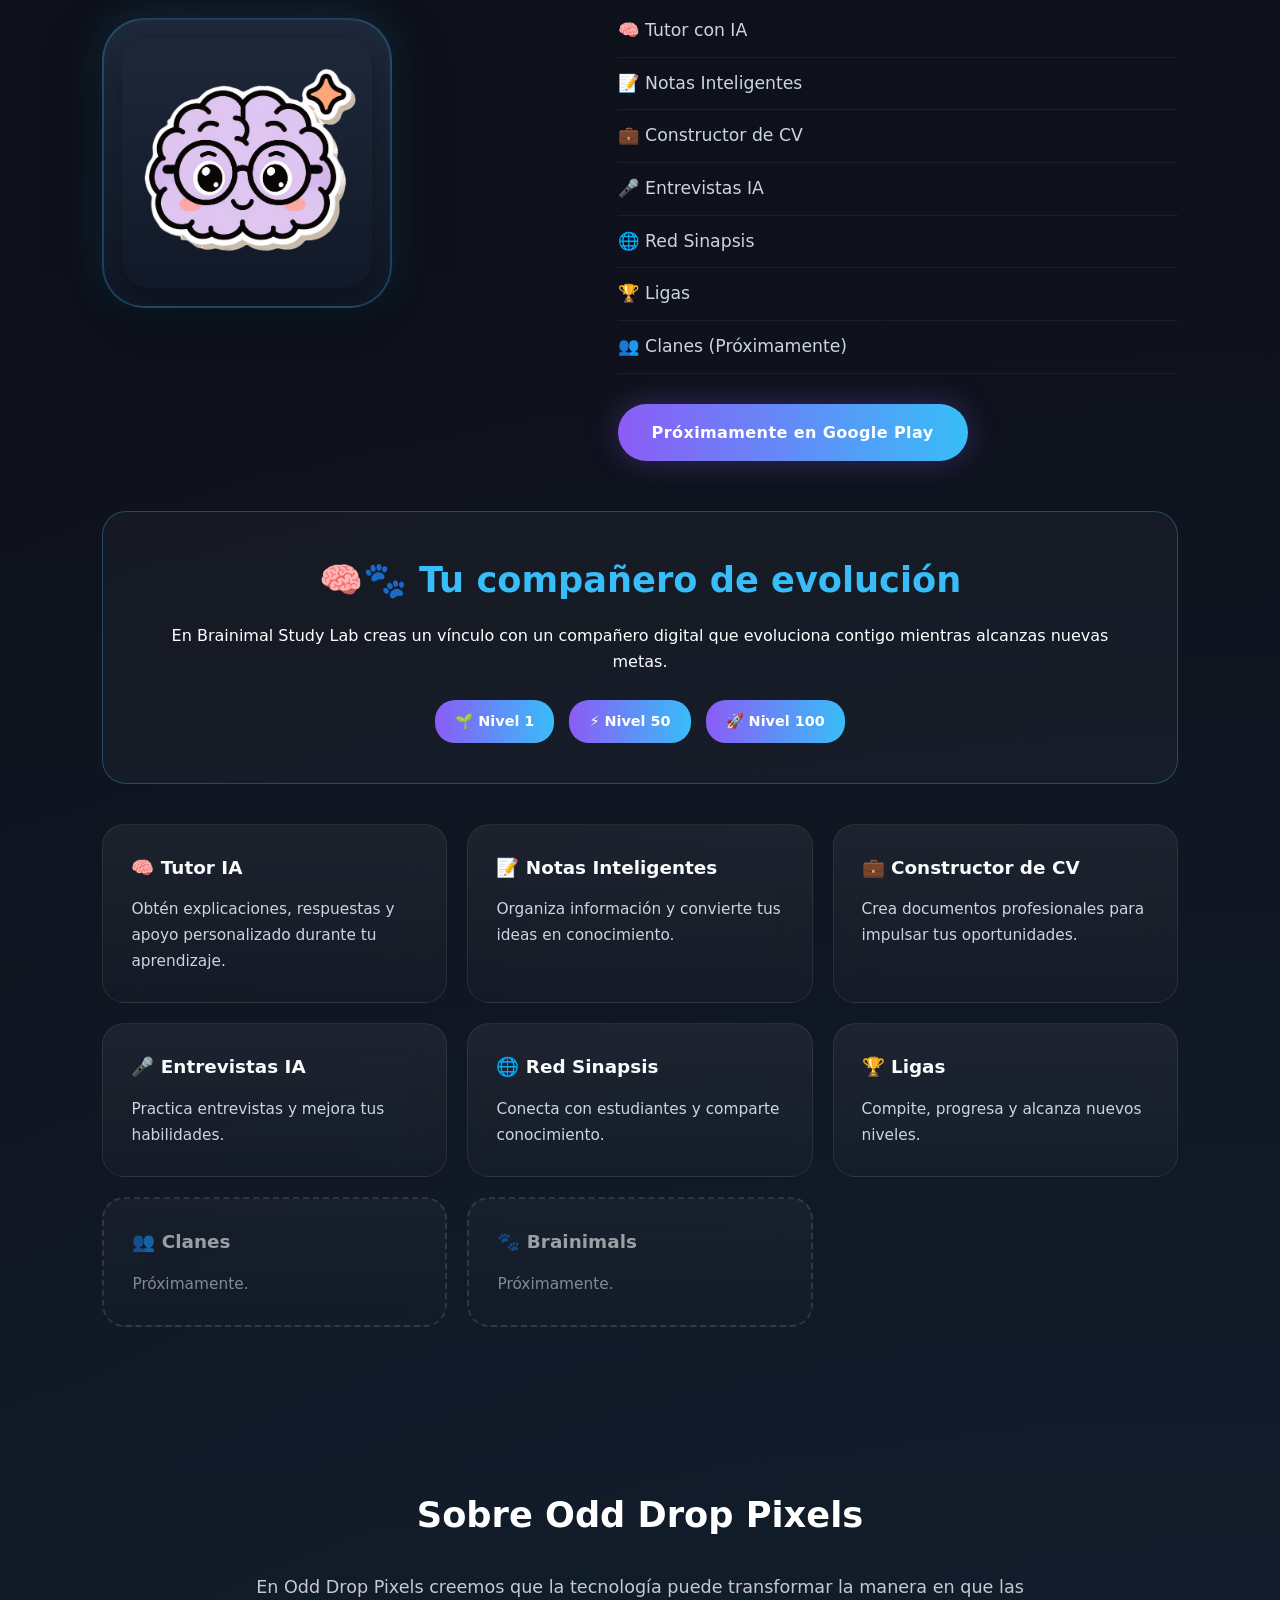
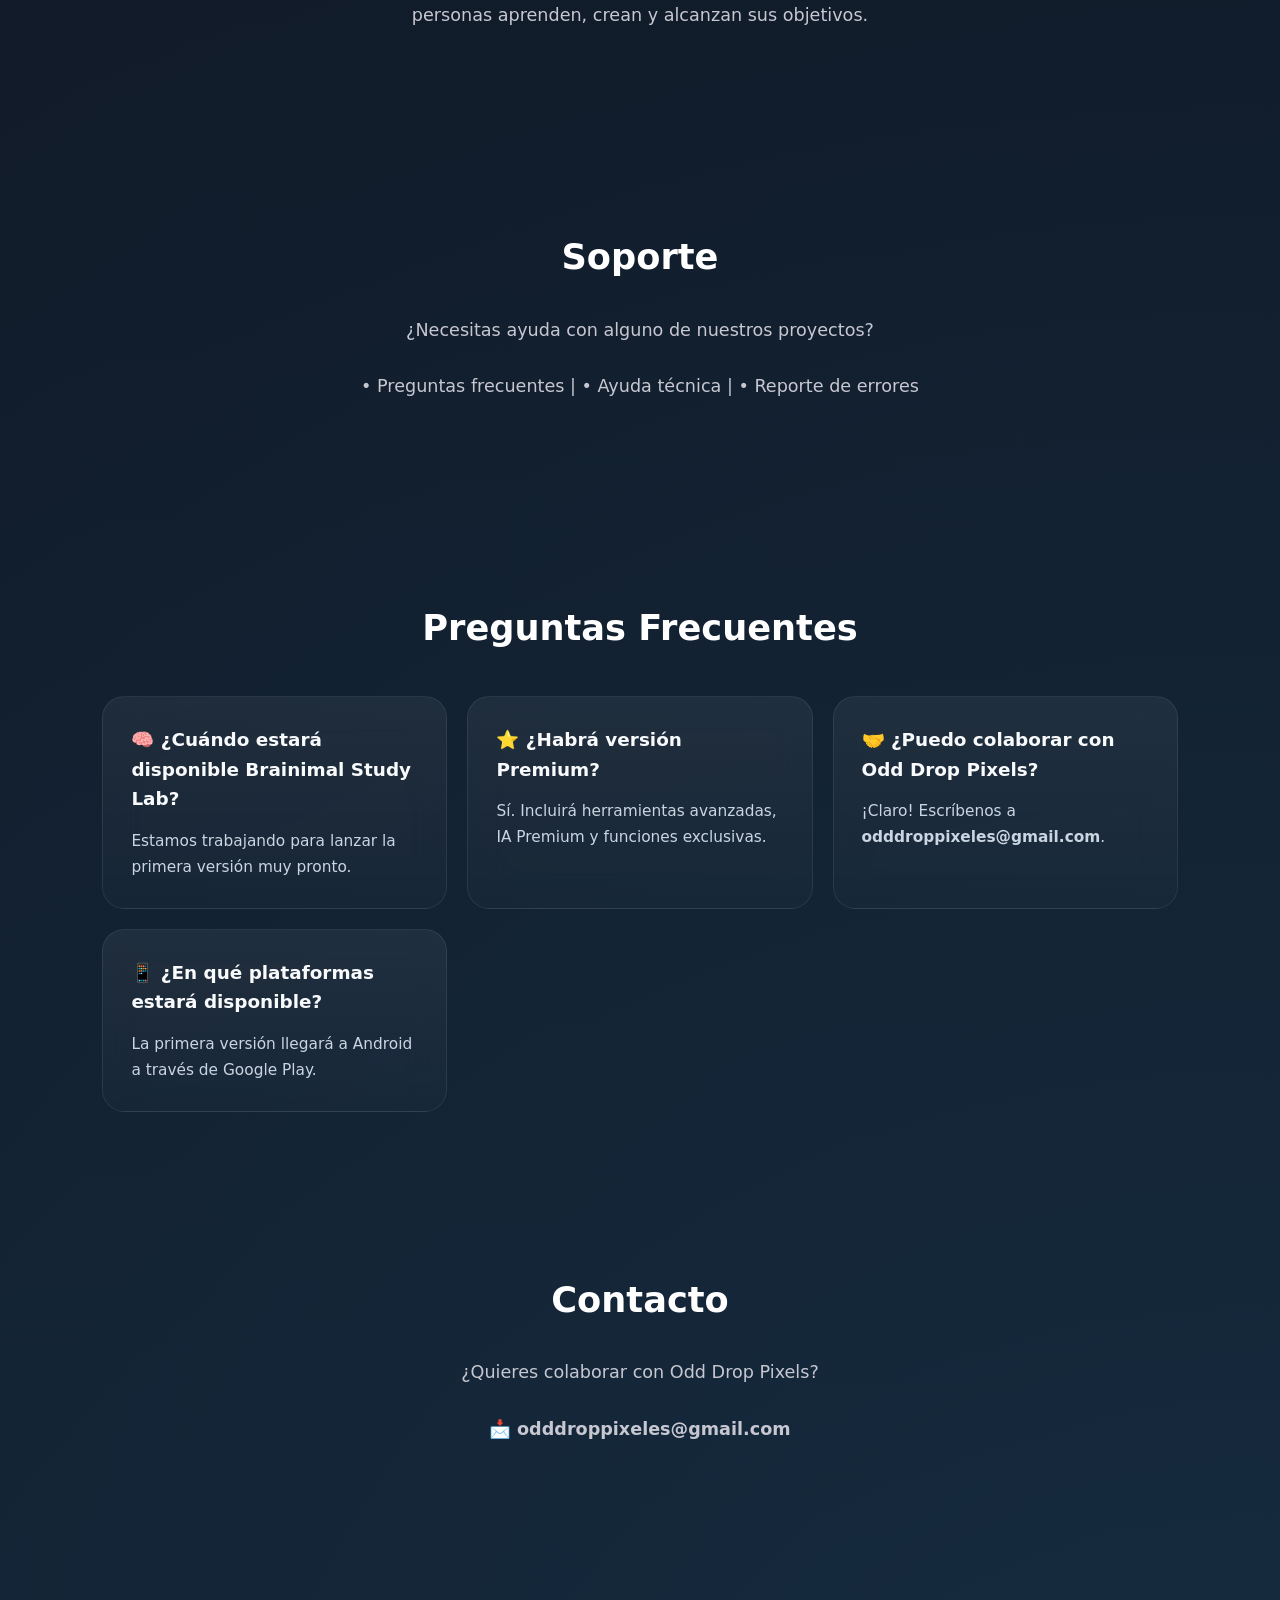
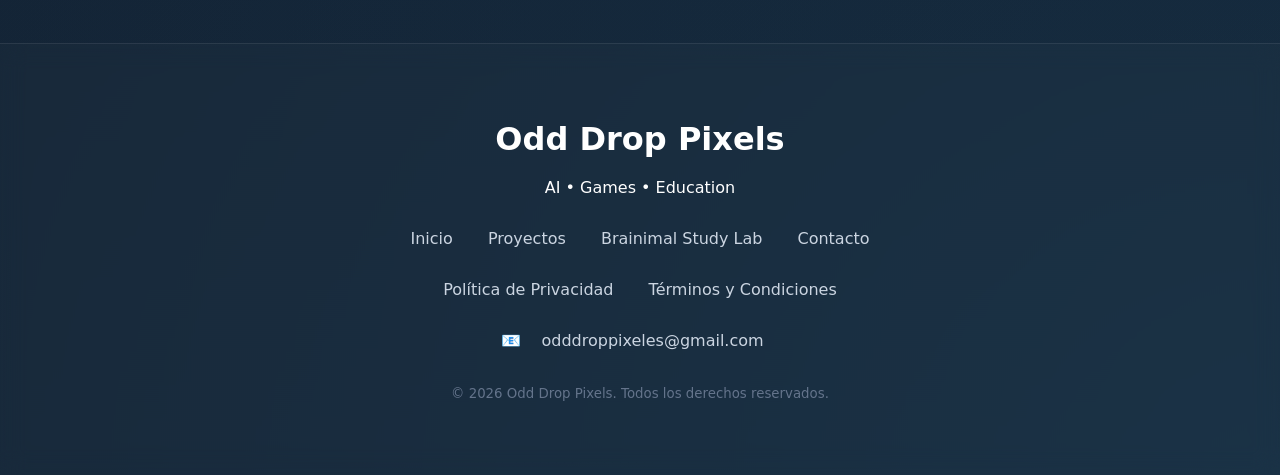
==== commit 23203ea4: "Add badge for 'PROYECTO INSIGNIA' in index.html" ====
--- a/index.html
+++ b/index.html
@@ -222,7 +222,9 @@
             </div>
         </div>
     </section>
-
+<div class="badge">
+    PROYECTO INSIGNIA
+</div>
     <section id="brainimal">
         <h2>🧠 Brainimal Study Lab</h2>
        <p class="description">
--- a/assets/css/style.css
+++ b/assets/css/style.css
@@ -839,3 +839,17 @@
 height:auto;
 
 }
+.gradient-text{
+
+background:linear-gradient(
+90deg,
+#8B5CF6,
+#38BDF8
+);
+
+-webkit-background-clip:text;
+background-clip:text;
+
+color:transparent;
+
+}
